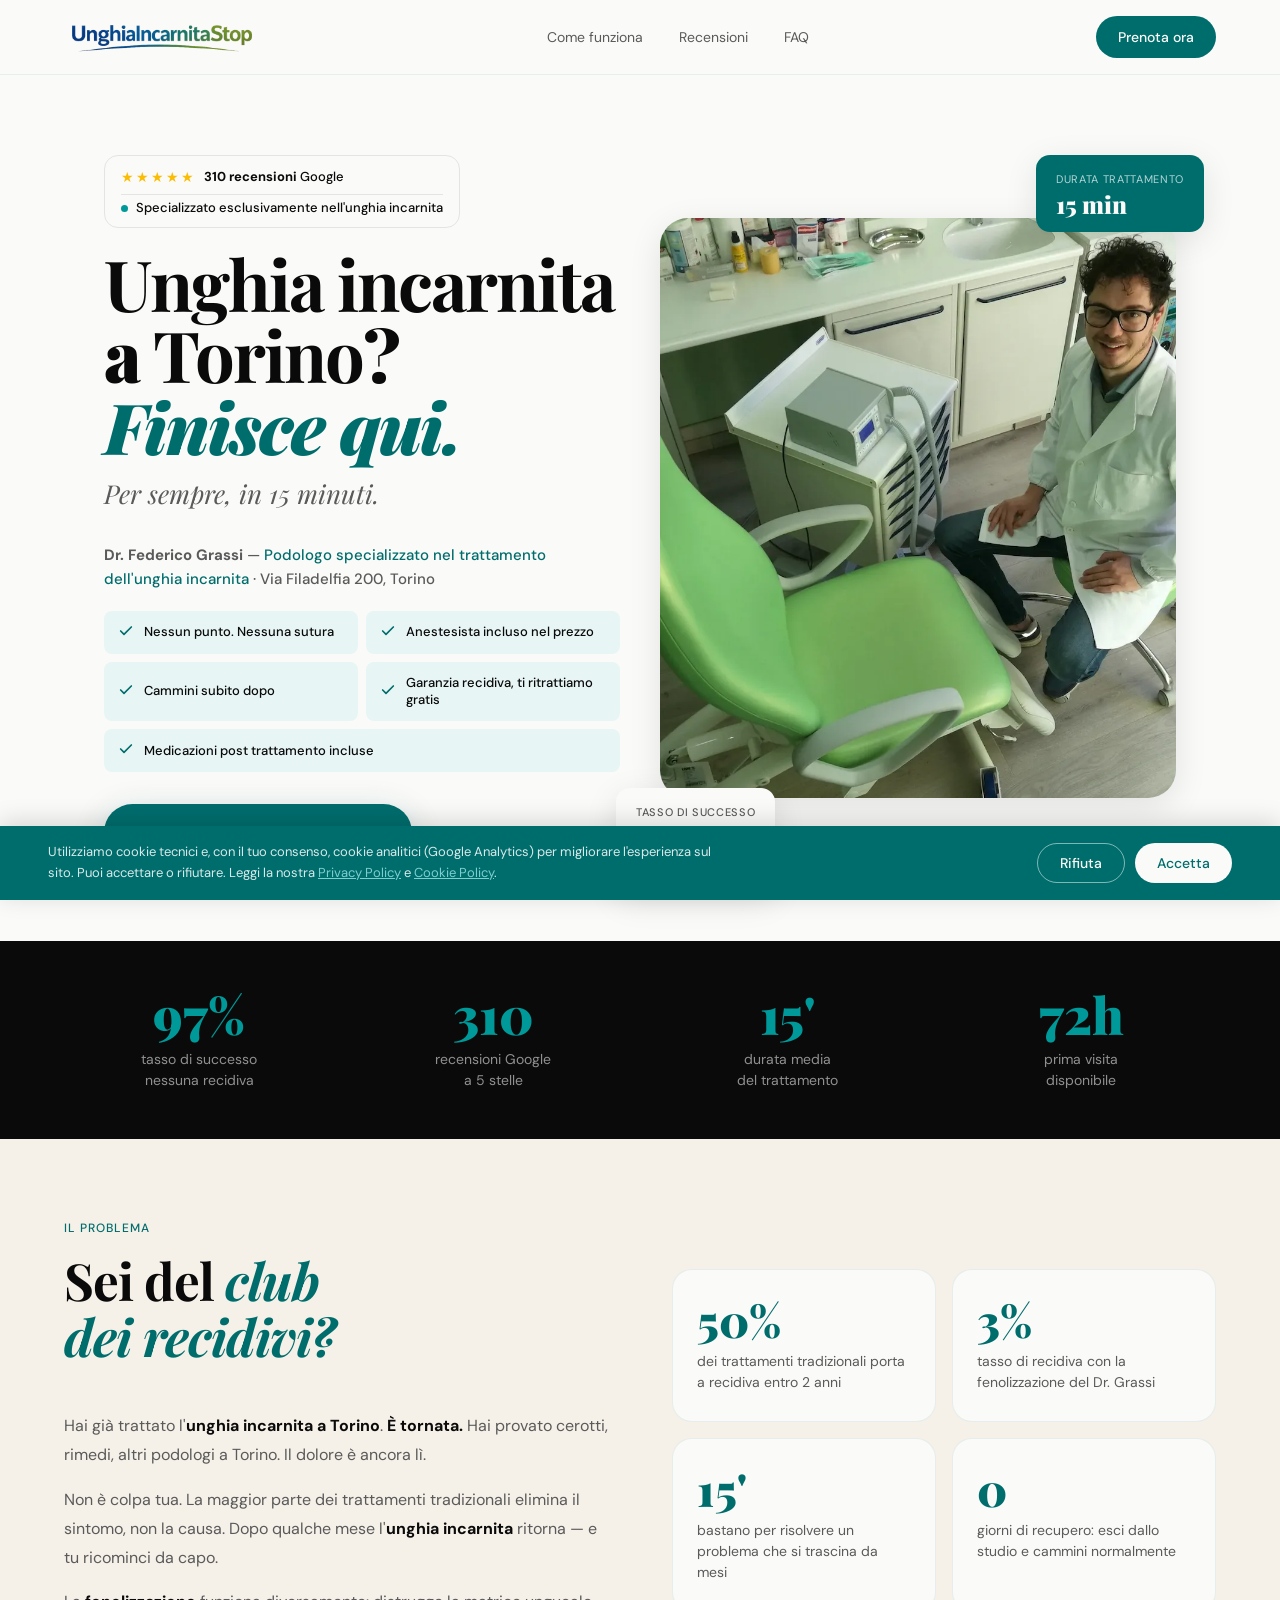
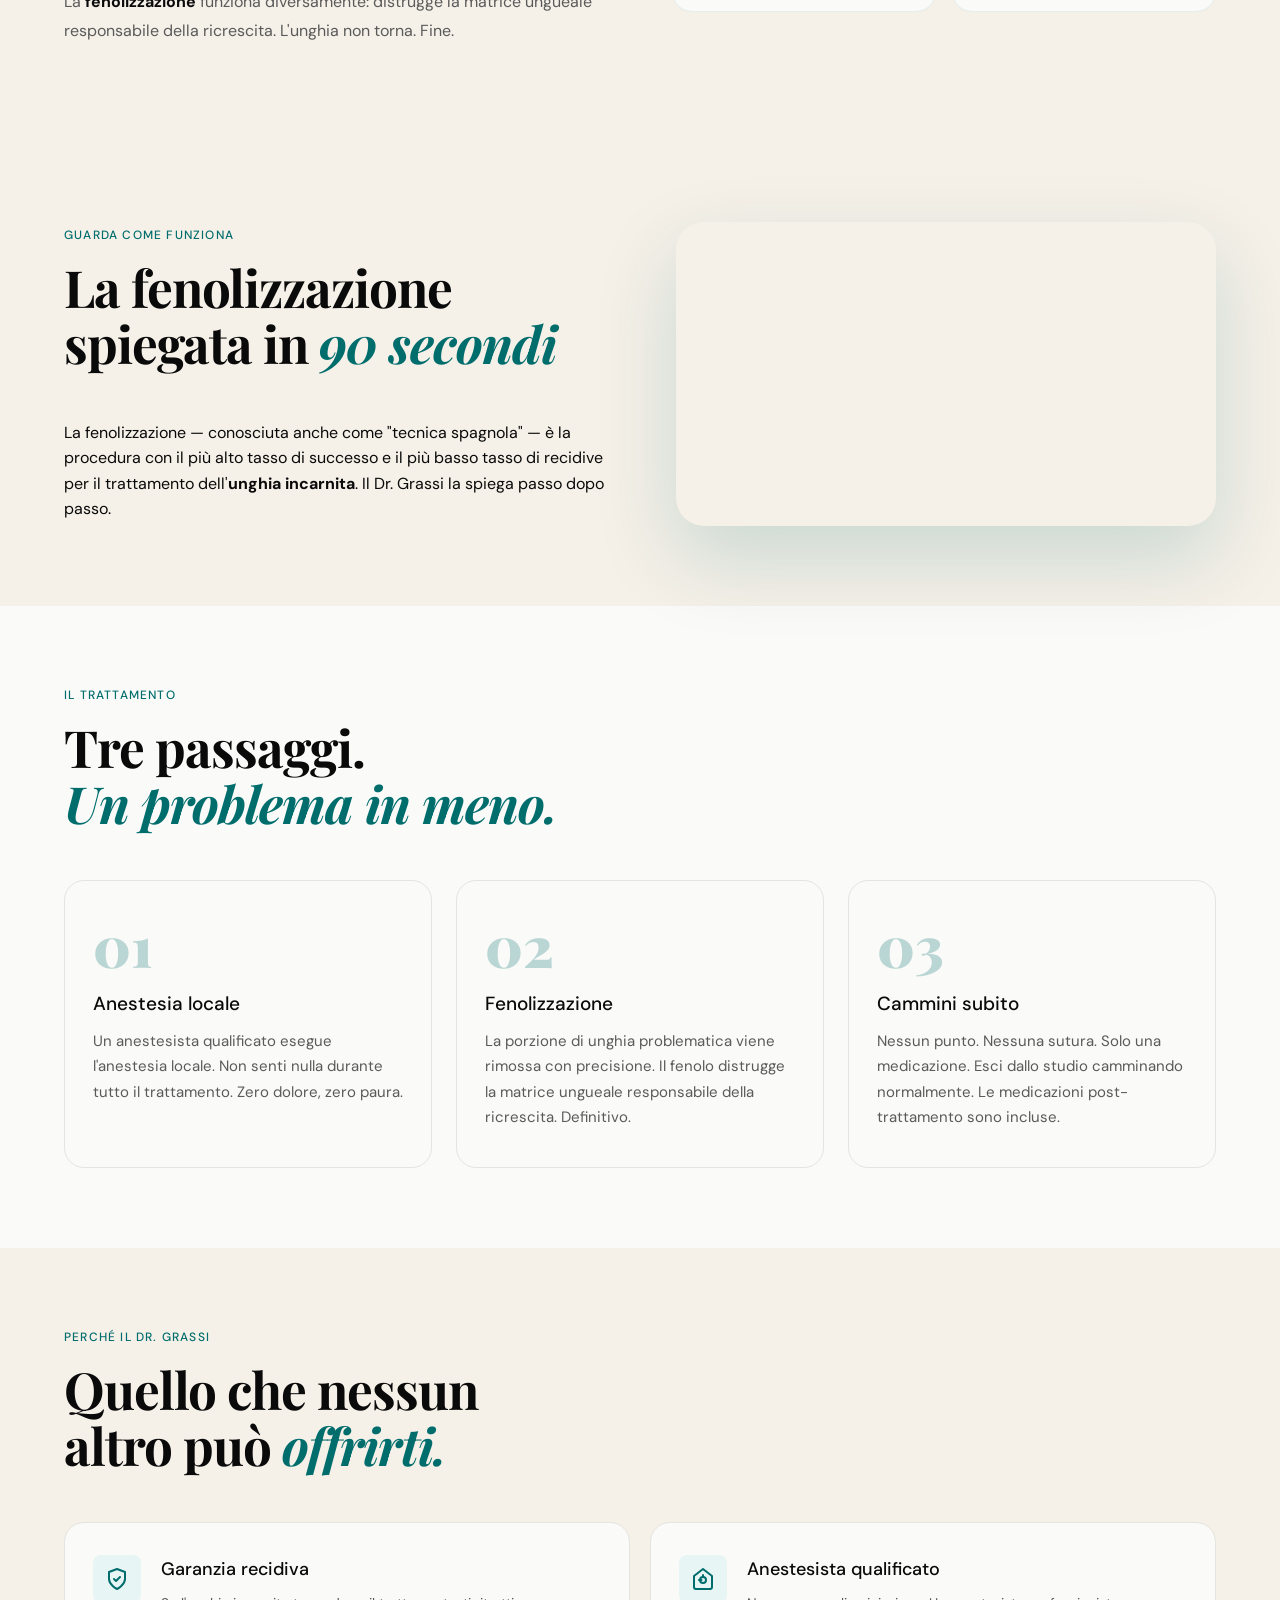
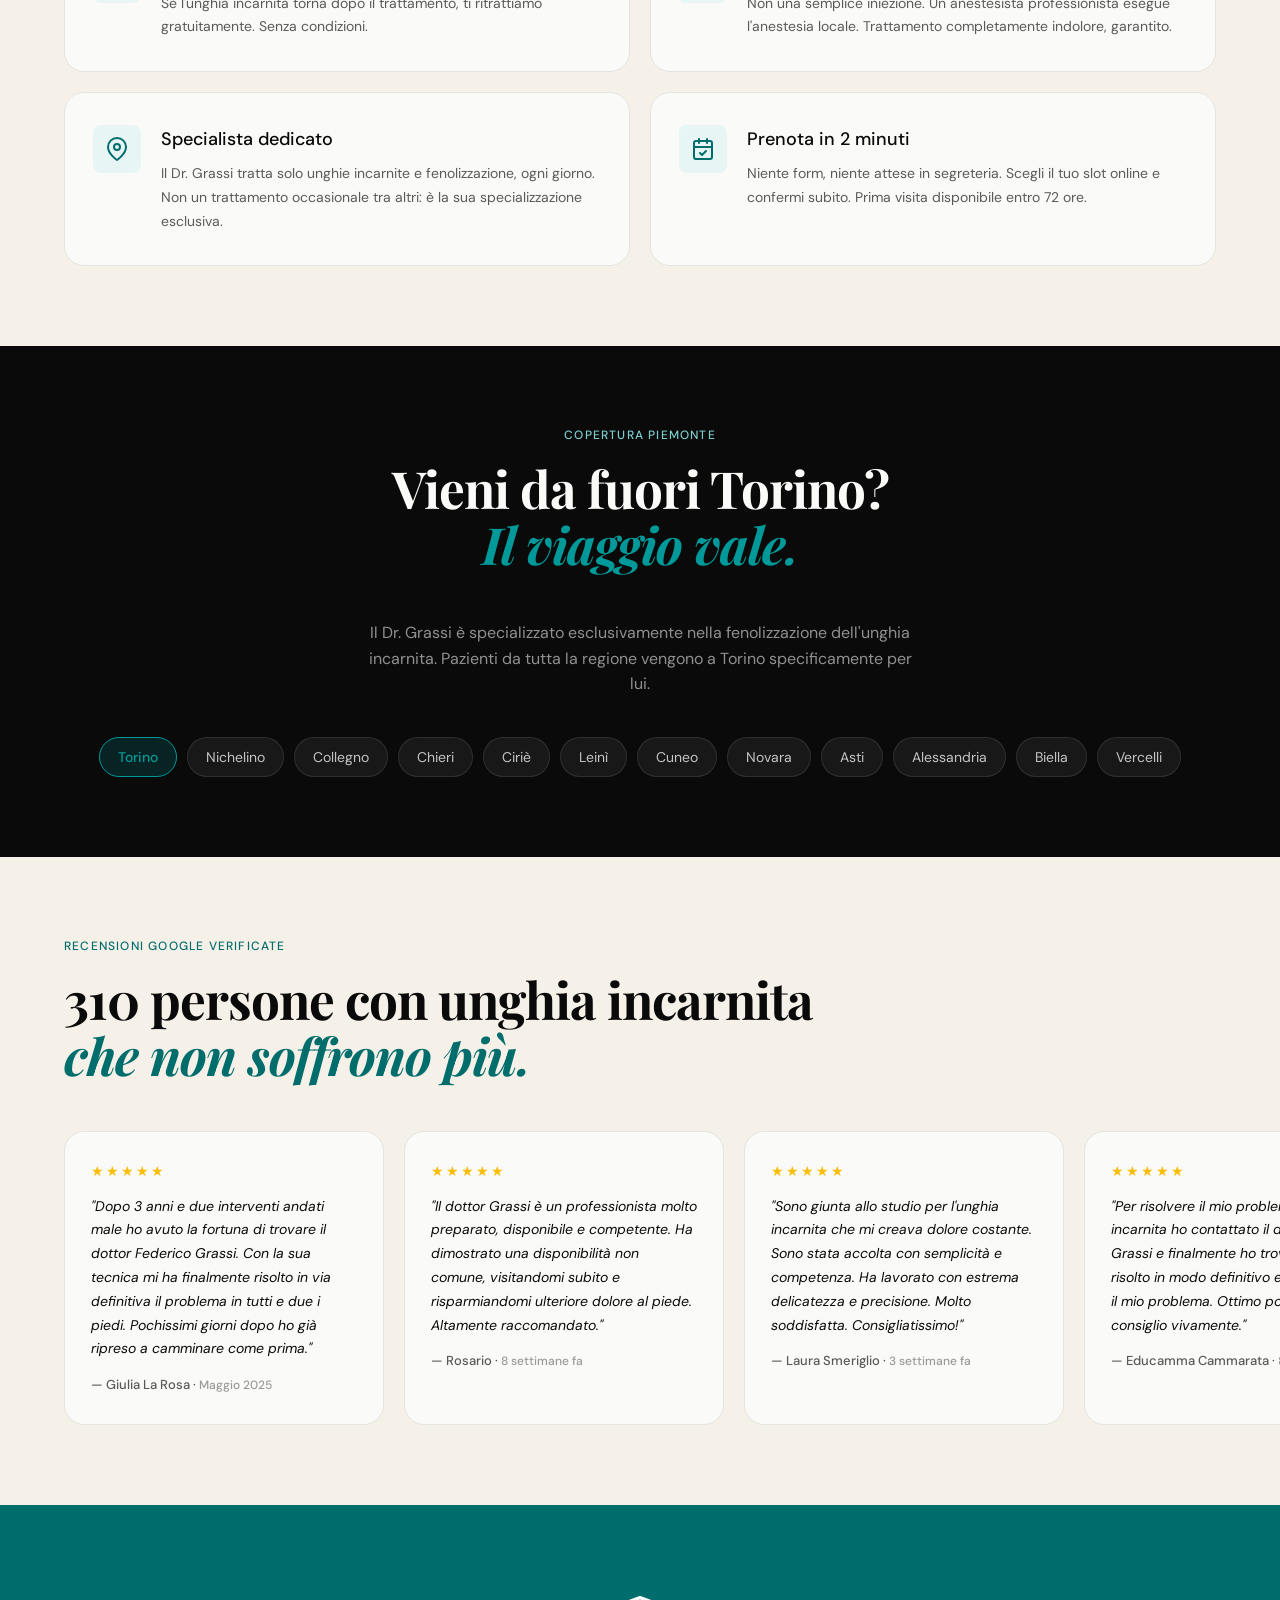
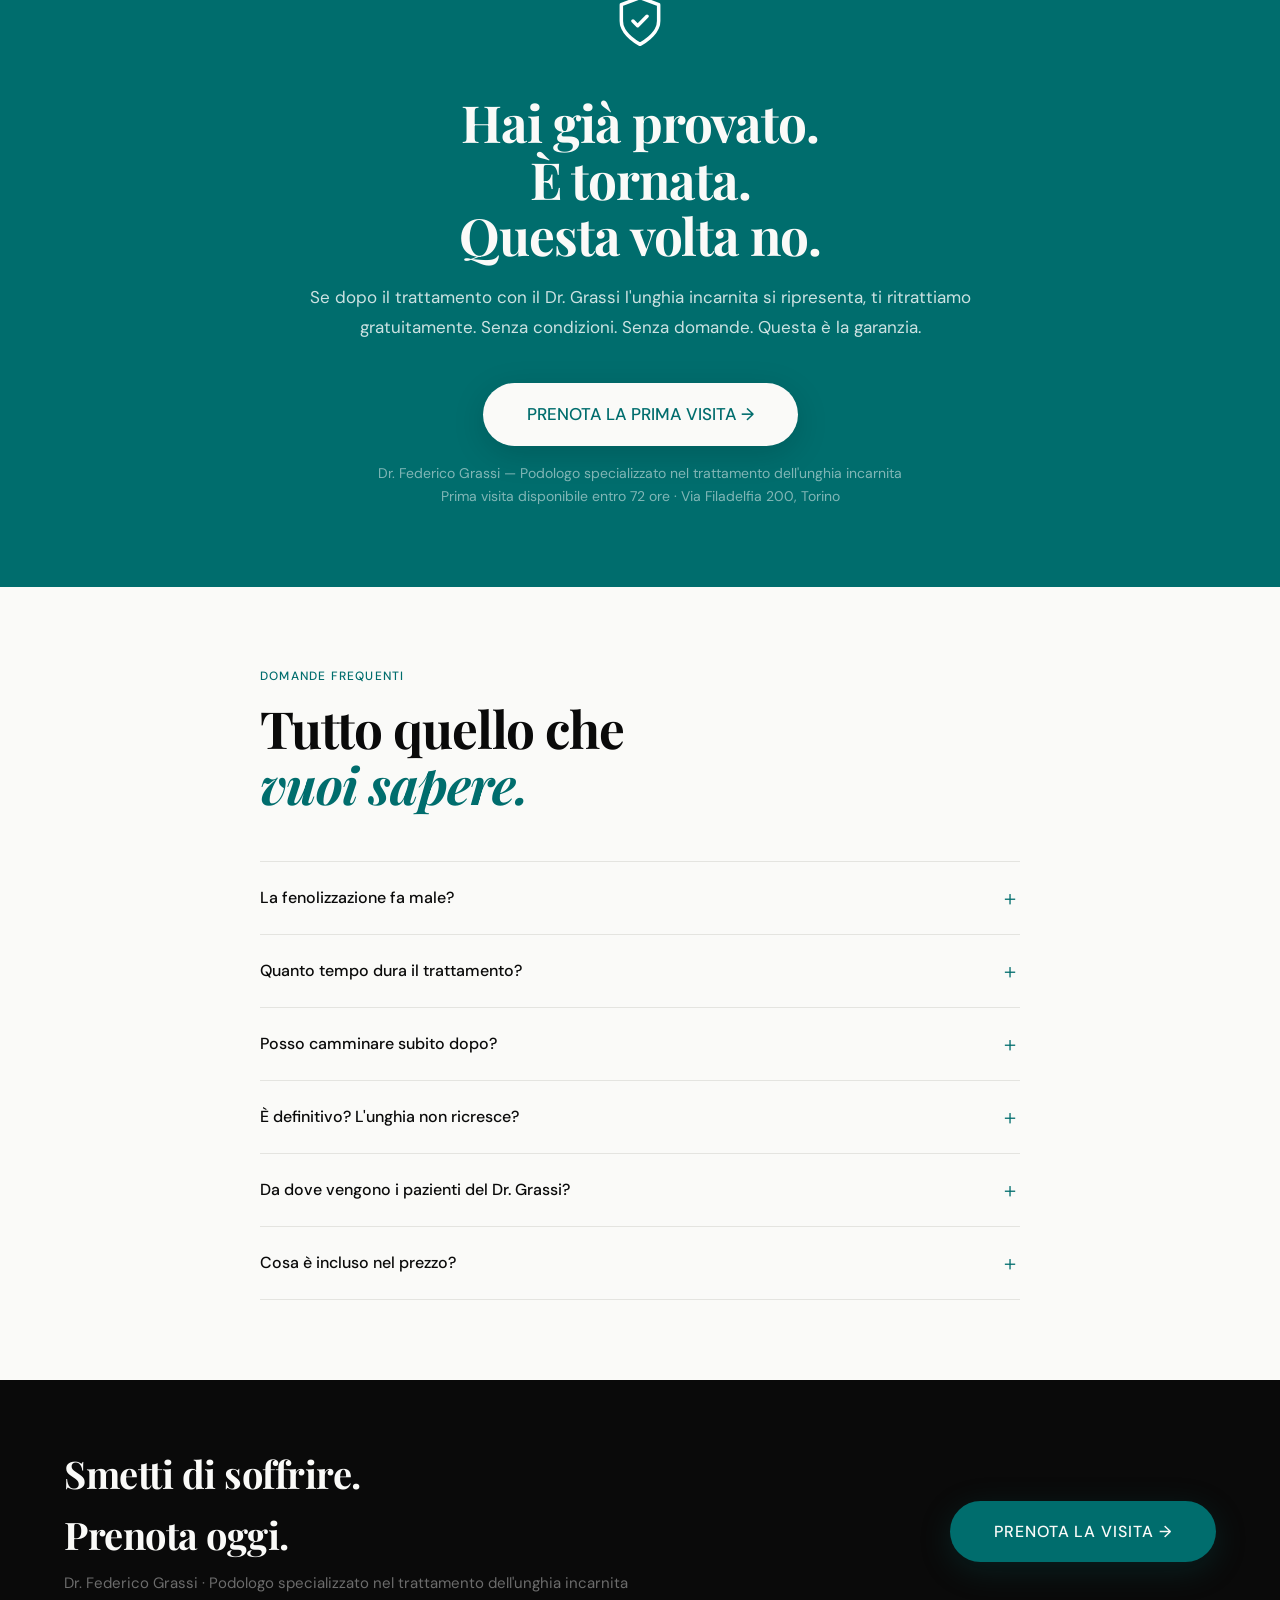
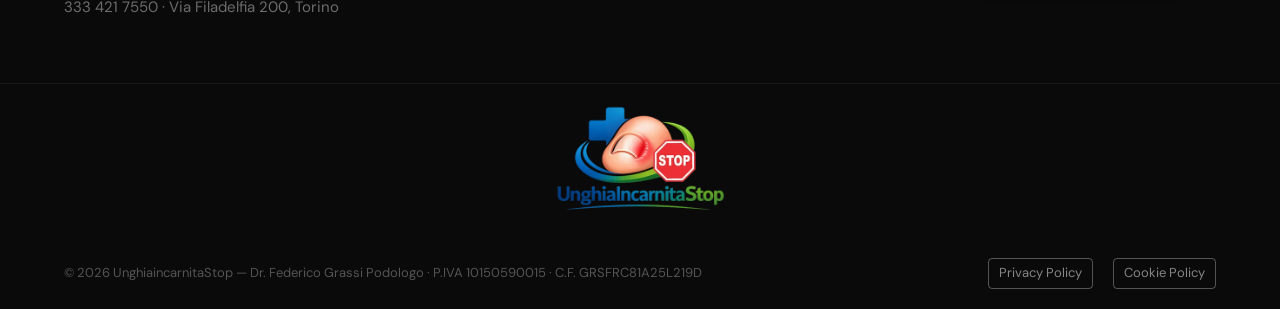
==== index.html @ 02041c5b "GCLID capture + fix refusi + rimozione link vecchio sito" ====
<!DOCTYPE html>
<html lang="it">
<head>
<!-- Google Tag Manager -->
<script>(function(w,d,s,l,i){w[l]=w[l]||[];w[l].push({'gtm.start':
new Date().getTime(),event:'gtm.js'});var f=d.getElementsByTagName(s)[0],
j=d.createElement(s),dl=l!='dataLayer'?'&l='+l:'';j.async=true;j.src=
'https://www.googletagmanager.com/gtm.js?id='+i+dl;f.parentNode.insertBefore(j,f);
})(window,document,'script','dataLayer','GTM-KR8NJGXM');</script>
<!-- End Google Tag Manager -->
<meta charset="UTF-8">
<meta name="viewport" content="width=device-width, initial-scale=1.0">
<meta name="description" content="Unghia incarnita a Torino? Il Dr. Federico Grassi la risolve definitivamente con la fenolizzazione. 310 recensioni, 97% di successo, garanzia recidiva. Prenota online.">
<meta name="keywords" content="unghia incarnita torino, podologo torino, fenolizzazione torino, podologo unghia incarnita torino, miglior podologo torino">
<meta property="og:title" content="Unghia Incarnita Torino — Dr. Federico Grassi Podologo">
<meta property="og:description" content="Fenolizzazione: trattamento definitivo per l'unghia incarnita. 310 recensioni Google, 97% successo, garanzia recidiva. Via Filadelfia 200, Torino.">
<meta property="og:type" content="website">
<meta property="og:url" content="https://www.unghiaincarnitastop.com">
<meta property="og:image" content="https://www.unghiaincarnitastop.com/uis_logo_full.webp">
<meta property="og:image:width" content="1200">
<meta property="og:image:height" content="630">
<meta property="og:locale" content="it_IT">
<meta name="twitter:card" content="summary_large_image">
<meta name="twitter:title" content="Unghia Incarnita Torino — Dr. Federico Grassi Podologo">
<meta name="twitter:description" content="Fenolizzazione: trattamento definitivo per l'unghia incarnita. 310 recensioni Google, 97% successo, garanzia recidiva.">
<meta name="twitter:image" content="https://www.unghiaincarnitastop.com/uis_logo_full.webp">
<meta name="robots" content="index, follow">
<meta name="author" content="Dr. Federico Grassi">
<link rel="sitemap" type="application/xml" href="/sitemap.xml">
<link rel="alternate" hreflang="it" href="https://www.unghiaincarnitastop.com/">
<link rel="alternate" hreflang="x-default" href="https://www.unghiaincarnitastop.com/">
<link rel="canonical" href="https://www.unghiaincarnitastop.com/">
<link rel="icon" type="image/x-icon" href="/favicon.ico">
<link rel="icon" type="image/svg+xml" href="/favicon.svg">
<link rel="icon" type="image/png" sizes="96x96" href="/favicon-96x96.png">
<link rel="apple-touch-icon" sizes="180x180" href="/apple-touch-icon.png">
<link rel="manifest" href="/site.webmanifest">
<meta name="theme-color" content="#006D6D">
<title>Unghia Incarnita Torino — Dr. Federico Grassi Podologo</title>
<link rel="preconnect" href="https://fonts.googleapis.com">
<link rel="preconnect" href="https://fonts.gstatic.com" crossorigin>
<link href="https://fonts.googleapis.com/css2?family=Playfair+Display:ital,wght@0,700;0,900;1,700&family=DM+Sans:wght@300;400;500&display=swap" rel="stylesheet">
<style>
/* ── RESET ── */
*,*::before,*::after{box-sizing:border-box;margin:0;padding:0}
html{scroll-behavior:smooth;-webkit-text-size-adjust:100%}
img{max-width:100%;display:block}
button{cursor:pointer;font-family:inherit}
a{text-decoration:none;color:inherit}

/* ── TOKENS ── */
:root{
  --teal:#006D6D;
  --teal-dark:#004F4F;
  --teal-light:#009999;
  --teal-pale:#E8F5F5;
  --teal-mid:#7DCFCF;
  --black:#0A0A0A;
  --white:#FAFAF8;
  --cream:#F5F0E8;
  --gray:#5A5A5A;
  --gray-light:#E4E4E0;
  --amber:#FBBC04;
  --r-sm:8px;
  --r-md:14px;
  --r-lg:20px;
  --r-xl:28px;
  --shadow-sm:0 2px 8px rgba(0,0,0,.06);
  --shadow-md:0 8px 32px rgba(0,0,0,.10);
  --shadow-teal:0 8px 32px rgba(0,109,109,.22);
  --max:1200px;
  --p-x:clamp(20px,5vw,80px);
}

/* ── BASE ── */
body{
  font-family:'DM Sans',sans-serif;
  background:var(--white);
  color:var(--black);
  overflow-x:hidden;
  line-height:1.6;
}

/* ── NAV ── */
.nav{
  position:sticky;top:0;z-index:100;
  display:flex;align-items:center;justify-content:space-between;
  padding:16px var(--p-x);
  background:rgba(250,250,248,.94);
  backdrop-filter:blur(14px);
  -webkit-backdrop-filter:blur(14px);
  border-bottom:1px solid rgba(0,109,109,.08);
}
.nav-logo{
  display:flex;align-items:center;
  line-height:1;
}
.nav-logo img{
  height:36px;width:auto;
  display:block;
  /* logo ha sfondo nero — lo gestiamo con mix-blend-mode su sfondo chiaro */
  /* se il logo diventa trasparente togliere le righe sotto */
  background:transparent;
}
.nav-links{display:flex;align-items:center;gap:clamp(16px,3vw,36px)}
.nav-links a{font-size:14px;color:var(--gray);transition:color .2s}
.nav-links a:hover{color:var(--teal)}
.btn-nav{
  background:var(--teal);color:var(--white);
  border:none;padding:10px 22px;border-radius:100px;
  font-size:14px;font-weight:500;
  transition:background .2s,transform .15s;
  white-space:nowrap;
}
.btn-nav:hover{background:var(--teal-dark);transform:translateY(-1px)}
@media(max-width:640px){.nav-links{display:none}}

/* ── HERO ── */
.hero{
  display:grid;
  grid-template-columns:1fr 1fr;
  min-height:92vh;
  max-width:var(--max);
  margin:0 auto;
  padding:0 var(--p-x);
  gap:40px;
  align-items:center;
}
.hero-left{padding:80px 0}
.badge{
  display:inline-flex;align-items:center;gap:8px;
  background:var(--teal-pale);
  border:1px solid rgba(0,109,109,.15);
  color:var(--teal);font-size:13px;font-weight:500;
  padding:6px 14px;border-radius:100px;
  margin-bottom:28px;
}
.badge-dot{
  width:7px;height:7px;border-radius:50%;
  background:var(--teal-light);
  animation:pulse 2.2s ease-in-out infinite;
}
@keyframes pulse{0%,100%{opacity:1;transform:scale(1)}50%{opacity:.4;transform:scale(.7)}}
.hero-h1{
  font-family:'Playfair Display',serif;
  font-size:clamp(44px,5.5vw,72px);
  font-weight:900;line-height:1.02;
  letter-spacing:-2px;color:var(--black);
  margin-bottom:10px;
}
.hero-h1 em{font-style:italic;color:var(--teal)}
.hero-sub{
  font-family:'Playfair Display',serif;
  font-size:clamp(18px,2.2vw,26px);
  font-weight:400;font-style:italic;
  color:var(--gray);margin-bottom:28px;
}
.proof{
  display:inline-flex;flex-direction:column;gap:5px;
  margin-bottom:20px;background:var(--white);
  border:1px solid var(--gray-light);border-radius:14px;
  padding:10px 16px;max-width:100%;
}
.proof-row{display:flex;align-items:center;gap:8px}
.stars{color:var(--amber);font-size:14px;letter-spacing:2px;flex-shrink:0}
.proof p{font-size:13px;color:var(--black);font-weight:500;line-height:1.3}
.proof p strong{color:var(--black)}
.proof-divider{height:1px;background:var(--gray-light);margin:0}
.proof-piemonte{color:var(--teal);font-weight:600}
.proof-dot{
  width:7px;height:7px;border-radius:50%;
  background:var(--teal-light);flex-shrink:0;
  animation:pulse 2.2s ease-in-out infinite;
}
.feat-list{
  list-style:none;margin-bottom:32px;
  display:grid;grid-template-columns:1fr 1fr;gap:8px;
}
.feat-list li{
  display:flex;align-items:center;gap:8px;
  background:var(--teal-pale);
  border-radius:var(--r-sm);
  padding:12px 14px;border-bottom:none;
  font-size:13px;font-weight:500;color:var(--black);line-height:1.35;
}
.feat-list li.full{grid-column:1 / -1}
@media(max-width:520px){
  .feat-list{grid-template-columns:1fr}
}
.feat-icon{
  color:var(--teal);font-size:16px;font-weight:700;
  flex-shrink:0;line-height:1;margin-top:0;
  min-width:18px;
}
.cta-group{display:flex;align-items:center;gap:20px;flex-wrap:wrap}
.btn-primary{letter-spacing:.06em;text-transform:uppercase;
  background:var(--teal);color:var(--white);
  border:none;padding:16px 36px;border-radius:100px;
  font-size:16px;font-weight:500;
  box-shadow:var(--shadow-teal);
  transition:background .2s,transform .15s,box-shadow .2s;
}
.btn-primary:hover{background:var(--teal-dark);transform:translateY(-2px);box-shadow:0 12px 40px rgba(0,109,109,.3)}
.cta-phone{
  font-size:14px;color:var(--gray);
  display:flex;align-items:center;gap:6px;
  transition:color .2s;
}
.cta-phone:hover{color:var(--teal)}

/* Hero right */
.hero-right{
  position:relative;
  height:100%;min-height:500px;
  display:flex;align-items:center;justify-content:center;
}
.hero-img-wrap{
  width:100%;height:580px;
  border-radius:var(--r-xl);
  overflow:hidden;position:relative;
  box-shadow:var(--shadow-md);
  background:var(--teal-pale);
}
/* Float cards */
.float-card{
  position:absolute;
  background:var(--white);border-radius:var(--r-md);
  padding:16px 20px;
  box-shadow:var(--shadow-md);
  animation:float 4s ease-in-out infinite;
}
.float-card-1{bottom:48px;left:-44px}
.float-card-2{top:80px;right:-28px;animation-delay:1.2s}
@keyframes float{0%,100%{transform:translateY(0)}50%{transform:translateY(-10px)}}
.fc-label{font-size:11px;color:var(--gray);margin-bottom:3px;font-weight:500;text-transform:uppercase;letter-spacing:.06em}
.fc-value{font-family:'Playfair Display',serif;font-size:32px;font-weight:900;color:var(--teal);line-height:1}
.fc-sub{font-size:12px;color:var(--gray);margin-top:2px}
.fc2-label{font-size:11px;color:rgba(255,255,255,.7);margin-bottom:3px;text-transform:uppercase;letter-spacing:.06em}
.fc2-value{font-family:'Playfair Display',serif;font-size:24px;font-weight:900;color:var(--white);line-height:1}
.float-card-2{background:var(--teal)}

@media(max-width:860px){
  .hero{grid-template-columns:1fr;min-height:auto;padding-top:40px;padding-bottom:0;padding-left:0;padding-right:0}
  .hero-left{padding:40px var(--p-x) 24px}
  .hero-right{display:block;height:auto;min-height:0;margin:0;width:100%}
  .hero-img-wrap{height:280px;border-radius:0;box-shadow:none;width:100%;overflow:hidden;margin:0;padding:0;line-height:0}
  .hero-img-wrap img{height:280px;width:100%;object-fit:cover;object-position:center 15%;display:block;margin:0;padding:0}
  .float-card-1,.float-card-2{display:none}
}

/* ── STATS STRIP ── */
.stats-strip{
  background:var(--black);padding:48px var(--p-x);
}
.stats-inner{
  max-width:var(--max);margin:0 auto;
  display:grid;grid-template-columns:repeat(4,1fr);gap:24px;
}
.stat-item{text-align:center}
.stat-n{
  font-family:'Playfair Display',serif;
  font-size:clamp(36px,4vw,52px);
  font-weight:900;color:var(--teal-light);
  line-height:1;margin-bottom:8px;
}
.stat-l{font-size:14px;color:rgba(255,255,255,.55);line-height:1.5}
@media(max-width:640px){
  .stats-inner{grid-template-columns:repeat(2,1fr);gap:16px}
  .stat-item{padding:16px 0}
}

/* ── SECTIONS SHARED ── */
.section{padding:80px var(--p-x)}
.section-inner{max-width:var(--max);margin:0 auto}
.eyebrow{
  font-size:12px;font-weight:500;
  letter-spacing:.1em;text-transform:uppercase;
  color:var(--teal);margin-bottom:14px;
}
.section-h2{
  font-family:'Playfair Display',serif;
  font-size:clamp(28px,4vw,52px);
  font-weight:700;line-height:1.1;
  letter-spacing:-1px;color:var(--black);
  margin-bottom:48px;
}
.section-h2 em{font-style:italic;color:var(--teal)}
.section-h2.white{color:var(--white)}
.section-h2.white em{color:var(--teal-light)}

/* ── PROBLEMA ── */
.problema-bg{background:var(--cream)}
.problema-grid{
  display:grid;grid-template-columns:1fr 1fr;gap:64px;align-items:center;
}
.problema-text p{font-size:16px;color:var(--gray);line-height:1.8;margin-bottom:16px}
.problema-text p strong{color:var(--black)}
.problema-stats{
  display:grid;grid-template-columns:1fr 1fr;gap:16px;
}
.p-stat{
  background:var(--white);border-radius:var(--r-lg);
  padding:28px 24px;
  border:1px solid rgba(0,109,109,.08);
  transition:border-color .2s,transform .2s;
}
.p-stat:hover{border-color:var(--teal);transform:translateY(-3px)}
.p-stat-n{
  font-family:'Playfair Display',serif;
  font-size:clamp(36px,3.5vw,48px);
  font-weight:900;color:var(--teal);
  line-height:1;margin-bottom:8px;
}
.p-stat-l{font-size:14px;color:var(--gray);line-height:1.5}
@media(max-width:860px){
  .problema-grid{grid-template-columns:1fr;gap:40px}
}

/* ── COME FUNZIONA ── */
.steps-grid{
  display:grid;grid-template-columns:repeat(3,1fr);gap:24px;
}
.step-card{
  background:var(--white);
  border:1px solid var(--gray-light);
  border-radius:var(--r-lg);padding:36px 28px;
  transition:border-color .2s,box-shadow .2s,transform .2s;
}
.step-card:hover{
  border-color:var(--teal);
  box-shadow:0 16px 40px rgba(0,109,109,.1);
  transform:translateY(-4px);
}
.step-num{
  font-family:'Playfair Display',serif;
  font-size:56px;font-weight:900;
  color:var(--teal);opacity:.25;line-height:1;
  margin-bottom:16px;
}
.step-title{font-size:19px;font-weight:500;margin-bottom:10px;color:var(--black)}
.step-desc{font-size:15px;color:var(--gray);line-height:1.7}
.step-tag{
  display:inline-block;margin-top:18px;
  background:var(--teal-pale);color:var(--teal);
  font-size:12px;font-weight:500;
  padding:5px 14px;border-radius:100px;
}
@media(max-width:860px){.steps-grid{grid-template-columns:1fr;gap:16px}}

/* ── VIDEO ── */
.video-bg{background:var(--cream)}
.video-grid{
  display:grid;grid-template-columns:1fr 1fr;gap:72px;align-items:center;
}
.video-text p{font-size:16px;color:var(--gray);line-height:1.8;margin-bottom:0}
.video-wrap{
  position:relative;
  border-radius:var(--r-xl);overflow:hidden;
  box-shadow:0 32px 80px rgba(0,109,109,.18);
}
.video-iframe{
  width:100%;aspect-ratio:16/9;
  border:none;display:block;
  border-radius:var(--r-xl);
}
@media(max-width:860px){
  .video-grid{grid-template-columns:1fr;gap:32px}
}

/* ── DIFFERENZIATORI ── */
.diff-grid{
  display:grid;grid-template-columns:repeat(2,1fr);gap:20px;
}
.diff-card{
  background:var(--white);
  border:1px solid var(--gray-light);
  border-radius:var(--r-lg);
  padding:32px 28px;
  display:flex;gap:20px;align-items:flex-start;
  transition:border-color .2s,box-shadow .2s,transform .2s;
}
.diff-card:hover{
  border-color:var(--teal);
  box-shadow:0 12px 36px rgba(0,109,109,.08);
  transform:translateY(-3px);
}
.diff-icon-wrap{
  width:48px;height:48px;flex-shrink:0;
  border-radius:var(--r-sm);
  background:var(--teal-pale);
  display:flex;align-items:center;justify-content:center;
  font-size:24px;
}
.diff-title{font-size:18px;font-weight:500;margin-bottom:8px;color:var(--black)}
.diff-desc{font-size:14px;color:var(--gray);line-height:1.7}
@media(max-width:640px){.diff-grid{grid-template-columns:1fr}}

/* ── CITY COVERAGE ── */
.city-bg{background:var(--black)}
.city-inner{max-width:var(--max);margin:0 auto;text-align:center}
.city-pills{
  display:flex;flex-wrap:wrap;justify-content:center;
  gap:10px;margin-top:40px;
}
.city-pill{
  background:rgba(255,255,255,.06);
  border:1px solid rgba(255,255,255,.1);
  color:rgba(255,255,255,.75);
  font-size:14px;padding:8px 18px;border-radius:100px;
  transition:background .2s,border-color .2s,color .2s;
}
.city-pill:hover{background:rgba(0,153,153,.15);border-color:var(--teal-light);color:var(--teal-light)}
.city-pill.main{background:rgba(0,109,109,.25);border-color:var(--teal-light);color:var(--teal-light);font-weight:500}

/* ── RECENSIONI ── */
.reviews-bg{background:var(--cream)}
.reviews-overflow{overflow:hidden;margin:0 calc(var(--p-x) * -1)}
.reviews-track{
  display:flex;gap:20px;padding:0 var(--p-x);
  width:max-content;
  animation:marquee 32s linear infinite;
}
.reviews-track:hover{animation-play-state:paused}
@keyframes marquee{0%{transform:translateX(0)}100%{transform:translateX(-50%)}}
.review-card{
  background:var(--white);
  border:1px solid var(--gray-light);
  border-radius:var(--r-lg);
  padding:28px 26px;
  min-width:320px;max-width:320px;
  flex-shrink:0;
}
.r-stars{color:var(--amber);font-size:14px;letter-spacing:2px;margin-bottom:12px}
.r-text{font-size:14px;color:var(--black);line-height:1.7;margin-bottom:14px;font-style:italic}
.r-author{font-size:13px;color:var(--gray);font-weight:500}

/* ── GARANZIA ── */
.garanzia-bg{background:var(--teal);padding:80px var(--p-x)}
.garanzia-inner{
  max-width:720px;margin:0 auto;
  text-align:center;
}
.garanzia-icon{font-size:56px;margin-bottom:20px}
.garanzia-h2{
  font-family:'Playfair Display',serif;
  font-size:clamp(30px,4vw,52px);
  font-weight:700;line-height:1.1;
  letter-spacing:-1px;color:var(--white);
  margin-bottom:20px;
}
.garanzia-text{font-size:17px;color:rgba(255,255,255,.8);line-height:1.75;margin-bottom:40px}
.btn-white{
  display:inline-block;
  background:var(--white);color:var(--teal);
  border:none;padding:18px 44px;border-radius:100px;
  font-size:17px;font-weight:500;
  box-shadow:0 8px 32px rgba(0,0,0,.15);
  transition:transform .15s,box-shadow .2s;
}
.btn-white:hover{transform:translateY(-2px);box-shadow:0 14px 44px rgba(0,0,0,.22)}
.garanzia-note{font-size:14px;color:rgba(255,255,255,.5);margin-top:16px}

/* ── FAQ ── */
details{
  border-bottom:1px solid var(--gray-light);
  padding:20px 0;
}
details:first-of-type{border-top:1px solid var(--gray-light)}
summary{
  font-size:16px;font-weight:500;color:var(--black);
  cursor:pointer;list-style:none;
  display:flex;justify-content:space-between;align-items:center;
  gap:16px;
}
summary::-webkit-details-marker{display:none}
summary::after{
  content:'＋';font-size:20px;color:var(--teal);
  flex-shrink:0;transition:transform .2s;
}
details[open] summary::after{transform:rotate(45deg)}
details p{font-size:15px;color:var(--gray);line-height:1.75;margin-top:14px}

/* ── FOOTER CTA ── */
.footer-cta{
  display:flex;align-items:center;justify-content:space-between;
  gap:32px;flex-wrap:wrap;
  padding:64px var(--p-x);
  background:var(--black);
}
.footer-cta-text h2{
  font-family:'Playfair Display',serif;
  font-size:clamp(22px,3vw,38px);
  font-weight:700;color:var(--white);
  letter-spacing:-.5px;margin-bottom:6px;
}
.footer-cta-text p{font-size:15px;color:rgba(255,255,255,.4)}
.footer-bottom{
  background:var(--black);
  border-top:1px solid rgba(255,255,255,.06);
  padding:20px var(--p-x);
  display:flex;align-items:center;justify-content:space-between;flex-wrap:wrap;gap:16px;
}
.footer-bottom p{font-size:13px;color:rgba(255,255,255,.3)}
.footer-links{display:flex;gap:20px}
.footer-links a{font-size:13px;color:rgba(255,255,255,.3);transition:color .2s}
.footer-links a:hover{color:rgba(255,255,255,.6)}

/* ── STICKY MOBILE ── */
.sticky-bar{
  display:none;
  position:fixed;bottom:0;left:0;right:0;z-index:200;
  background:var(--white);
  border-top:1px solid var(--gray-light);
  padding:12px 20px;
  gap:12px;
}
.sticky-bar .btn-primary{letter-spacing:.06em;text-transform:uppercase;flex:1;padding:14px;font-size:15px;text-align:center}
.sticky-tel{
  width:50px;height:50px;border-radius:50%;flex-shrink:0;
  border:1.5px solid var(--teal);color:var(--teal);
  background:transparent;
  display:flex;align-items:center;justify-content:center;
  font-size:20px;transition:background .2s,color .2s;
}
.sticky-tel:hover{background:var(--teal);color:var(--white)}
.sticky-wa{
  width:50px;height:50px;border-radius:50%;flex-shrink:0;
  border:1.5px solid #25D366;color:#25D366;
  background:transparent;
  display:flex;align-items:center;justify-content:center;
  transition:background .2s,color .2s;
}
.sticky-wa:hover{background:#25D366;color:var(--white)}
.sticky-wa svg{width:24px;height:24px;fill:currentColor}
@media(max-width:860px){
  .sticky-bar{display:flex}
  body{padding-bottom:76px}
  .section{padding:56px var(--p-x)}
}

/* ── ANIMATIONS ── */
.fade-up{opacity:0;transform:translateY(28px);transition:opacity .65s ease,transform .65s ease}
.fade-up.vis{opacity:1;transform:translateY(0)}
@media(prefers-reduced-motion:reduce){
  .fade-up{opacity:1;transform:none}
  .reviews-track,.badge-dot{animation:none}
}

/* ── COOKIE BANNER ── */
#cookie-banner{
  position:fixed;bottom:0;left:0;right:0;z-index:9999;
  background:#006D6D;color:#FAFAF8;
  padding:16px clamp(16px,4vw,48px);
  display:flex;align-items:center;justify-content:space-between;
  gap:16px;flex-wrap:wrap;
  box-shadow:0 -4px 24px rgba(0,0,0,.15);
  transform:translateY(100%);
  transition:transform .4s ease;
}
#cookie-banner.visible{transform:translateY(0)}
#cookie-banner p{
  font-size:13px;line-height:1.6;
  color:rgba(255,255,255,.85);
  max-width:680px;margin:0;flex:1;
}
#cookie-banner p a{
  color:#7DCFCF;text-decoration:underline;
}
.cookie-btns{display:flex;gap:10px;flex-shrink:0;flex-wrap:wrap}
.btn-cookie-accept{
  background:#FAFAF8;color:#006D6D;
  border:none;padding:10px 22px;border-radius:100px;
  font-size:14px;font-weight:500;cursor:pointer;
  transition:opacity .2s;white-space:nowrap;
}
.btn-cookie-accept:hover{opacity:.9}
.btn-cookie-reject{
  background:transparent;color:#FAFAF8;
  border:1.5px solid rgba(255,255,255,.5);
  padding:10px 22px;border-radius:100px;
  font-size:14px;font-weight:500;cursor:pointer;
  transition:border-color .2s;white-space:nowrap;
}
.btn-cookie-reject:hover{border-color:#FAFAF8}
@media(max-width:640px){
  #cookie-banner{padding-bottom:90px}
  .cookie-btns{width:100%}
  .btn-cookie-accept,.btn-cookie-reject{flex:1;text-align:center}
}


/* Override stile iubenda footer links */
/* Fix iubenda badge nel footer */
a.iubenda-embed{
  background:#0A0A0A !important;
  border:1px solid rgba(255,255,255,.2) !important;
  color:rgba(255,255,255,.5) !important;
  padding:5px 12px !important;
  border-radius:4px !important;
  font-size:12px !important;
  display:inline-block !important;
  text-decoration:none !important;
  white-space:nowrap !important;
}
a.iubenda-embed:hover{
  border-color:rgba(255,255,255,.5) !important;
  color:rgba(255,255,255,.8) !important;
}
/* Nascondi logo iubenda dentro il badge */
a.iubenda-embed img,
a.iubenda-embed .iubenda-cs-preferences-icon{
  display:none !important;
}
.footer-links .iubenda-embed{
  background:transparent !important;
  border:1px solid rgba(255,255,255,.3) !important;
  color:rgba(255,255,255,.5) !important;
  padding:4px 10px !important;
  border-radius:4px !important;
  font-size:13px !important;
  display:inline-block !important;
  text-decoration:none !important;
  transition:border-color .2s,color .2s !important;
}
.footer-links .iubenda-embed:hover{
  border-color:rgba(255,255,255,.6) !important;
  color:rgba(255,255,255,.8) !important;
}
</style>
</head>
<body>

<!-- NAV -->
<!-- Google Tag Manager (noscript) -->
<noscript><iframe src="https://www.googletagmanager.com/ns.html?id=GTM-KR8NJGXM"
height="0" width="0" style="display:none;visibility:hidden"></iframe></noscript>
<!-- End Google Tag Manager (noscript) -->
<header>

<!-- COOKIE BANNER CUSTOM GDPR -->
<div id="cookie-banner" role="dialog" aria-live="polite" aria-label="Consenso cookie">
  <p>
    Utilizziamo cookie tecnici e, con il tuo consenso, cookie analitici (Google Analytics) per migliorare l'esperienza sul sito.
    Puoi accettare o rifiutare. Leggi la nostra
    <a href="https://www.iubenda.com/privacy-policy/85990568" target="_blank" rel="noopener">Privacy Policy</a> e
    <a href="https://www.iubenda.com/privacy-policy/85990568/cookie-policy" target="_blank" rel="noopener">Cookie Policy</a>.
  </p>
  <div class="cookie-btns">
    <button class="btn-cookie-reject" id="cookie-reject">Rifiuta</button>
    <button class="btn-cookie-accept" id="cookie-accept">Accetta</button>
  </div>
</div>

<nav class="nav" aria-label="Navigazione principale">
  <a href="/" class="nav-logo">
    <img src="/uis_logo_scritto.webp" alt="UnghiaincarnitaStop — Dr. Federico Grassi Podologo Torino" height="36" width="auto" loading="eager">
  </a>
  <div class="nav-links">
    <a href="#come-funziona">Come funziona</a>
    <a href="#recensioni">Recensioni</a>
    <a href="#faq">FAQ</a>
  </div>
  <a href="https://calendly.com/federico-grassi-unghiaincarnitastop/30min" class="btn-nav" target="_blank" rel="noopener">Prenota ora</a>
</nav>
</header>

<!-- HERO -->
<main>
<section class="hero" aria-labelledby="hero-title">
  <div class="hero-left">
    <div class="proof">
      <div class="proof-row">
        <span class="stars" aria-label="5 stelle su 5">★★★★★</span>
        <p><strong>310 recensioni</strong> Google</p>
      </div>
      <div class="proof-divider"></div>
      <div class="proof-row">
        <span class="proof-dot" aria-hidden="true"></span>
        <p class="proof-piemonte">Specializzato esclusivamente nell'unghia incarnita</p>
      </div>
    </div>
    <h1 class="hero-h1" id="hero-title">
      <strong>Unghia incarnita</strong><br>a <strong>Torino</strong>?<br><em>Finisce qui.</em>
    </h1>
    <p class="hero-sub">Per sempre, in 15 minuti.</p>
    <p style="font-size:15px;color:var(--gray);margin-bottom:20px;font-weight:500">
      <strong>Dr. Federico Grassi</strong> — <span style="color:var(--teal)">Podologo specializzato nel trattamento dell'unghia incarnita</span> · Via Filadelfia 200, Torino
    </p>
    <ul class="feat-list" aria-label="Vantaggi del trattamento">
      <li><span class="feat-icon" aria-hidden="true"><svg width="16" height="16" viewBox="0 0 24 24" fill="none" stroke="#006D6D" stroke-width="2.5" stroke-linecap="round" stroke-linejoin="round"><polyline points="20 6 9 17 4 12"/></svg></span>Nessun punto. Nessuna sutura</li>
      <li><span class="feat-icon" aria-hidden="true"><svg width="16" height="16" viewBox="0 0 24 24" fill="none" stroke="#006D6D" stroke-width="2.5" stroke-linecap="round" stroke-linejoin="round"><polyline points="20 6 9 17 4 12"/></svg></span>Anestesista incluso nel prezzo</li>
      <li><span class="feat-icon" aria-hidden="true"><svg width="16" height="16" viewBox="0 0 24 24" fill="none" stroke="#006D6D" stroke-width="2.5" stroke-linecap="round" stroke-linejoin="round"><polyline points="20 6 9 17 4 12"/></svg></span>Cammini subito dopo</li>
      <li><span class="feat-icon" aria-hidden="true"><svg width="16" height="16" viewBox="0 0 24 24" fill="none" stroke="#006D6D" stroke-width="2.5" stroke-linecap="round" stroke-linejoin="round"><polyline points="20 6 9 17 4 12"/></svg></span>Garanzia recidiva, ti ritrattiamo gratis</li>
      <li class="full"><span class="feat-icon" aria-hidden="true"><svg width="16" height="16" viewBox="0 0 24 24" fill="none" stroke="#006D6D" stroke-width="2.5" stroke-linecap="round" stroke-linejoin="round"><polyline points="20 6 9 17 4 12"/></svg></span>Medicazioni post trattamento incluse</li>
    </ul>
    <div class="cta-group">
      <a href="https://calendly.com/federico-grassi-unghiaincarnitastop/30min" class="btn-primary" target="_blank" rel="noopener">
        PRENOTA LA PRIMA VISITA →
      </a></div>
  </div>

  <div class="hero-right" aria-hidden="true">
    <div class="hero-img-wrap">
      <img
        src="/fedeico_grassi.webp"
        alt="Dr. Federico Grassi, podologo specializzato nel trattamento dell'unghia incarnita, nel suo studio a Torino Via Filadelfia 200"
        loading="eager"
        fetchpriority="high"
        width="600"
        height="580"
        style="width:100%;height:100%;object-fit:cover;object-position:center top;"
      >
    </div>
    <div class="float-card float-card-1">
      <p class="fc-label">Tasso di successo</p>
      <p class="fc-value">97%</p>
      <p class="fc-sub">nessuna recidiva</p>
    </div>
    <div class="float-card float-card-2">
      <p class="fc2-label">Durata trattamento</p>
      <p class="fc2-value">15 min</p>
    </div>
  </div>
</section>

<!-- STATS STRIP -->
<div class="stats-strip" aria-label="Statistiche chiave">
  <div class="stats-inner">
    <div class="stat-item fade-up">
      <p class="stat-n">97%</p>
      <p class="stat-l">tasso di successo<br>nessuna recidiva</p>
    </div>
    <div class="stat-item fade-up">
      <p class="stat-n">310</p>
      <p class="stat-l">recensioni Google<br>a 5 stelle</p>
    </div>
    <div class="stat-item fade-up">
      <p class="stat-n">15'</p>
      <p class="stat-l">durata media<br>del trattamento</p>
    </div>
    <div class="stat-item fade-up">
      <p class="stat-n">72h</p>
      <p class="stat-l">prima visita<br>disponibile</p>
    </div>
  </div>
</div>

<!-- PROBLEMA -->
<section class="section problema-bg" aria-labelledby="problema-title">
  <div class="section-inner">
    <div class="problema-grid">
      <div class="fade-up">
        <p class="eyebrow">Il problema</p>
        <h2 class="section-h2" id="problema-title">
          Sei del <em>club<br>dei recidivi?</em>
        </h2>
        <div class="problema-text">
          <p>Hai già trattato l'<strong>unghia incarnita a Torino</strong>. <strong>È tornata.</strong> Hai provato cerotti, rimedi, altri podologi a Torino. Il dolore è ancora lì.</p>
          <p>Non è colpa tua. La maggior parte dei trattamenti tradizionali elimina il sintomo, non la causa. Dopo qualche mese l'<strong>unghia incarnita</strong> ritorna — e tu ricominci da capo.</p>
          <p>La <strong>fenolizzazione</strong> funziona diversamente: distrugge la matrice ungueale responsabile della ricrescita. L'unghia non torna. Fine.</p>
        </div>
      </div>
      <div class="problema-stats fade-up">
        <div class="p-stat">
          <p class="p-stat-n">50%</p>
          <p class="p-stat-l">dei trattamenti tradizionali porta a recidiva entro 2 anni</p>
        </div>
        <div class="p-stat">
          <p class="p-stat-n">3%</p>
          <p class="p-stat-l">tasso di recidiva con la fenolizzazione del Dr. Grassi</p>
        </div>
        <div class="p-stat">
          <p class="p-stat-n">15'</p>
          <p class="p-stat-l">bastano per risolvere un problema che si trascina da mesi</p>
        </div>
        <div class="p-stat">
          <p class="p-stat-n">0</p>
          <p class="p-stat-l">giorni di recupero: esci dallo studio e cammini normalmente</p>
        </div>
      </div>
    </div>
  </div>
</section>

<!-- VIDEO -->
<section class="section video-bg" id="come-funziona" aria-labelledby="video-title">
  <div class="section-inner">
    <div class="video-grid">
      <div class="fade-up">
        <p class="eyebrow">Guarda come funziona</p>
        <h2 class="section-h2" id="video-title">
          La fenolizzazione<br>spiegata in <em>90 secondi</em>
        </h2>
        <p class="video-text">La fenolizzazione — conosciuta anche come "tecnica spagnola" — è la procedura con il più alto tasso di successo e il più basso tasso di recidive per il trattamento dell'<strong>unghia incarnita</strong>. Il Dr. Grassi la spiega passo dopo passo.</p>
      </div>
      <div class="video-wrap fade-up">
        <iframe
          class="video-iframe"
          src="https://www.youtube.com/embed/4PqgrKu3uI0"
          title="Fenolizzazione per l'unghia incarnita — Dr. Federico Grassi Torino"
          allow="accelerometer; autoplay; clipboard-write; encrypted-media; gyroscope; picture-in-picture"
          allowfullscreen
          loading="lazy">
        </iframe>
      </div>
    </div>
  </div>
</section>

<!-- COME FUNZIONA STEPS -->
<section class="section" aria-labelledby="steps-title">
  <div class="section-inner">
    <p class="eyebrow fade-up">Il trattamento</p>
    <h2 class="section-h2 fade-up" id="steps-title">
      Tre passaggi.<br><em>Un problema in meno.</em>
    </h2>
    <div class="steps-grid">
      <div class="step-card fade-up">
        <p class="step-num">01</p>
        <h3 class="step-title">Anestesia locale</h3>
        <p class="step-desc">Un anestesista qualificato esegue l'anestesia locale. Non senti nulla durante tutto il trattamento. Zero dolore, zero paura.</p>
      </div>
      <div class="step-card fade-up">
        <p class="step-num">02</p>
        <h3 class="step-title">Fenolizzazione</h3>
        <p class="step-desc">La porzione di unghia problematica viene rimossa con precisione. Il fenolo distrugge la matrice ungueale responsabile della ricrescita. Definitivo.</p>
      </div>
      <div class="step-card fade-up">
        <p class="step-num">03</p>
        <h3 class="step-title">Cammini subito</h3>
        <p class="step-desc">Nessun punto. Nessuna sutura. Solo una medicazione. Esci dallo studio camminando normalmente. Le medicazioni post-trattamento sono incluse.</p>
      </div>
    </div>
  </div>
</section>

<!-- DIFFERENZIATORI -->
<section class="section" style="background:var(--cream)" aria-labelledby="diff-title">
  <div class="section-inner">
    <p class="eyebrow fade-up">Perché il Dr. Grassi</p>
    <h2 class="section-h2 fade-up" id="diff-title">
      Quello che nessun<br>altro può <em>offrirti.</em>
    </h2>
    <div class="diff-grid">
      <div class="diff-card fade-up">
        <div class="diff-icon-wrap" aria-hidden="true"><svg width="24" height="24" viewBox="0 0 24 24" fill="none" stroke="#006D6D" stroke-width="2" stroke-linecap="round" stroke-linejoin="round"><path d="M12 22s8-4 8-10V5l-8-3-8 3v7c0 6 8 10 8 10z"/><polyline points="9 12 11 14 15 10"/></svg></div>
        <div>
          <h3 class="diff-title">Garanzia recidiva</h3>
          <p class="diff-desc">Se l'unghia incarnita torna dopo il trattamento, ti ritrattiamo gratuitamente. Senza condizioni.</p>
        </div>
      </div>
      <div class="diff-card fade-up">
        <div class="diff-icon-wrap" aria-hidden="true"><svg width="24" height="24" viewBox="0 0 24 24" fill="none" stroke="#006D6D" stroke-width="2" stroke-linecap="round" stroke-linejoin="round"><path d="M3 9l9-7 9 7v11a2 2 0 0 1-2 2H5a2 2 0 0 1-2-2z"/><circle cx="12" cy="13" r="3"/><line x1="12" y1="10" x2="12" y2="8"/><line x1="10.5" y1="13" x2="8" y2="13"/></svg></div>
        <div>
          <h3 class="diff-title">Anestesista qualificato</h3>
          <p class="diff-desc">Non una semplice iniezione. Un anestesista professionista esegue l'anestesia locale. Trattamento completamente indolore, garantito.</p>
        </div>
      </div>
      <div class="diff-card fade-up">
        <div class="diff-icon-wrap" aria-hidden="true"><svg width="24" height="24" viewBox="0 0 24 24" fill="none" stroke="#006D6D" stroke-width="2" stroke-linecap="round" stroke-linejoin="round"><path d="M21 10c0 7-9 13-9 13s-9-6-9-13a9 9 0 0 1 18 0z"/><circle cx="12" cy="10" r="3"/></svg></div>
        <div>
          <h3 class="diff-title">Specialista dedicato</h3>
          <p class="diff-desc">Il Dr. Grassi tratta solo unghie incarnite e fenolizzazione, ogni giorno. Non un trattamento occasionale tra altri: è la sua specializzazione esclusiva.</p>
        </div>
      </div>
      <div class="diff-card fade-up">
        <div class="diff-icon-wrap" aria-hidden="true"><svg width="24" height="24" viewBox="0 0 24 24" fill="none" stroke="#006D6D" stroke-width="2" stroke-linecap="round" stroke-linejoin="round"><rect x="3" y="4" width="18" height="18" rx="2" ry="2"/><line x1="16" y1="2" x2="16" y2="6"/><line x1="8" y1="2" x2="8" y2="6"/><line x1="3" y1="10" x2="21" y2="10"/><polyline points="9 16 11 18 15 14"/></svg></div>
        <div>
          <h3 class="diff-title">Prenota in 2 minuti</h3>
          <p class="diff-desc">Niente form, niente attese in segreteria. Scegli il tuo slot online e confermi subito. Prima visita disponibile entro 72 ore.</p>
        </div>
      </div>
    </div>
  </div>
</section>

<!-- COPERTURA PIEMONTE -->
<section class="section city-bg" aria-labelledby="city-title">
  <div class="city-inner fade-up">
    <p class="eyebrow" style="color:var(--teal-mid)">Copertura Piemonte</p>
    <h2 class="section-h2 white" id="city-title">
      Vieni da fuori Torino?<br><em>Il viaggio vale.</em>
    </h2>
    <p style="font-size:16px;color:rgba(255,255,255,.55);max-width:560px;margin:0 auto">
      Il Dr. Grassi è specializzato esclusivamente nella fenolizzazione dell'unghia incarnita. Pazienti da tutta la regione vengono a Torino specificamente per lui.
    </p>
    <div class="city-pills" role="list" aria-label="Città di provenienza dei pazienti">
      <span class="city-pill main" role="listitem">Torino</span>
      <span class="city-pill" role="listitem">Nichelino</span>
      <span class="city-pill" role="listitem">Collegno</span>
      <span class="city-pill" role="listitem">Chieri</span>
      <span class="city-pill" role="listitem">Ciriè</span>
      <span class="city-pill" role="listitem">Leinì</span>
      <span class="city-pill" role="listitem">Cuneo</span>
      <span class="city-pill" role="listitem">Novara</span>
      <span class="city-pill" role="listitem">Asti</span>
      <span class="city-pill" role="listitem">Alessandria</span>
      <span class="city-pill" role="listitem">Biella</span>
      <span class="city-pill" role="listitem">Vercelli</span>
    </div>
  </div>
</section>

<!-- RECENSIONI -->
<section class="section reviews-bg" id="recensioni" aria-labelledby="reviews-title">
  <div class="section-inner" style="margin-bottom:40px">
    <p class="eyebrow fade-up">Recensioni Google verificate</p>
    <h2 class="section-h2 fade-up" id="reviews-title">
      310 persone con <strong>unghia incarnita</strong><br><em>che non soffrono più.</em>
    </h2>
  </div>
  <div class="reviews-overflow" aria-label="Carosello recensioni pazienti">
    <div class="reviews-track" id="reviews-track" role="list">
        </div>
  </div>
</section>

<!-- GARANZIA CTA -->
<section class="garanzia-bg" id="garanzia" aria-labelledby="garanzia-title">
  <div class="garanzia-inner fade-up">
    <div class="garanzia-icon" aria-hidden="true"><svg width="56" height="56" viewBox="0 0 24 24" fill="none" stroke="white" stroke-width="1.5" stroke-linecap="round" stroke-linejoin="round"><path d="M12 22s8-4 8-10V5l-8-3-8 3v7c0 6 8 10 8 10z"/><polyline points="9 12 11 14 15 10"/></svg></div>
    <h2 class="garanzia-h2" id="garanzia-title">
      Hai già provato.<br>
      È tornata.<br>
      Questa volta no.
    </h2>
    <p class="garanzia-text">
      Se dopo il trattamento con il Dr. Grassi l'unghia incarnita si ripresenta, ti ritrattiamo gratuitamente. Senza condizioni. Senza domande. Questa è la garanzia.
    </p>
    <a href="https://calendly.com/federico-grassi-unghiaincarnitastop/30min" class="btn-white" target="_blank" rel="noopener">
      PRENOTA LA PRIMA VISITA →
    </a>
    <p class="garanzia-note">Dr. Federico Grassi — Podologo specializzato nel trattamento dell'unghia incarnita<br>Prima visita disponibile entro 72 ore · Via Filadelfia 200, Torino</p>
  </div>
</section>

<!-- FAQ -->
<section class="section" id="faq" aria-labelledby="faq-title">
  <div class="section-inner" style="max-width:760px">
    <p class="eyebrow fade-up">Domande frequenti</p>
    <h2 class="section-h2 fade-up" id="faq-title">
      Tutto quello che<br><em>vuoi sapere.</em>
    </h2>
    <details>
      <summary>La fenolizzazione fa male?</summary>
      <p>No. Il trattamento è completamente indolore grazie all'anestesia locale eseguita da un anestesista qualificato. Prima dell'anestesia potresti sentire una leggera puntura, poi non senti nulla per tutta la durata del trattamento.</p>
    </details>
    <details>
      <summary>Quanto tempo dura il trattamento?</summary>
      <p>Il trattamento dura circa 15 minuti. Compreso il tempo di attesa dell'anestesia, l'intera visita si conclude in meno di un'ora.</p>
    </details>
    <details>
      <summary>Posso camminare subito dopo?</summary>
      <p>Sì. Non ci sono punti né suture. Solo una medicazione. La maggior parte dei pazienti torna alle normali attività quotidiane il giorno stesso. Nei giorni successivi va solo mantenuta la medicazione asciutta; il Dr. Grassi ti spiegherà come cambiarla a casa.</p>
    </details>
    <details>
      <summary>È definitivo? L'unghia non ricresce?</summary>
      <p>La fenolizzazione distrugge la matrice ungueale responsabile della porzione problematica. Il tasso di recidiva è del 3%, contro il 50% dei trattamenti tradizionali. E se dovesse tornare, la garanzia copre un nuovo trattamento gratuito.</p>
    </details>
    <details>
      <summary>Da dove vengono i pazienti del Dr. Grassi?</summary>
      <p>Da tutta la provincia di Torino e da tutto il Piemonte: Nichelino, Collegno, Chieri, Ciriè, Leinì, Cuneo, Novara, Asti. Grazie alla sua specializzazione esclusiva nella fenolizzazione, molti pazienti fanno anche più di un'ora di viaggio.</p>
    </details>
    <details>
      <summary>Cosa è incluso nel prezzo?</summary>
      <p>Tutto: visita, anestesia, trattamento, medicazioni e garanzia recidiva. Nessun costo aggiuntivo o sorpresa in studio.</p>
    </details>
  </div>
</section>

<!-- FOOTER CTA -->
<div class="footer-cta">
  <div class="footer-cta-text">
    <h2>Smetti di soffrire.<br>Prenota oggi.</h2>
    <p>Dr. Federico Grassi · Podologo specializzato nel trattamento dell'unghia incarnita<br>333 421 7550 · Via Filadelfia 200, Torino</p>
  </div>
  <a href="https://calendly.com/federico-grassi-unghiaincarnitastop/30min" class="btn-primary" target="_blank" rel="noopener" style="font-size:16px;padding:18px 44px">
    Prenota la visita →
  </a>
</div>

<footer class="footer-bottom">
  <div style="width:100%;text-align:center;margin-bottom:20px">
    <img src="/uis_logo_full.webp" alt="UnghiaincarnitaStop logo" height="110" width="auto" loading="lazy" style="display:inline-block;max-width:280px">
  </div>
  <div style="width:100%;display:flex;align-items:center;justify-content:space-between;flex-wrap:wrap;gap:12px">
    <p>© 2026 UnghiaincarnitaStop — Dr. Federico Grassi Podologo · P.IVA 10150590015 · C.F. GRSFRC81A25L219D</p>
    <nav class="footer-links" aria-label="Link footer">
      <a href="https://www.iubenda.com/privacy-policy/85990568" class="iubenda-white iubenda-noiframe iubenda-embed" title="Privacy Policy">Privacy Policy</a>
      <a href="https://www.iubenda.com/privacy-policy/85990568/cookie-policy" class="iubenda-white iubenda-noiframe iubenda-embed" title="Cookie Policy">Cookie Policy</a>
      <script type="text/javascript">(function (w,d) {var loader = function () {var s = d.createElement("script"), tag = d.getElementsByTagName("script")[0]; s.src="https://cdn.iubenda.com/iubenda.js"; tag.parentNode.insertBefore(s,tag);}; if(w.addEventListener){w.addEventListener("load", loader, false);}else if(w.attachEvent){w.attachEvent("onload", loader);}else{w.onload = loader;}})(window, document);</script>
    </nav>
  </div>
</footer>
</main>

<!-- STICKY MOBILE BAR -->
<div class="sticky-bar" aria-label="Azioni rapide mobile">
  <a href="https://calendly.com/federico-grassi-unghiaincarnitastop/30min" class="btn-primary" target="_blank" rel="noopener">Prenota ora</a>
  <a href="https://wa.me/393334217550?text=Ciao%2C%20vorrei%20informazioni%20sul%20trattamento%20per%20l%27unghia%20incarnita" class="sticky-wa" target="_blank" rel="noopener" aria-label="Scrivi su WhatsApp al Dr. Grassi">
    <svg viewBox="0 0 24 24" aria-hidden="true"><path d="M17.472 14.382c-.297-.149-1.758-.867-2.03-.967-.273-.099-.471-.148-.67.15-.197.297-.767.966-.94 1.164-.173.199-.347.223-.644.075-1.746-.873-2.888-1.559-4.036-3.535-.305-.524.305-.488.873-1.624.097-.198.05-.371-.05-.52-.099-.149-.669-1.612-.916-2.207-.247-.595-.494-.495-.67-.5-.173-.005-.371-.005-.57-.005-.198 0-.52.075-.792.372-.272.297-1.04 1.016-1.04 2.479 0 1.462 1.065 2.875 1.213 3.074.149.198 2.05 3.133 4.999 4.27 2.95 1.139 2.95.759 3.487.71.537-.05 1.758-.718 2.005-1.413.247-.694.247-1.288.173-1.413-.074-.124-.272-.198-.57-.347z"/><path d="M12 0C5.373 0 0 5.373 0 12c0 2.123.557 4.116 1.524 5.844L0 24l6.34-1.493A11.94 11.94 0 0 0 12 24c6.627 0 12-5.373 12-12S18.627 0 12 0zm0 21.6c-1.91 0-3.7-.521-5.236-1.428l-.375-.222-3.886.915.937-3.81-.245-.392A9.566 9.566 0 0 1 2.4 12C2.4 6.696 6.696 2.4 12 2.4S21.6 6.696 21.6 12 17.304 21.6 12 21.6z"/></svg>
  </a>
  <a href="tel:+393334217550" class="sticky-tel" aria-label="Chiama il Dr. Grassi">📞</a>
</div>

<script>
// ── RECENSIONI DA JSON ──
async function loadReviews() {
  try {
    const res = await fetch('/recensioni.json');
    const reviews = await res.json();
    const track = document.getElementById('reviews-track');
    if (!track || !reviews.length) return;

    // Duplica per loop infinito
    const all = [...reviews, ...reviews];
    track.innerHTML = all.map((r, i) => `
      <article class="review-card" role="listitem" ${i >= reviews.length ? 'aria-hidden="true"' : ''}>
        <p class="r-stars" ${i < reviews.length ? 'aria-label="5 stelle su 5"' : ''}>★★★★★</p>
        <p class="r-text">"${r.testo}"</p>
        <p class="r-author">— ${r.nome} · <span style="opacity:.6;font-size:12px">${r.data}</span></p>
      </article>
    `).join('');

    // Adatta velocità animazione al numero di card
    const speed = reviews.length * 4;
    track.style.animationDuration = speed + 's';
  } catch(e) {
    console.warn('Recensioni non caricate:', e);
  }
}
loadReviews();


// ── GA4 EVENTS ──
window.dataLayer = window.dataLayer || [];

function pushEvent(name, params) {
  window.dataLayer.push({ event: name, ...params });
}

// 1. CTA click — tutti i bottoni prenota
document.querySelectorAll('a[href*="calendly"], .btn-primary, .btn-nav, .sticky-bar a').forEach(el => {
  el.addEventListener('click', function() {
    pushEvent('cta_click', {
      cta_text: this.textContent.trim().substring(0, 50),
      cta_location: this.closest('section')?.id || this.closest('header') ? 'navbar' : 'footer'
    });
  });
});

// 2. Phone click
document.querySelectorAll('a[href^="tel"]').forEach(el => {
  el.addEventListener('click', function() {
    pushEvent('phone_click', { phone_number: '+393334217550' });
  });
});

// 2b. WhatsApp click
document.querySelectorAll('a[href*="wa.me"]').forEach(el => {
  el.addEventListener('click', function() {
    pushEvent('whatsapp_click', { phone_number: '+393334217550' });
  });
});

// 3. FAQ open
document.querySelectorAll('details').forEach(el => {
  el.addEventListener('toggle', function() {
    if (this.open) {
      pushEvent('faq_open', {
        faq_question: this.querySelector('summary')?.textContent.trim().substring(0, 80)
      });
    }
  });
});

// 4. YouTube video play
window.addEventListener('message', function(e) {
  if (e.data && typeof e.data === 'string') {
    try {
      const data = JSON.parse(e.data);
      if (data.event === 'infoDelivery' && data.info && data.info.playerState === 1) {
        pushEvent('video_play', { video_title: 'Fenolizzazione Dr. Grassi' });
      }
    } catch(err) {}
  }
});

// 5. Scroll depth 25/50/75/90
const scrollMilestones = { 25: false, 50: false, 75: false, 90: false };
window.addEventListener('scroll', function() {
  const pct = Math.round((window.scrollY / (document.body.scrollHeight - window.innerHeight)) * 100);
  [25, 50, 75, 90].forEach(m => {
    if (pct >= m && !scrollMilestones[m]) {
      scrollMilestones[m] = true;
      pushEvent('scroll_depth', { scroll_percentage: m });
    }
  });
}, { passive: true });

// 6. Recensioni visible
const reviewsSection = document.getElementById('recensioni');
if (reviewsSection) {
  const reviewObs = new IntersectionObserver((entries) => {
    entries.forEach(e => {
      if (e.isIntersecting) {
        pushEvent('recensioni_view', { section: 'reviews_carousel' });
        reviewObs.disconnect();
      }
    });
  }, { threshold: 0.3 });
  reviewObs.observe(reviewsSection);
}

// 7. Sezione garanzia visible
const garanziaSection = document.getElementById('garanzia');
if (garanziaSection) {
  const garObs = new IntersectionObserver((entries) => {
    entries.forEach(e => {
      if (e.isIntersecting) {
        pushEvent('garanzia_view', { section: 'garanzia_cta' });
        garObs.disconnect();
      }
    });
  }, { threshold: 0.5 });
  garObs.observe(garanziaSection);
}

// ── FADE-UP ON SCROLL ──
const io = new IntersectionObserver((entries) => {
  entries.forEach(e => { if(e.isIntersecting) e.target.classList.add('vis'); });
}, { threshold: 0.12 });
document.querySelectorAll('.fade-up').forEach(el => io.observe(el));

// Structured data JSON-LD
const sd = {
  "@context":"https://schema.org",
  "@type":"MedicalBusiness",
  "name":"UnghiaincarnitaStop — Dr. Federico Grassi",
  "description":"Trattamento definitivo per l'unghia incarnita con fenolizzazione. 310 recensioni Google, 97% di successo, garanzia recidiva.",
  "url":"https://www.unghiaincarnitastop.com",
  "telephone":"+393334217550",
  "address":{
    "@type":"PostalAddress",
    "streetAddress":"Via Filadelfia 200",
    "addressLocality":"Torino",
    "addressRegion":"TO",
    "postalCode":"10137",
    "addressCountry":"IT"
  },
  "aggregateRating":{
    "@type":"AggregateRating",
    "ratingValue":"5",
    "reviewCount":"310"
  },
  "openingHoursSpecification":{
    "@type":"OpeningHoursSpecification",
    "dayOfWeek":["Monday","Tuesday","Wednesday","Thursday","Friday"],
    "opens":"14:00",
    "closes":"18:30"
  }
};
const s = document.createElement('script');
s.type = 'application/ld+json';
s.textContent = JSON.stringify(sd);
document.head.appendChild(s);

// ── COOKIE BANNER GDPR ──
(function() {
  const CONSENT_KEY = 'uis_cookie_consent';
  const banner = document.getElementById('cookie-banner');
  const consent = localStorage.getItem(CONSENT_KEY);

  // Mostra banner solo se non ha ancora scelto
  if (!consent) {
    setTimeout(() => banner.classList.add('visible'), 600);
  }

  // Se aveva già accettato, carica GTM
  if (consent === 'accepted') {
    loadGTM();
  }

  document.getElementById('cookie-accept').addEventListener('click', function() {
    localStorage.setItem(CONSENT_KEY, 'accepted');
    banner.classList.remove('visible');
    loadGTM();
    // Notifica dataLayer
    window.dataLayer = window.dataLayer || [];
    window.dataLayer.push({ event: 'cookie_consent_accepted' });
  });

  document.getElementById('cookie-reject').addEventListener('click', function() {
    localStorage.setItem(CONSENT_KEY, 'rejected');
    banner.classList.remove('visible');
    window.dataLayer = window.dataLayer || [];
    window.dataLayer.push({ event: 'cookie_consent_rejected' });
  });

  function loadGTM() {
    // GTM già caricato nel head — sblocca solo il consenso
    window.dataLayer = window.dataLayer || [];
    window.dataLayer.push({
      'event': 'consent_update',
      'analytics_storage': 'granted',
      'ad_storage': 'denied'
    });
  }
})();

</script>

<script>
// ── GCLID CAPTURE ──
// 1. Salva gclid in sessionStorage appena l'utente arriva sul sito
(function() {
  var params = new URLSearchParams(window.location.search);
  var gclid = params.get('gclid');
  if (gclid) {
    sessionStorage.setItem('gclid', gclid);
    sessionStorage.setItem('gclid_ts', Date.now());
  }
})();

// 2. Su ogni click Calendly: appende gclid come utm_content all'URL
document.querySelectorAll('a[href*="calendly.com"]').forEach(function(el) {
  el.addEventListener('click', function(e) {
    var gclid = sessionStorage.getItem('gclid');
    if (!gclid) return;
    var url = new URL(this.href);
    url.searchParams.set('utm_source', 'google');
    url.searchParams.set('utm_medium', 'cpc');
    url.searchParams.set('utm_content', 'gclid_' + gclid);
    this.href = url.toString();
  });
});
</script>
</body>
</html>
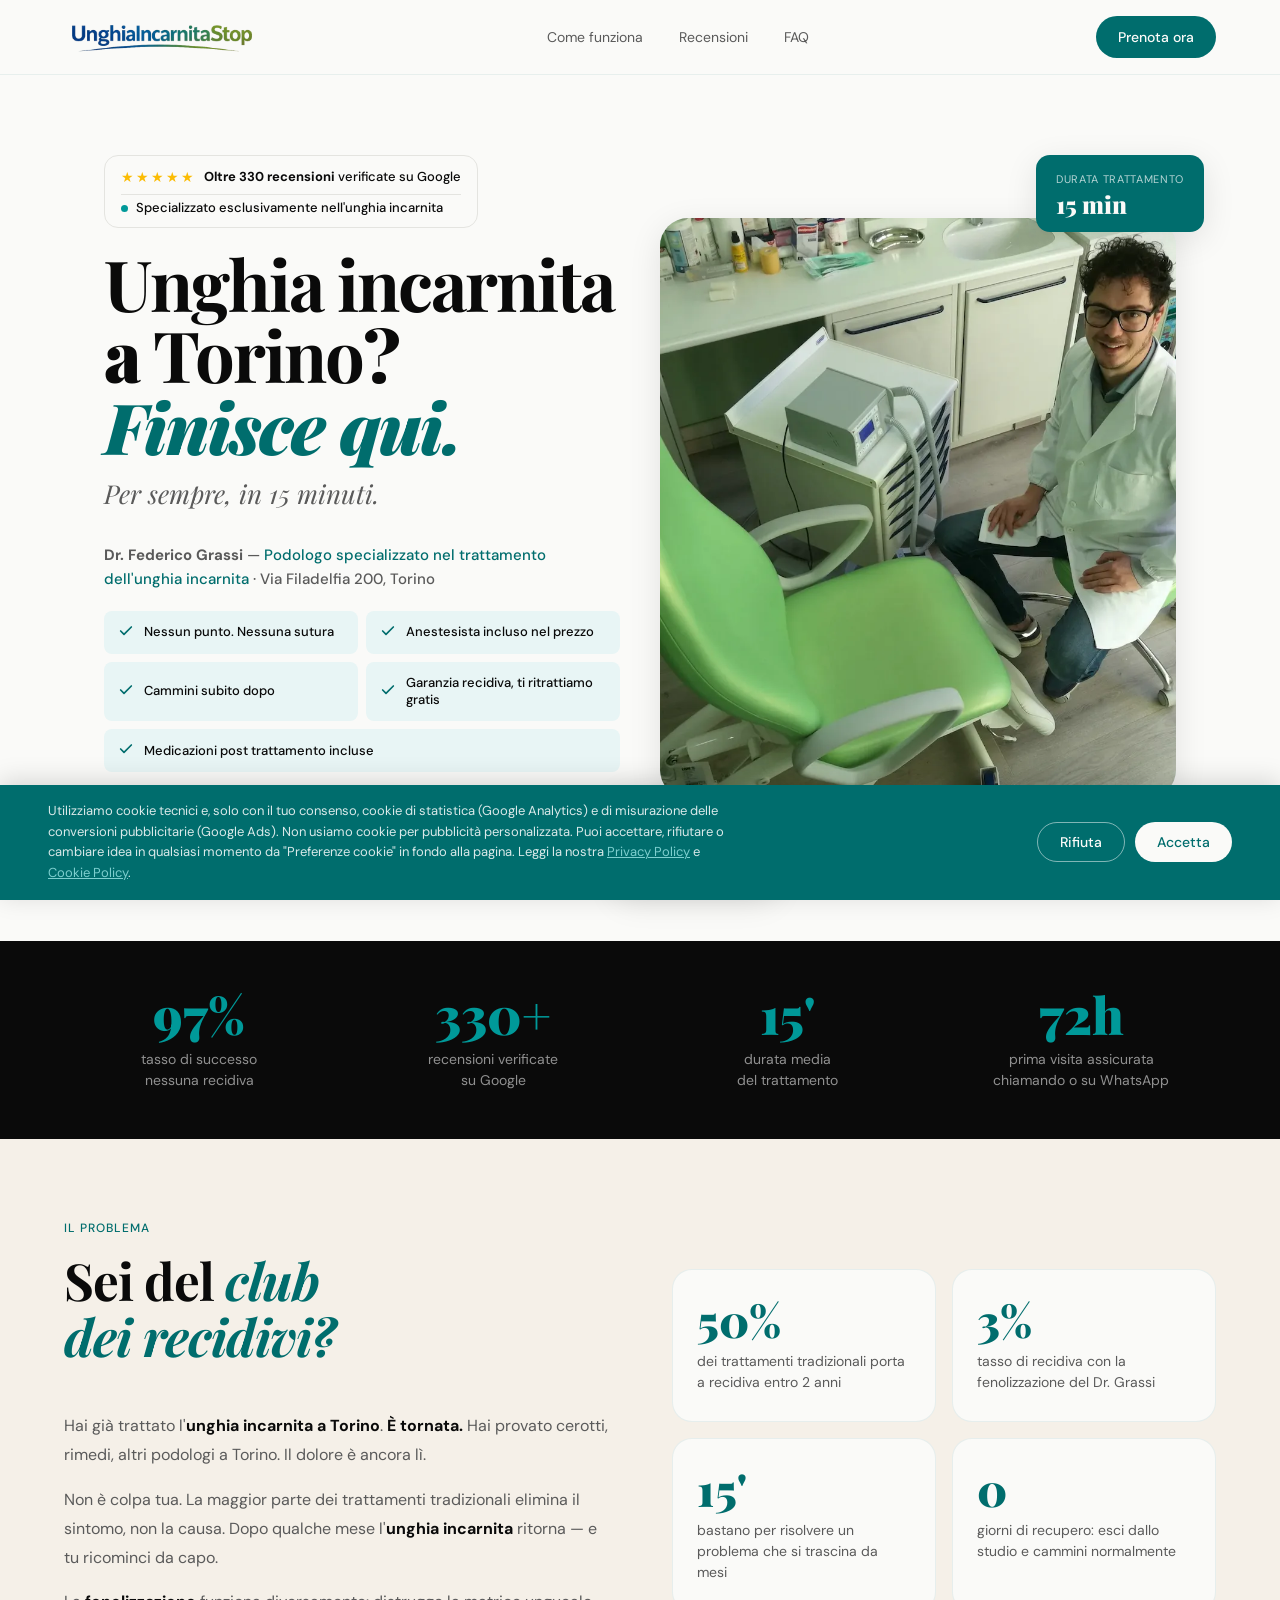
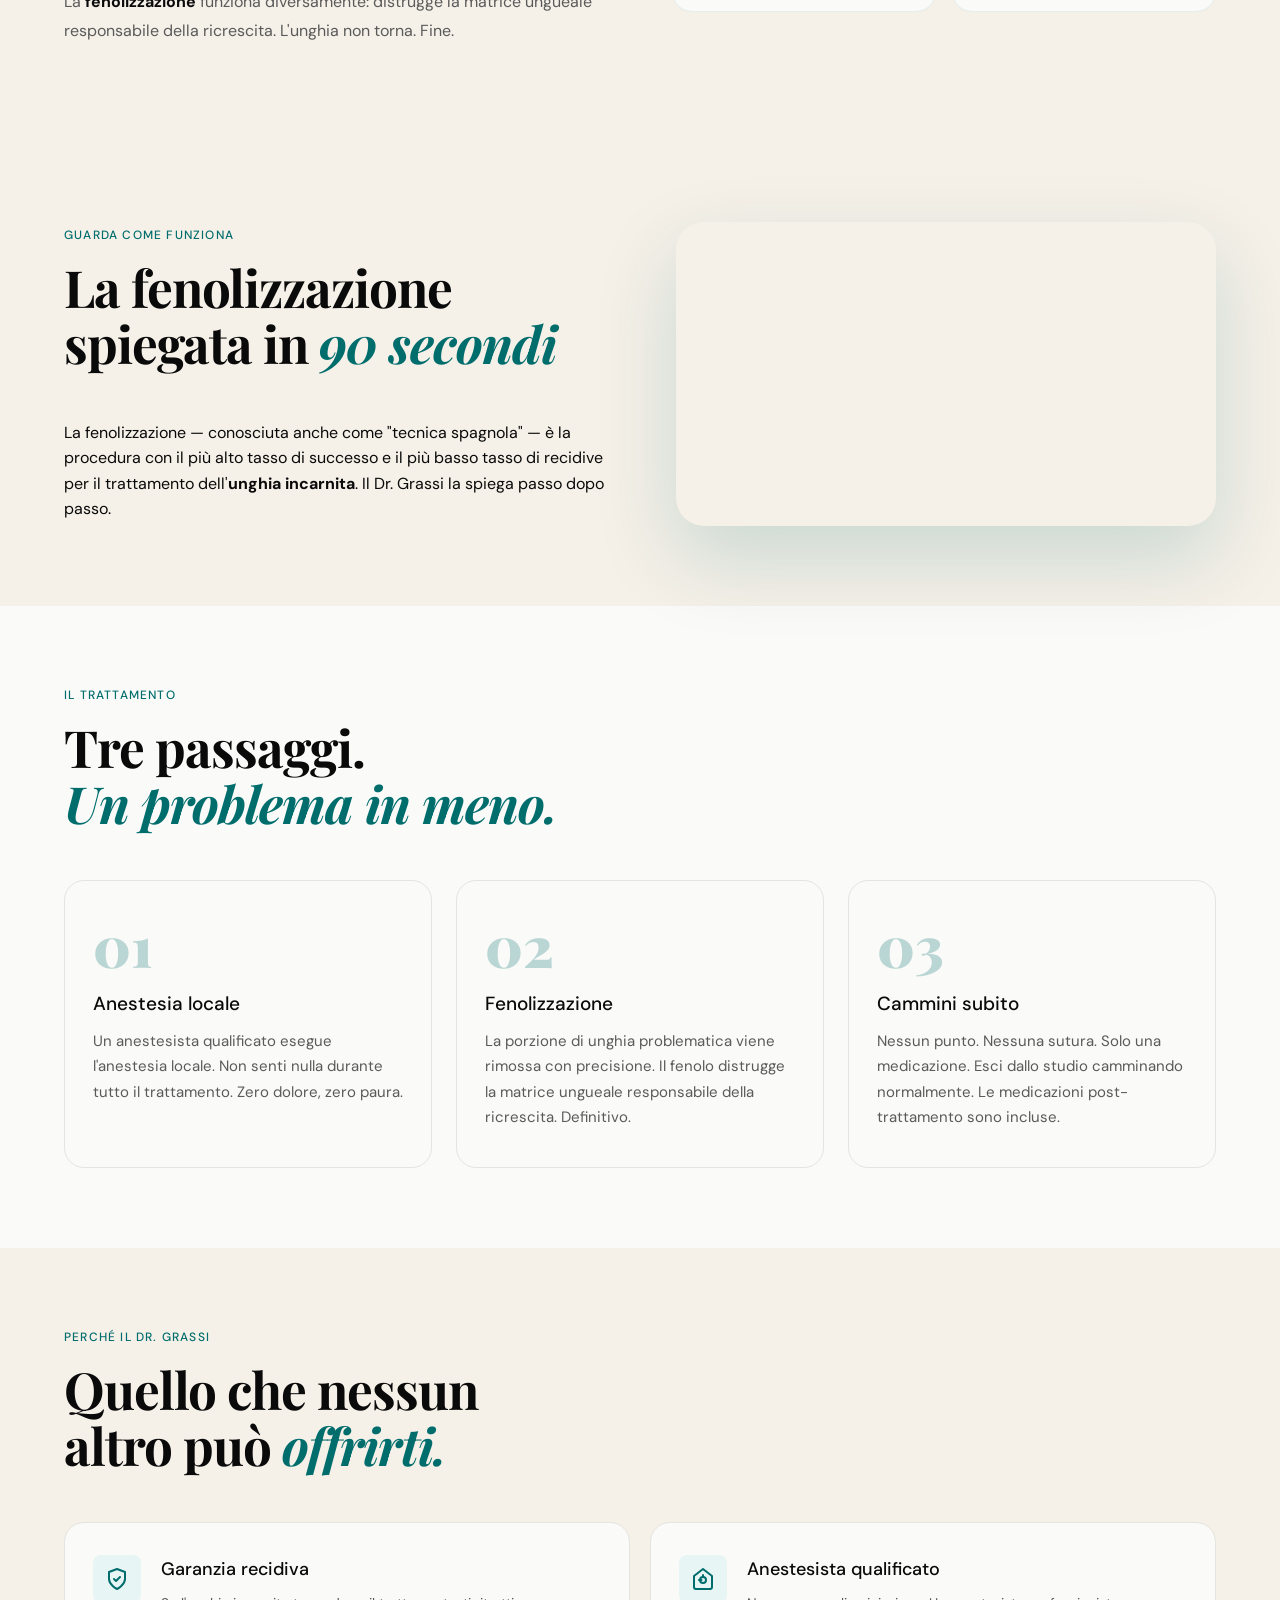
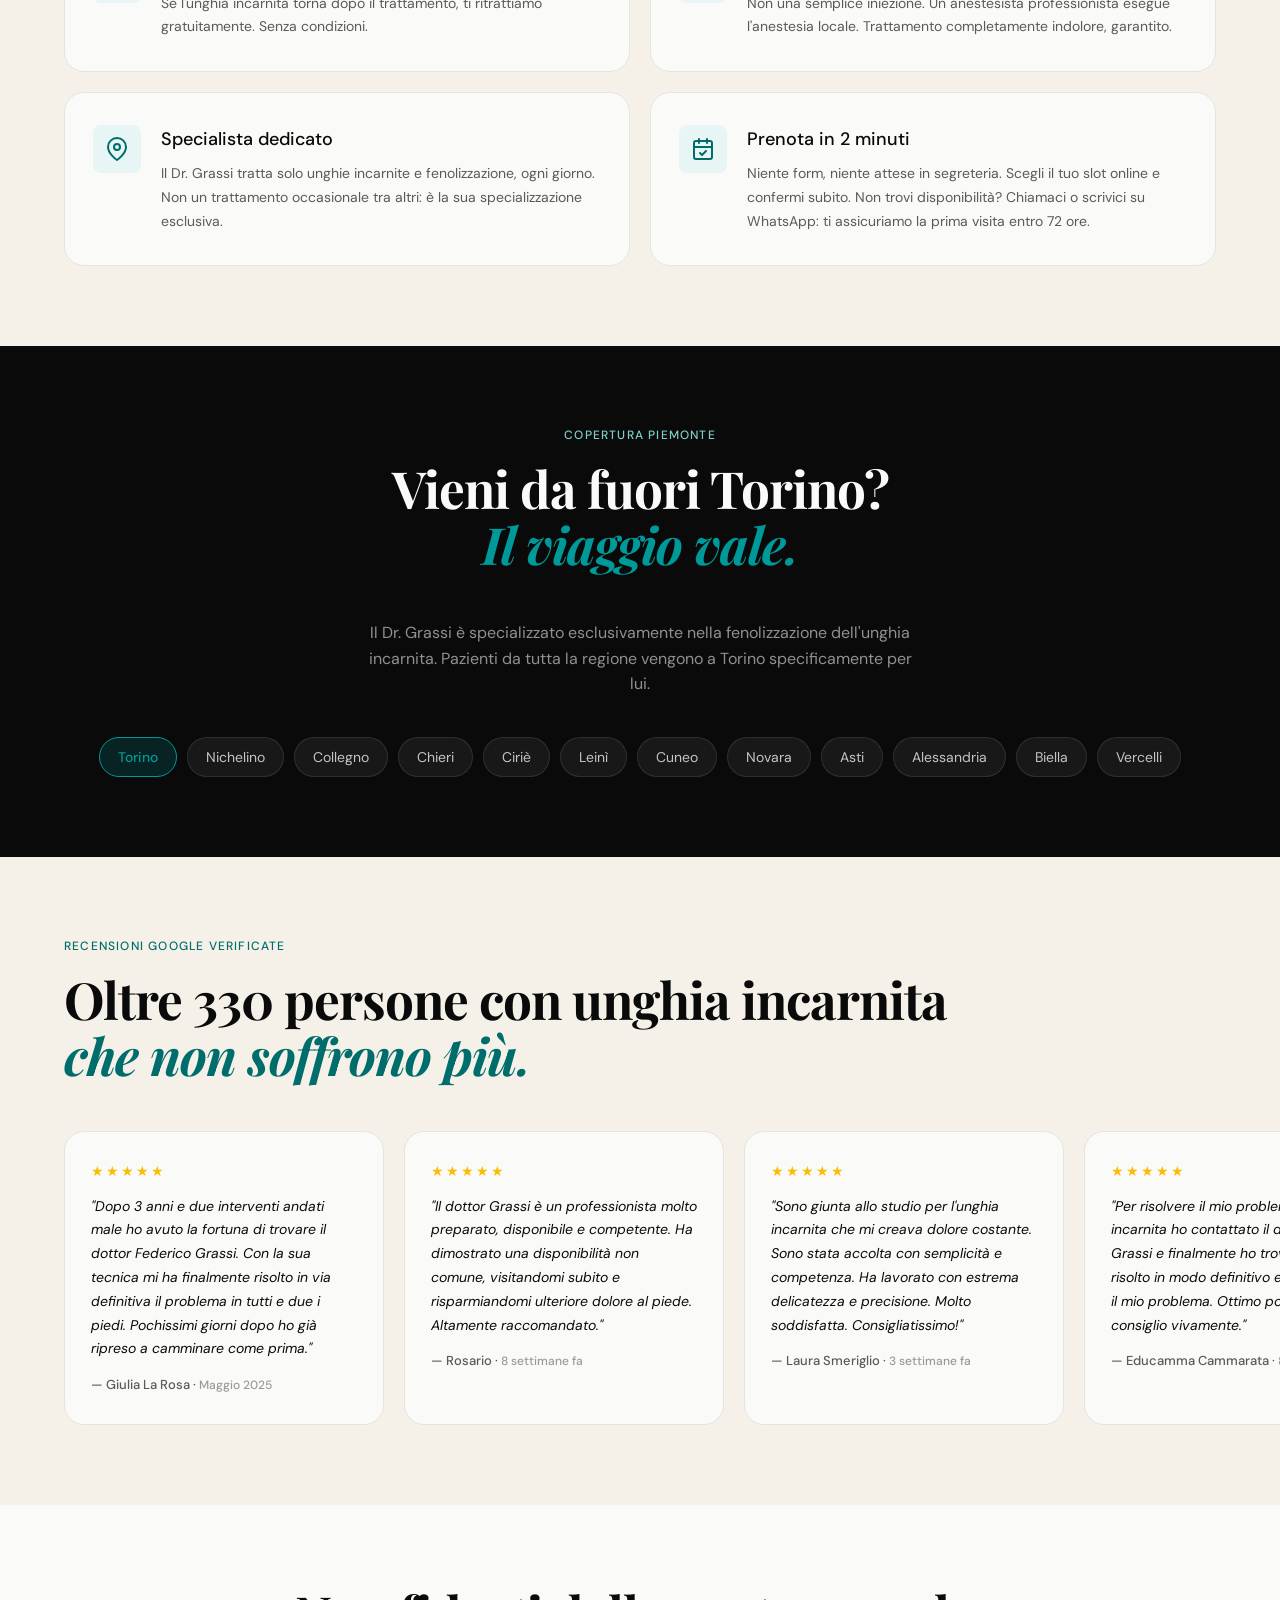
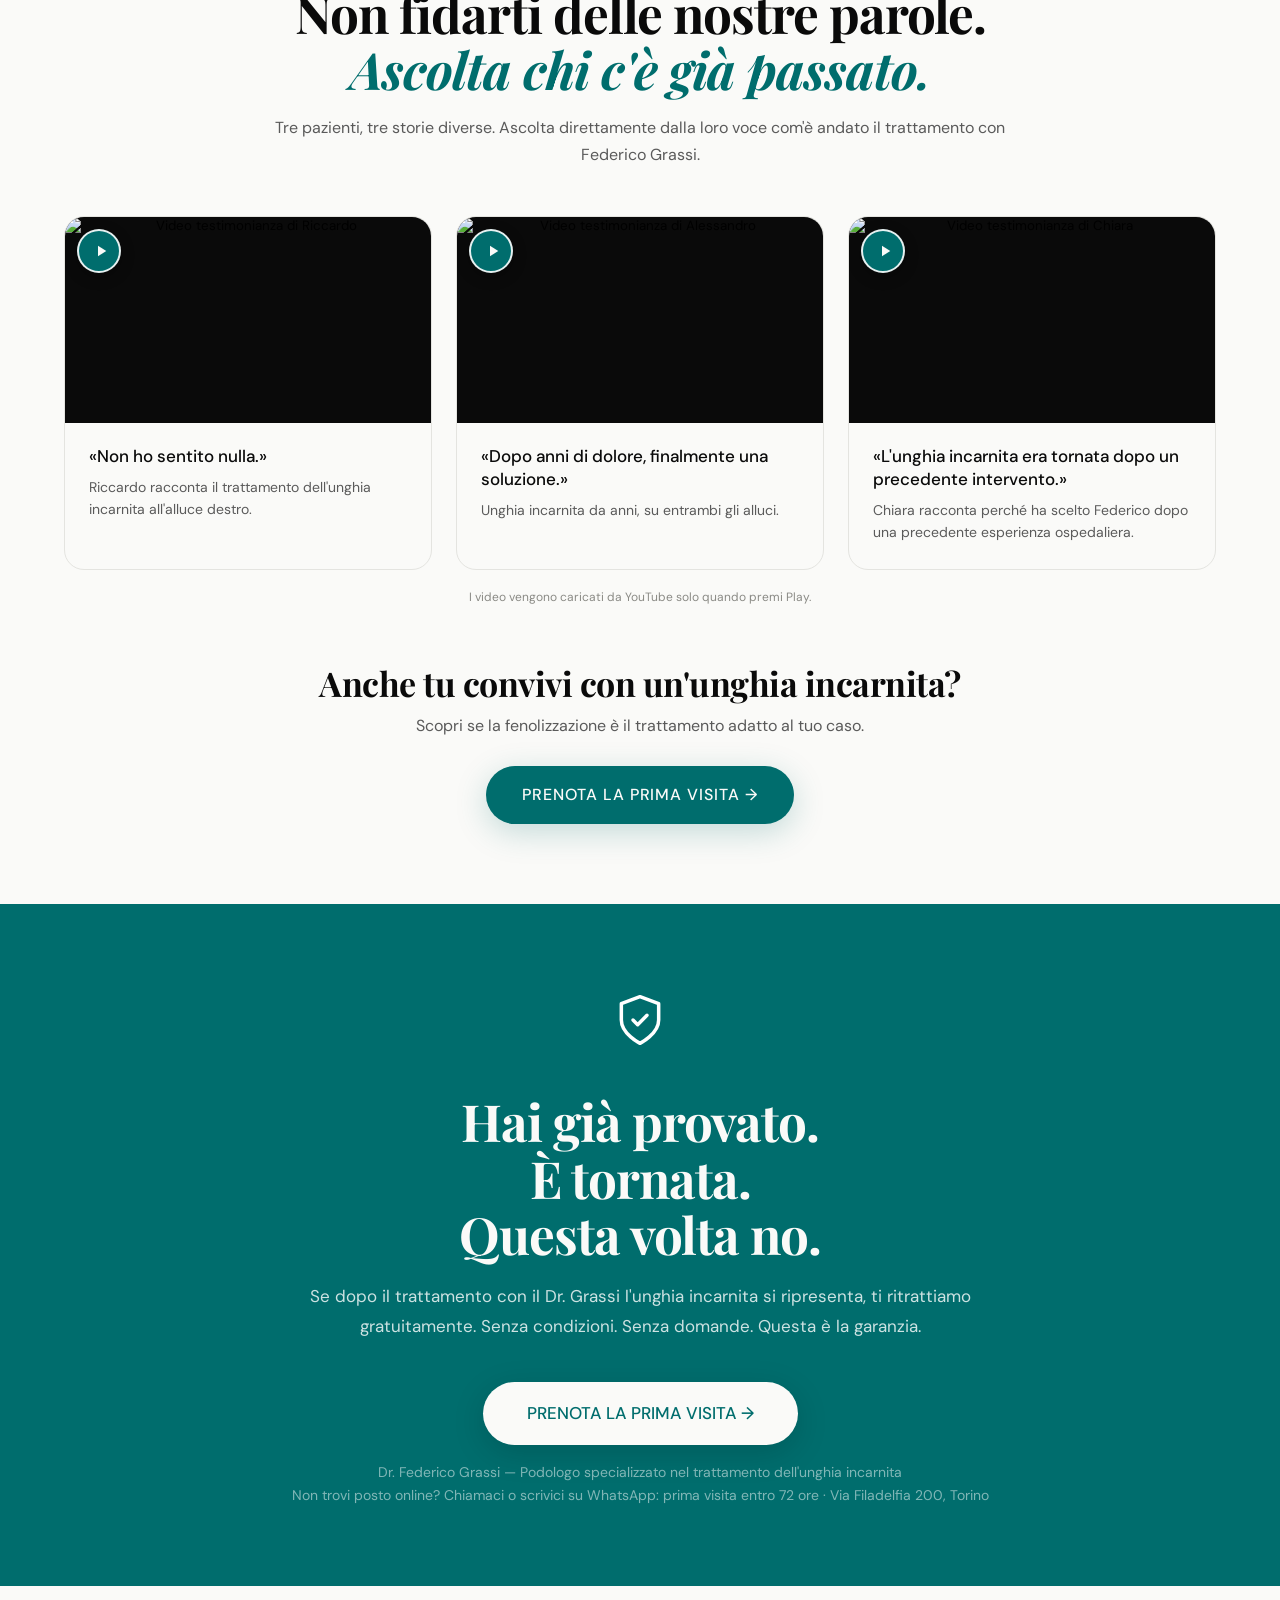
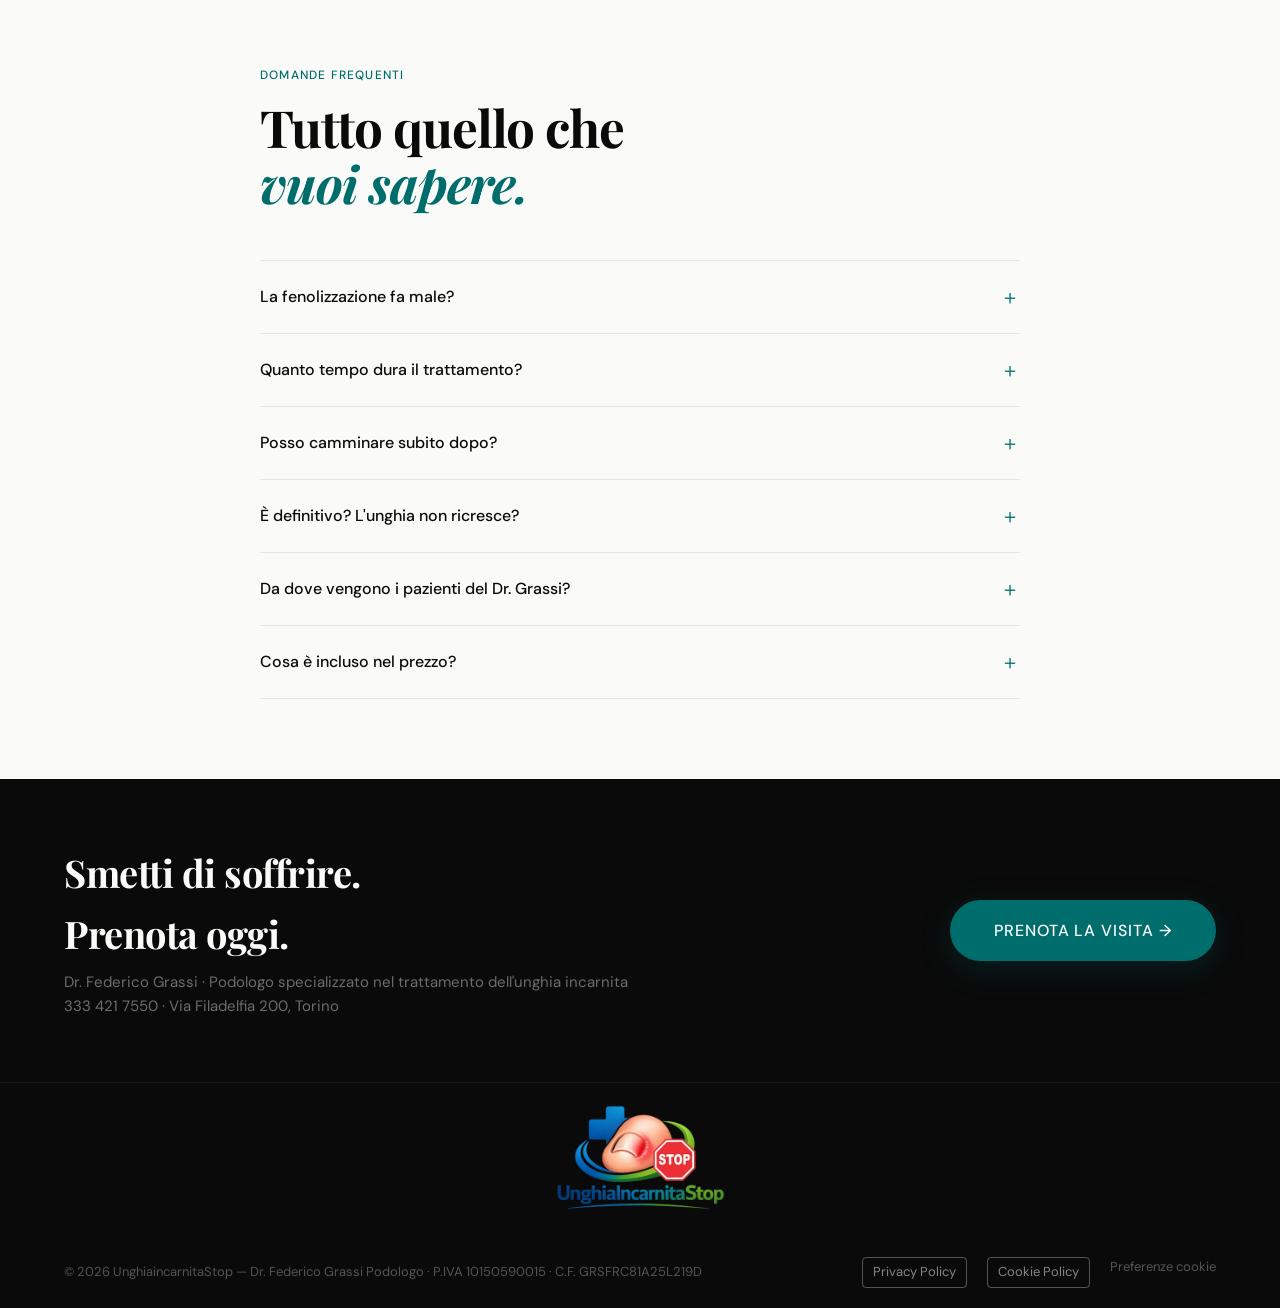
==== commit dae19a18: "Landing: video testimonianze, Consent Mode v2, 330+ recensioni, testo 72 ore" ====
--- a/index.html
+++ b/index.html
@@ -1,6 +1,34 @@
 <!DOCTYPE html>
 <html lang="it">
 <head>
+<!-- CONSENT MODE v2 — deve restare PRIMA di Google Tag Manager.
+     Di default tutto negato; si sblocca solo se il visitatore ha accettato dal banner.
+     ad_personalization resta sempre negato: niente pubblicità personalizzata su un sito sanitario. -->
+<script>
+window.dataLayer = window.dataLayer || [];
+function gtag(){dataLayer.push(arguments);}
+gtag('consent', 'default', {
+  ad_storage: 'denied',
+  ad_user_data: 'denied',
+  ad_personalization: 'denied',
+  analytics_storage: 'denied',
+  functionality_storage: 'granted',
+  security_storage: 'granted',
+  wait_for_update: 500
+});
+gtag('set', 'ads_data_redaction', true);
+(function(){
+  var c = null;
+  try { c = localStorage.getItem('uis_cookie_consent'); } catch (e) {}
+  if (c === 'accepted') {
+    gtag('consent', 'update', {
+      ad_storage: 'granted',
+      ad_user_data: 'granted',
+      analytics_storage: 'granted'
+    });
+  }
+})();
+</script>
 <!-- Google Tag Manager -->
 <script>(function(w,d,s,l,i){w[l]=w[l]||[];w[l].push({'gtm.start':
 new Date().getTime(),event:'gtm.js'});var f=d.getElementsByTagName(s)[0],
@@ -10,10 +38,10 @@
 <!-- End Google Tag Manager -->
 <meta charset="UTF-8">
 <meta name="viewport" content="width=device-width, initial-scale=1.0">
-<meta name="description" content="Unghia incarnita a Torino? Il Dr. Federico Grassi la risolve definitivamente con la fenolizzazione. 310 recensioni, 97% di successo, garanzia recidiva. Prenota online.">
+<meta name="description" content="Unghia incarnita a Torino? Il Dr. Federico Grassi la risolve definitivamente con la fenolizzazione. Oltre 330 recensioni verificate, 97% di successo, garanzia recidiva. Prenota online.">
 <meta name="keywords" content="unghia incarnita torino, podologo torino, fenolizzazione torino, podologo unghia incarnita torino, miglior podologo torino">
 <meta property="og:title" content="Unghia Incarnita Torino — Dr. Federico Grassi Podologo">
-<meta property="og:description" content="Fenolizzazione: trattamento definitivo per l'unghia incarnita. 310 recensioni Google, 97% successo, garanzia recidiva. Via Filadelfia 200, Torino.">
+<meta property="og:description" content="Fenolizzazione: trattamento definitivo per l'unghia incarnita. Oltre 330 recensioni verificate su Google, 97% successo, garanzia recidiva. Via Filadelfia 200, Torino.">
 <meta property="og:type" content="website">
 <meta property="og:url" content="https://www.unghiaincarnitastop.com">
 <meta property="og:image" content="https://www.unghiaincarnitastop.com/uis_logo_full.webp">
@@ -22,7 +50,7 @@
 <meta property="og:locale" content="it_IT">
 <meta name="twitter:card" content="summary_large_image">
 <meta name="twitter:title" content="Unghia Incarnita Torino — Dr. Federico Grassi Podologo">
-<meta name="twitter:description" content="Fenolizzazione: trattamento definitivo per l'unghia incarnita. 310 recensioni Google, 97% successo, garanzia recidiva.">
+<meta name="twitter:description" content="Fenolizzazione: trattamento definitivo per l'unghia incarnita. Oltre 330 recensioni verificate su Google, 97% successo, garanzia recidiva.">
 <meta name="twitter:image" content="https://www.unghiaincarnitastop.com/uis_logo_full.webp">
 <meta name="robots" content="index, follow">
 <meta name="author" content="Dr. Federico Grassi">
@@ -546,6 +574,61 @@
   .reviews-track,.badge-dot{animation:none}
 }
 
+/* ── VIDEO TESTIMONIANZE ── */
+.vt-bg{background:var(--white)}
+.vt-head{text-align:center;max-width:760px;margin:0 auto 48px}
+.vt-head .section-h2{margin-bottom:16px}
+.vt-sub{font-size:16px;color:var(--gray);line-height:1.7}
+.vt-grid{display:grid;grid-template-columns:repeat(3,1fr);gap:24px}
+.vt-card{
+  background:var(--white);
+  border:1px solid var(--gray-light);
+  border-radius:var(--r-lg);
+  overflow:hidden;
+  display:flex;flex-direction:column;
+  transition:border-color .2s,box-shadow .2s;
+}
+.vt-card:hover{border-color:var(--teal);box-shadow:0 12px 36px rgba(0,109,109,.08)}
+.vt-media{position:relative;aspect-ratio:16/9;background:var(--black);overflow:hidden}
+.vt-thumb{
+  position:absolute;inset:0;width:100%;height:100%;
+  border:0;padding:0;margin:0;background:none;
+  cursor:pointer;display:block;
+}
+.vt-thumb img{width:100%;height:100%;object-fit:cover;display:block}
+/* Play in alto a sinistra: unica zona libera delle copertine (non copre le scritte) */
+.vt-play{
+  position:absolute;top:12px;left:12px;
+  width:44px;height:44px;
+  border-radius:50%;background:var(--teal);
+  border:2px solid rgba(255,255,255,.9);
+  box-shadow:0 4px 14px rgba(0,0,0,.30);
+  display:flex;align-items:center;justify-content:center;
+  transition:transform .15s,background .2s;
+}
+.vt-play svg{width:18px;height:18px;margin-left:3px;fill:var(--white)}
+.vt-thumb:hover .vt-play,.vt-thumb:focus-visible .vt-play{transform:scale(1.08);background:var(--teal-dark)}
+.vt-thumb:focus-visible{outline:3px solid var(--teal-light);outline-offset:-3px}
+.vt-media iframe{position:absolute;inset:0;width:100%;height:100%;border:0}
+.vt-body{padding:22px 24px 26px}
+.vt-title{font-size:17px;font-weight:500;color:var(--black);line-height:1.35;margin-bottom:8px}
+.vt-desc{font-size:14px;color:var(--gray);line-height:1.6}
+.vt-note{text-align:center;font-size:12px;color:#8A8A85;margin-top:18px}
+.vt-cta{text-align:center;margin-top:56px}
+.vt-cta-h{
+  font-family:'Playfair Display',serif;
+  font-size:clamp(24px,3vw,34px);
+  font-weight:700;line-height:1.15;letter-spacing:-.5px;
+  color:var(--black);margin-bottom:10px;
+}
+.vt-cta-p{font-size:16px;color:var(--gray);margin-bottom:28px}
+.vt-cta .btn-primary{display:inline-block}
+@media(max-width:860px){
+  .vt-grid{grid-template-columns:1fr;gap:20px}
+  .vt-head{margin-bottom:32px}
+  .vt-cta{margin-top:40px}
+}
+
 /* ── COOKIE BANNER ── */
 #cookie-banner{
   position:fixed;bottom:0;left:0;right:0;z-index:9999;
@@ -640,8 +723,8 @@
 <!-- COOKIE BANNER CUSTOM GDPR -->
 <div id="cookie-banner" role="dialog" aria-live="polite" aria-label="Consenso cookie">
   <p>
-    Utilizziamo cookie tecnici e, con il tuo consenso, cookie analitici (Google Analytics) per migliorare l'esperienza sul sito.
-    Puoi accettare o rifiutare. Leggi la nostra
+    Utilizziamo cookie tecnici e, solo con il tuo consenso, cookie di statistica (Google Analytics) e di misurazione delle conversioni pubblicitarie (Google Ads). Non usiamo cookie per pubblicità personalizzata.
+    Puoi accettare, rifiutare o cambiare idea in qualsiasi momento da "Preferenze cookie" in fondo alla pagina. Leggi la nostra
     <a href="https://www.iubenda.com/privacy-policy/85990568" target="_blank" rel="noopener">Privacy Policy</a> e
     <a href="https://www.iubenda.com/privacy-policy/85990568/cookie-policy" target="_blank" rel="noopener">Cookie Policy</a>.
   </p>
@@ -671,7 +754,7 @@
     <div class="proof">
       <div class="proof-row">
         <span class="stars" aria-label="5 stelle su 5">★★★★★</span>
-        <p><strong>310 recensioni</strong> Google</p>
+        <p><strong>Oltre 330 recensioni</strong> verificate su Google</p>
       </div>
       <div class="proof-divider"></div>
       <div class="proof-row">
@@ -731,8 +814,8 @@
       <p class="stat-l">tasso di successo<br>nessuna recidiva</p>
     </div>
     <div class="stat-item fade-up">
-      <p class="stat-n">310</p>
-      <p class="stat-l">recensioni Google<br>a 5 stelle</p>
+      <p class="stat-n">330+</p>
+      <p class="stat-l">recensioni verificate<br>su Google</p>
     </div>
     <div class="stat-item fade-up">
       <p class="stat-n">15'</p>
@@ -740,7 +823,7 @@
     </div>
     <div class="stat-item fade-up">
       <p class="stat-n">72h</p>
-      <p class="stat-l">prima visita<br>disponibile</p>
+      <p class="stat-l">prima visita assicurata<br>chiamando o su WhatsApp</p>
     </div>
   </div>
 </div>
@@ -867,7 +950,7 @@
         <div class="diff-icon-wrap" aria-hidden="true"><svg width="24" height="24" viewBox="0 0 24 24" fill="none" stroke="#006D6D" stroke-width="2" stroke-linecap="round" stroke-linejoin="round"><rect x="3" y="4" width="18" height="18" rx="2" ry="2"/><line x1="16" y1="2" x2="16" y2="6"/><line x1="8" y1="2" x2="8" y2="6"/><line x1="3" y1="10" x2="21" y2="10"/><polyline points="9 16 11 18 15 14"/></svg></div>
         <div>
           <h3 class="diff-title">Prenota in 2 minuti</h3>
-          <p class="diff-desc">Niente form, niente attese in segreteria. Scegli il tuo slot online e confermi subito. Prima visita disponibile entro 72 ore.</p>
+          <p class="diff-desc">Niente form, niente attese in segreteria. Scegli il tuo slot online e confermi subito. Non trovi disponibilità? Chiamaci o scrivici su WhatsApp: ti assicuriamo la prima visita entro 72 ore.</p>
         </div>
       </div>
     </div>
@@ -906,12 +989,77 @@
   <div class="section-inner" style="margin-bottom:40px">
     <p class="eyebrow fade-up">Recensioni Google verificate</p>
     <h2 class="section-h2 fade-up" id="reviews-title">
-      310 persone con <strong>unghia incarnita</strong><br><em>che non soffrono più.</em>
+      Oltre 330 persone con <strong>unghia incarnita</strong><br><em>che non soffrono più.</em>
     </h2>
   </div>
   <div class="reviews-overflow" aria-label="Carosello recensioni pazienti">
     <div class="reviews-track" id="reviews-track" role="list">
         </div>
+  </div>
+</section>
+
+<!-- VIDEO TESTIMONIANZE -->
+<section class="section vt-bg" id="video-testimonianze" aria-labelledby="vt-title">
+  <div class="section-inner">
+    <div class="vt-head fade-up">
+      <h2 class="section-h2" id="vt-title">Non fidarti delle nostre parole.<br><em>Ascolta chi c'è già passato.</em></h2>
+      <p class="vt-sub">Tre pazienti, tre storie diverse. Ascolta direttamente dalla loro voce com'è andato il trattamento con Federico Grassi.</p>
+    </div>
+    <div class="vt-grid">
+      <article class="vt-card fade-up">
+        <div class="vt-media">
+          <button type="button" class="vt-thumb" data-yt="MjJjixHBW1o" aria-label="Guarda la video testimonianza di Riccardo">
+            <picture>
+              <source srcset="https://i.ytimg.com/vi_webp/MjJjixHBW1o/maxresdefault.webp" type="image/webp">
+              <img src="https://i.ytimg.com/vi/MjJjixHBW1o/maxresdefault.jpg" alt="Video testimonianza di Riccardo" width="1280" height="720" loading="lazy" decoding="async">
+            </picture>
+            <span class="vt-play" aria-hidden="true"><svg viewBox="0 0 24 24"><path d="M8 5v14l11-7z"/></svg></span>
+          </button>
+        </div>
+        <div class="vt-body">
+          <h3 class="vt-title">«Non ho sentito nulla.»</h3>
+          <p class="vt-desc">Riccardo racconta il trattamento dell'unghia incarnita all'alluce destro.</p>
+        </div>
+      </article>
+      <article class="vt-card fade-up">
+        <div class="vt-media">
+          <button type="button" class="vt-thumb" data-yt="aIN3yImp5XQ" aria-label="Guarda la video testimonianza di Alessandro">
+            <picture>
+              <source srcset="https://i.ytimg.com/vi_webp/aIN3yImp5XQ/maxresdefault.webp" type="image/webp">
+              <img src="https://i.ytimg.com/vi/aIN3yImp5XQ/maxresdefault.jpg" alt="Video testimonianza di Alessandro" width="1280" height="720" loading="lazy" decoding="async">
+            </picture>
+            <span class="vt-play" aria-hidden="true"><svg viewBox="0 0 24 24"><path d="M8 5v14l11-7z"/></svg></span>
+          </button>
+        </div>
+        <div class="vt-body">
+          <h3 class="vt-title">«Dopo anni di dolore, finalmente una soluzione.»</h3>
+          <p class="vt-desc">Unghia incarnita da anni, su entrambi gli alluci.</p>
+        </div>
+      </article>
+      <article class="vt-card fade-up">
+        <div class="vt-media">
+          <button type="button" class="vt-thumb" data-yt="mgqSHXomPSc" aria-label="Guarda la video testimonianza di Chiara">
+            <picture>
+              <source srcset="https://i.ytimg.com/vi_webp/mgqSHXomPSc/maxresdefault.webp" type="image/webp">
+              <img src="https://i.ytimg.com/vi/mgqSHXomPSc/maxresdefault.jpg" alt="Video testimonianza di Chiara" width="1280" height="720" loading="lazy" decoding="async">
+            </picture>
+            <span class="vt-play" aria-hidden="true"><svg viewBox="0 0 24 24"><path d="M8 5v14l11-7z"/></svg></span>
+          </button>
+        </div>
+        <div class="vt-body">
+          <h3 class="vt-title">«L'unghia incarnita era tornata dopo un precedente intervento.»</h3>
+          <p class="vt-desc">Chiara racconta perché ha scelto Federico dopo una precedente esperienza ospedaliera.</p>
+        </div>
+      </article>
+    </div>
+    <p class="vt-note">I video vengono caricati da YouTube solo quando premi Play.</p>
+    <div class="vt-cta fade-up">
+      <h3 class="vt-cta-h">Anche tu convivi con un'unghia incarnita?</h3>
+      <p class="vt-cta-p">Scopri se la fenolizzazione è il trattamento adatto al tuo caso.</p>
+      <a href="https://calendly.com/federico-grassi-unghiaincarnitastop/30min" class="btn-primary" target="_blank" rel="noopener">
+        PRENOTA LA PRIMA VISITA →
+      </a>
+    </div>
   </div>
 </section>
 
@@ -930,7 +1078,7 @@
     <a href="https://calendly.com/federico-grassi-unghiaincarnitastop/30min" class="btn-white" target="_blank" rel="noopener">
       PRENOTA LA PRIMA VISITA →
     </a>
-    <p class="garanzia-note">Dr. Federico Grassi — Podologo specializzato nel trattamento dell'unghia incarnita<br>Prima visita disponibile entro 72 ore · Via Filadelfia 200, Torino</p>
+    <p class="garanzia-note">Dr. Federico Grassi — Podologo specializzato nel trattamento dell'unghia incarnita<br>Non trovi posto online? Chiamaci o scrivici su WhatsApp: prima visita entro 72 ore · Via Filadelfia 200, Torino</p>
   </div>
 </section>
 
@@ -988,6 +1136,7 @@
     <nav class="footer-links" aria-label="Link footer">
       <a href="https://www.iubenda.com/privacy-policy/85990568" class="iubenda-white iubenda-noiframe iubenda-embed" title="Privacy Policy">Privacy Policy</a>
       <a href="https://www.iubenda.com/privacy-policy/85990568/cookie-policy" class="iubenda-white iubenda-noiframe iubenda-embed" title="Cookie Policy">Cookie Policy</a>
+      <a href="#cookie-preferenze" data-cookie-prefs>Preferenze cookie</a>
       <script type="text/javascript">(function (w,d) {var loader = function () {var s = d.createElement("script"), tag = d.getElementsByTagName("script")[0]; s.src="https://cdn.iubenda.com/iubenda.js"; tag.parentNode.insertBefore(s,tag);}; if(w.addEventListener){w.addEventListener("load", loader, false);}else if(w.attachEvent){w.attachEvent("onload", loader);}else{w.onload = loader;}})(window, document);</script>
     </nav>
   </div>
@@ -1137,7 +1286,7 @@
   "@context":"https://schema.org",
   "@type":"MedicalBusiness",
   "name":"UnghiaincarnitaStop — Dr. Federico Grassi",
-  "description":"Trattamento definitivo per l'unghia incarnita con fenolizzazione. 310 recensioni Google, 97% di successo, garanzia recidiva.",
+  "description":"Trattamento definitivo per l'unghia incarnita con fenolizzazione. Oltre 330 recensioni verificate su Google, 97% di successo, garanzia recidiva.",
   "url":"https://www.unghiaincarnitastop.com",
   "telephone":"+393334217550",
   "address":{
@@ -1151,7 +1300,7 @@
   "aggregateRating":{
     "@type":"AggregateRating",
     "ratingValue":"5",
-    "reviewCount":"310"
+    "reviewCount":"330"
   },
   "openingHoursSpecification":{
     "@type":"OpeningHoursSpecification",
@@ -1165,67 +1314,84 @@
 s.textContent = JSON.stringify(sd);
 document.head.appendChild(s);
 
-// ── COOKIE BANNER GDPR ──
+// ── COOKIE BANNER GDPR + CONSENT MODE v2 ──
 (function() {
   const CONSENT_KEY = 'uis_cookie_consent';
   const banner = document.getElementById('cookie-banner');
-  const consent = localStorage.getItem(CONSENT_KEY);
-
-  // Mostra banner solo se non ha ancora scelto
-  if (!consent) {
-    setTimeout(() => banner.classList.add('visible'), 600);
-  }
-
-  // Se aveva già accettato, carica GTM
-  if (consent === 'accepted') {
-    loadGTM();
-  }
+  let consent = null;
+  try { consent = localStorage.getItem(CONSENT_KEY); } catch (e) {}
+
+  function showBanner() { banner.classList.add('visible'); }
+
+  // Mostra il banner se non ha ancora scelto, o se arriva da "Preferenze cookie"
+  if (!consent) setTimeout(showBanner, 600);
+  if (location.hash === '#cookie-preferenze') setTimeout(showBanner, 300);
+  window.addEventListener('hashchange', function() {
+    if (location.hash === '#cookie-preferenze') showBanner();
+  });
+  document.querySelectorAll('[data-cookie-prefs]').forEach(function(el) {
+    el.addEventListener('click', function(e) { e.preventDefault(); showBanner(); });
+  });
 
   document.getElementById('cookie-accept').addEventListener('click', function() {
-    localStorage.setItem(CONSENT_KEY, 'accepted');
+    try { localStorage.setItem(CONSENT_KEY, 'accepted'); } catch (e) {}
     banner.classList.remove('visible');
-    loadGTM();
-    // Notifica dataLayer
-    window.dataLayer = window.dataLayer || [];
+    gtag('consent', 'update', {
+      ad_storage: 'granted',
+      ad_user_data: 'granted',
+      analytics_storage: 'granted'
+    });
+    // Ora che c'è il consenso, salva il gclid arrivato con l'annuncio
+    if (window.__uisPendingGclid) {
+      try {
+        sessionStorage.setItem('gclid', window.__uisPendingGclid);
+        sessionStorage.setItem('gclid_ts', Date.now());
+      } catch (e) {}
+    }
     window.dataLayer.push({ event: 'cookie_consent_accepted' });
   });
 
   document.getElementById('cookie-reject').addEventListener('click', function() {
-    localStorage.setItem(CONSENT_KEY, 'rejected');
+    try { localStorage.setItem(CONSENT_KEY, 'rejected'); } catch (e) {}
     banner.classList.remove('visible');
-    window.dataLayer = window.dataLayer || [];
+    gtag('consent', 'update', {
+      ad_storage: 'denied',
+      ad_user_data: 'denied',
+      ad_personalization: 'denied',
+      analytics_storage: 'denied'
+    });
+    try { sessionStorage.removeItem('gclid'); sessionStorage.removeItem('gclid_ts'); } catch (e) {}
     window.dataLayer.push({ event: 'cookie_consent_rejected' });
   });
-
-  function loadGTM() {
-    // GTM già caricato nel head — sblocca solo il consenso
-    window.dataLayer = window.dataLayer || [];
-    window.dataLayer.push({
-      'event': 'consent_update',
-      'analytics_storage': 'granted',
-      'ad_storage': 'denied'
-    });
-  }
 })();
 
 </script>
 
 <script>
-// ── GCLID CAPTURE ──
-// 1. Salva gclid in sessionStorage appena l'utente arriva sul sito
+// ── GCLID CAPTURE (solo con consenso) ──
+function uisHasConsent() {
+  try { return localStorage.getItem('uis_cookie_consent') === 'accepted'; } catch (e) { return false; }
+}
+// 1. Legge il gclid dall'URL; lo salva solo se c'è il consenso (altrimenti al click su "Accetta")
 (function() {
   var params = new URLSearchParams(window.location.search);
   var gclid = params.get('gclid');
-  if (gclid) {
-    sessionStorage.setItem('gclid', gclid);
-    sessionStorage.setItem('gclid_ts', Date.now());
+  if (!gclid) return;
+  window.__uisPendingGclid = gclid;
+  if (uisHasConsent()) {
+    try {
+      sessionStorage.setItem('gclid', gclid);
+      sessionStorage.setItem('gclid_ts', Date.now());
+    } catch (e) {}
   }
 })();
 
-// 2. Su ogni click Calendly: appende gclid come utm_content all'URL
+// 2. Su ogni click Calendly: appende gclid come utm_content all'URL (solo con consenso)
 document.querySelectorAll('a[href*="calendly.com"]').forEach(function(el) {
   el.addEventListener('click', function(e) {
-    var gclid = sessionStorage.getItem('gclid');
+    if (!uisHasConsent()) return;
+    var gclid = null;
+    try { gclid = sessionStorage.getItem('gclid'); } catch (err) {}
     if (!gclid) return;
     var url = new URL(this.href);
     url.searchParams.set('utm_source', 'google');
@@ -1235,5 +1401,21 @@
   });
 });
 </script>
+<script>
+// ── VIDEO TESTIMONIANZE: il player YouTube si carica solo al click su Play ──
+document.querySelectorAll('.vt-thumb').forEach(function(btn) {
+  btn.addEventListener('click', function() {
+    var id = this.getAttribute('data-yt');
+    var media = this.parentNode;
+    var iframe = document.createElement('iframe');
+    iframe.src = 'https://www.youtube-nocookie.com/embed/' + id + '?autoplay=1&rel=0&playsinline=1';
+    iframe.title = this.getAttribute('aria-label');
+    iframe.allow = 'accelerometer; autoplay; clipboard-write; encrypted-media; gyroscope; picture-in-picture';
+    iframe.allowFullscreen = true;
+    media.innerHTML = '';
+    media.appendChild(iframe);
+  });
+});
+</script>
 </body>
 </html>
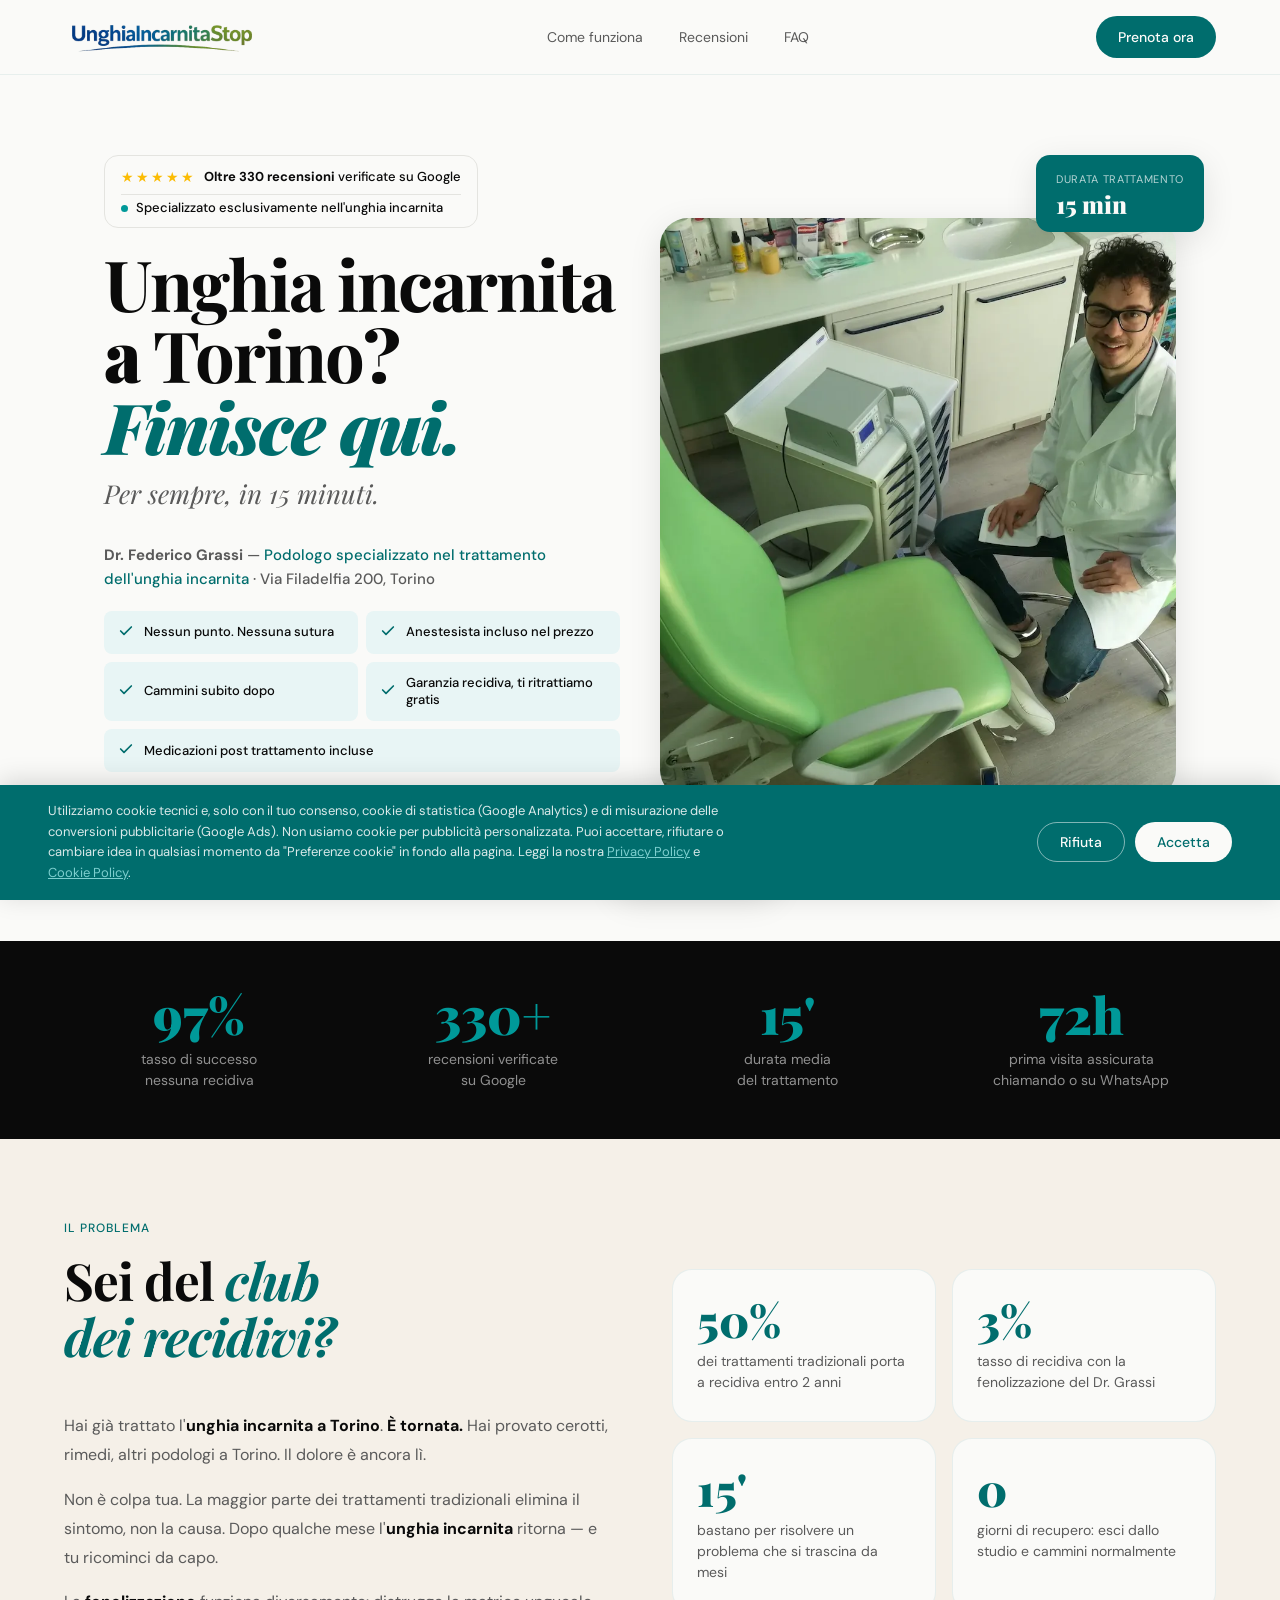
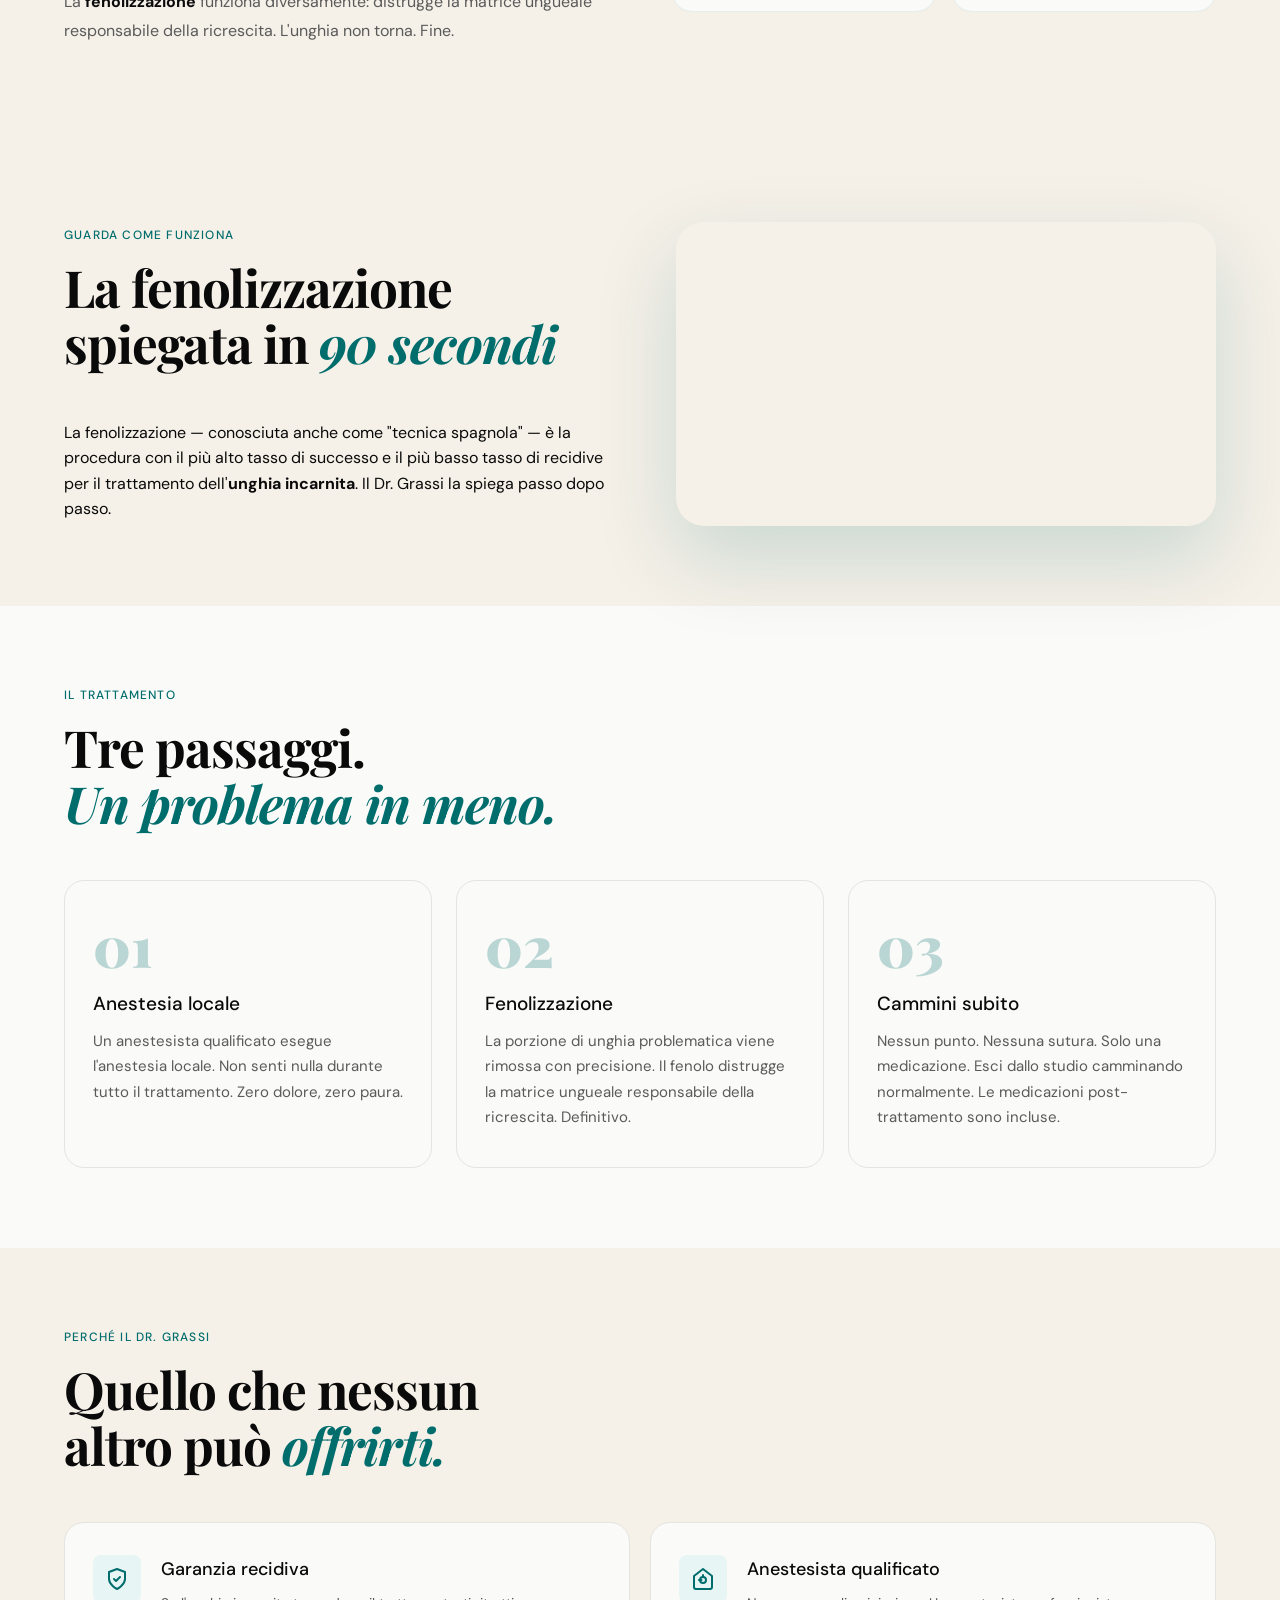
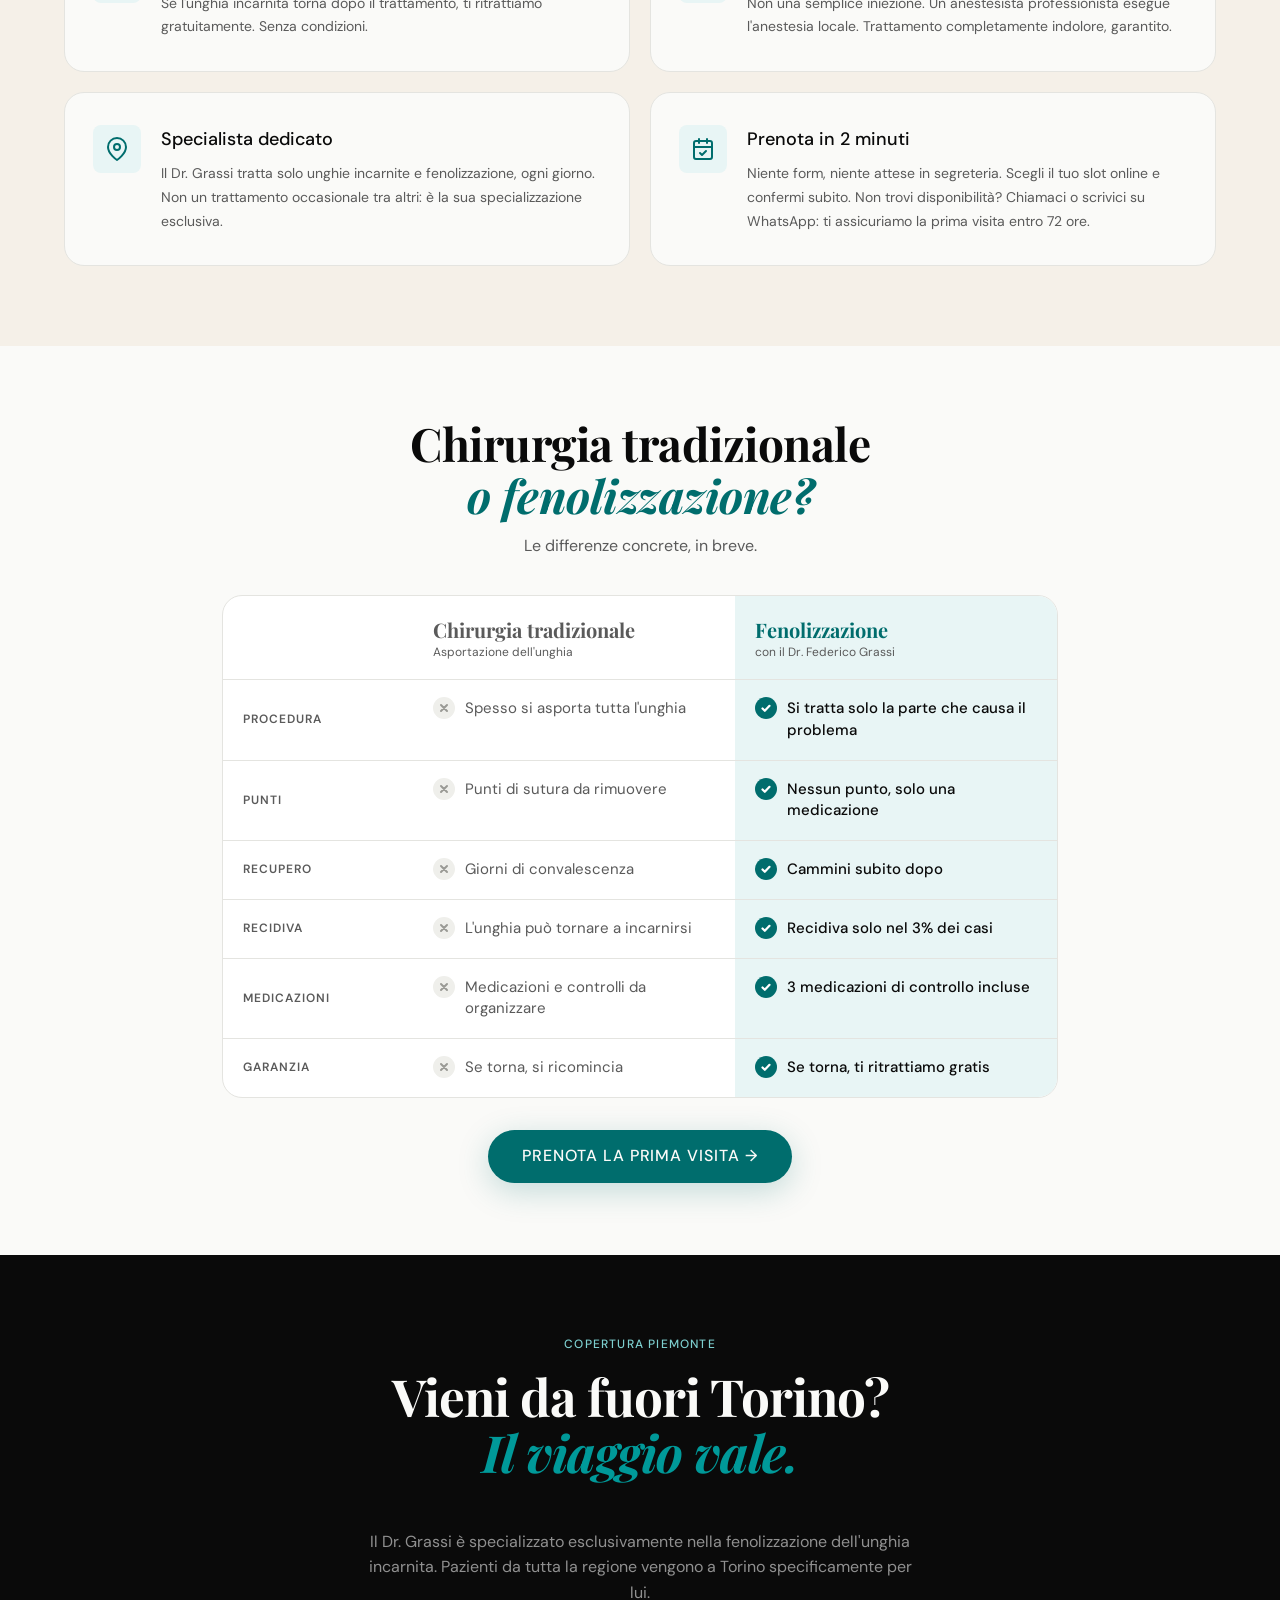
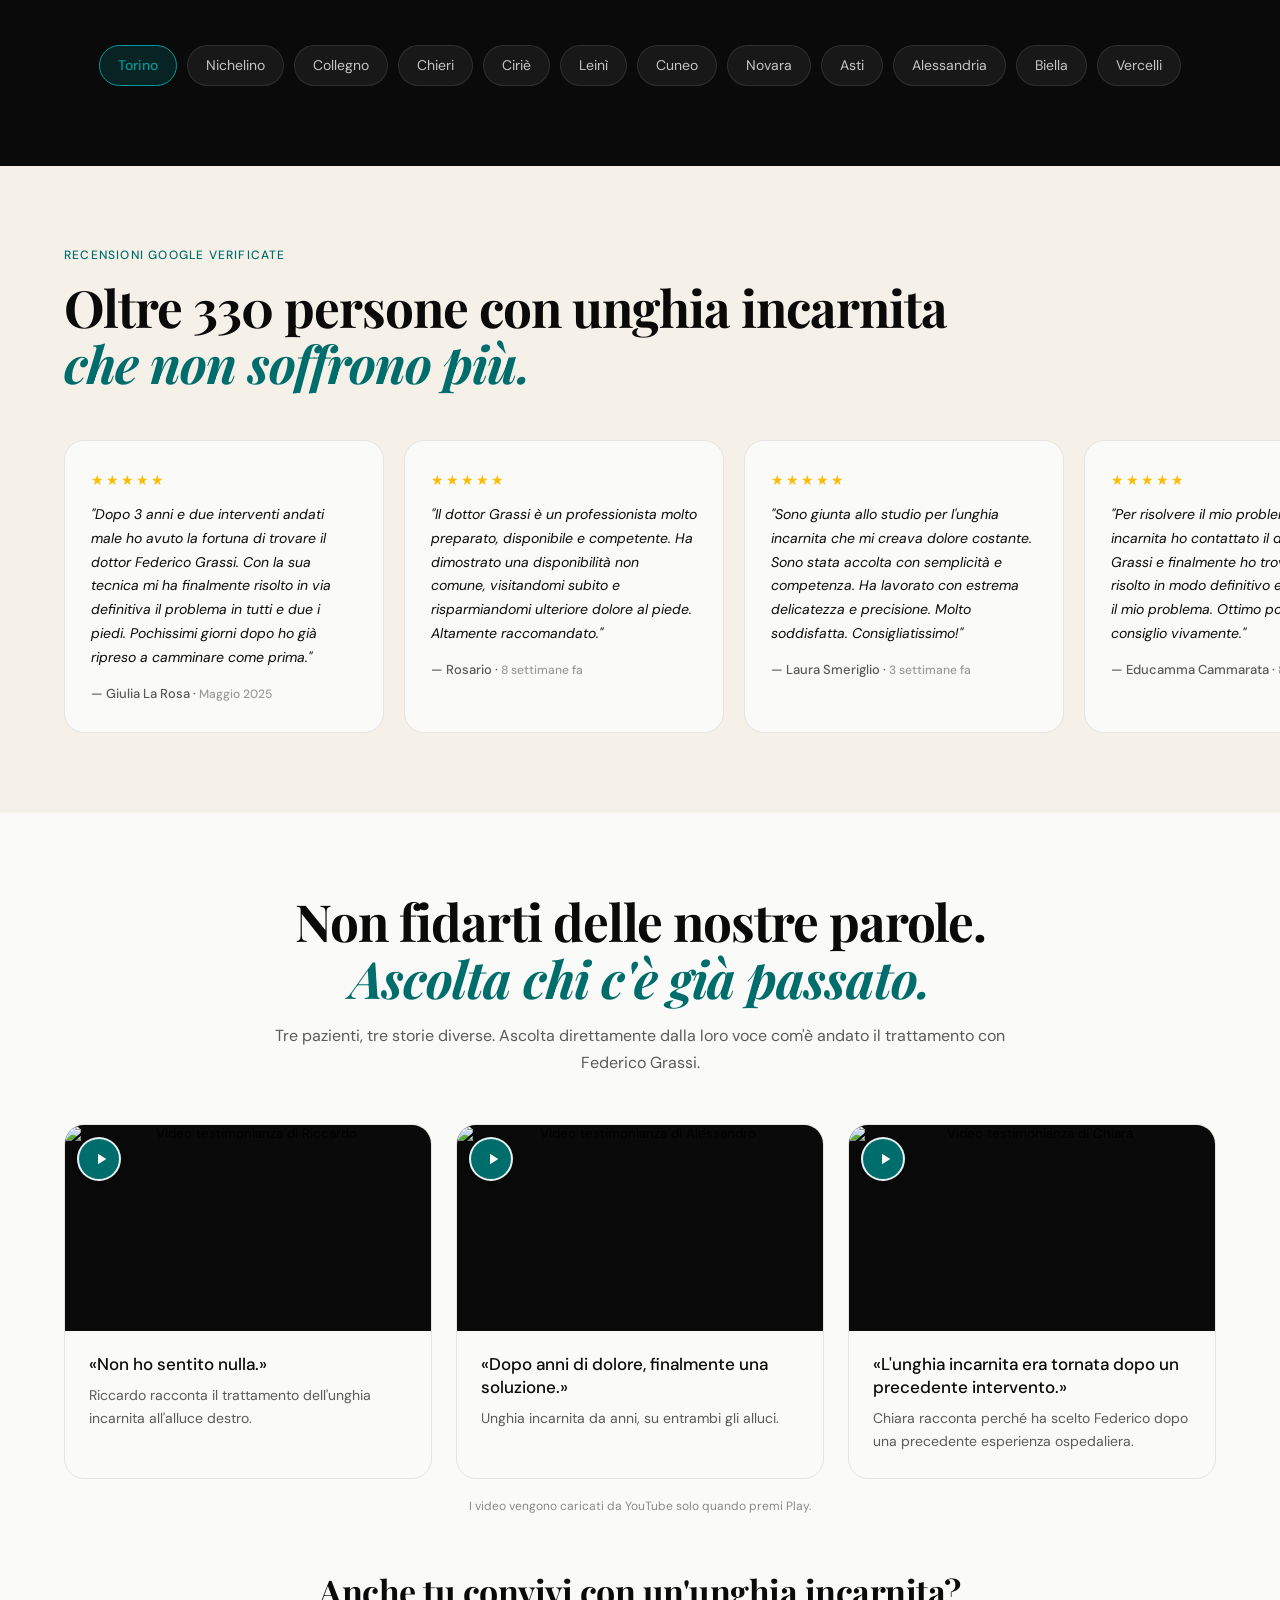
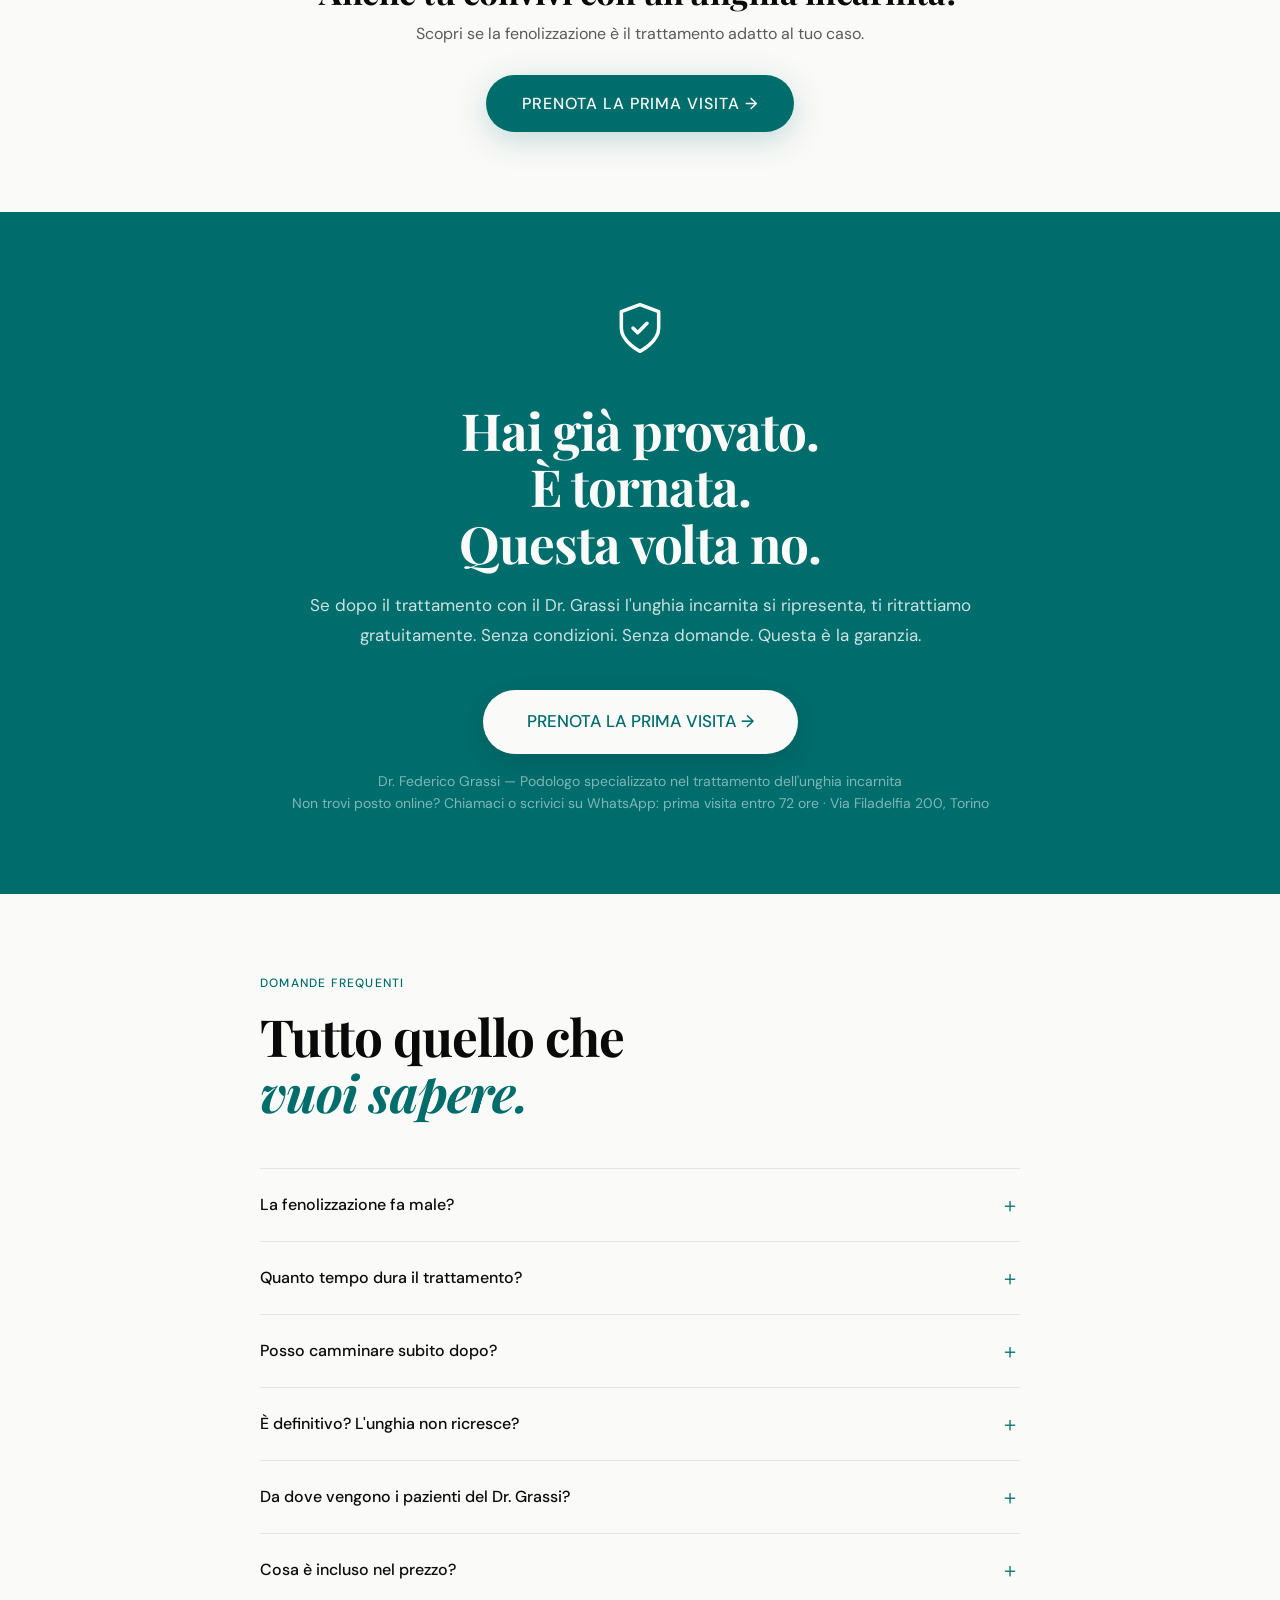
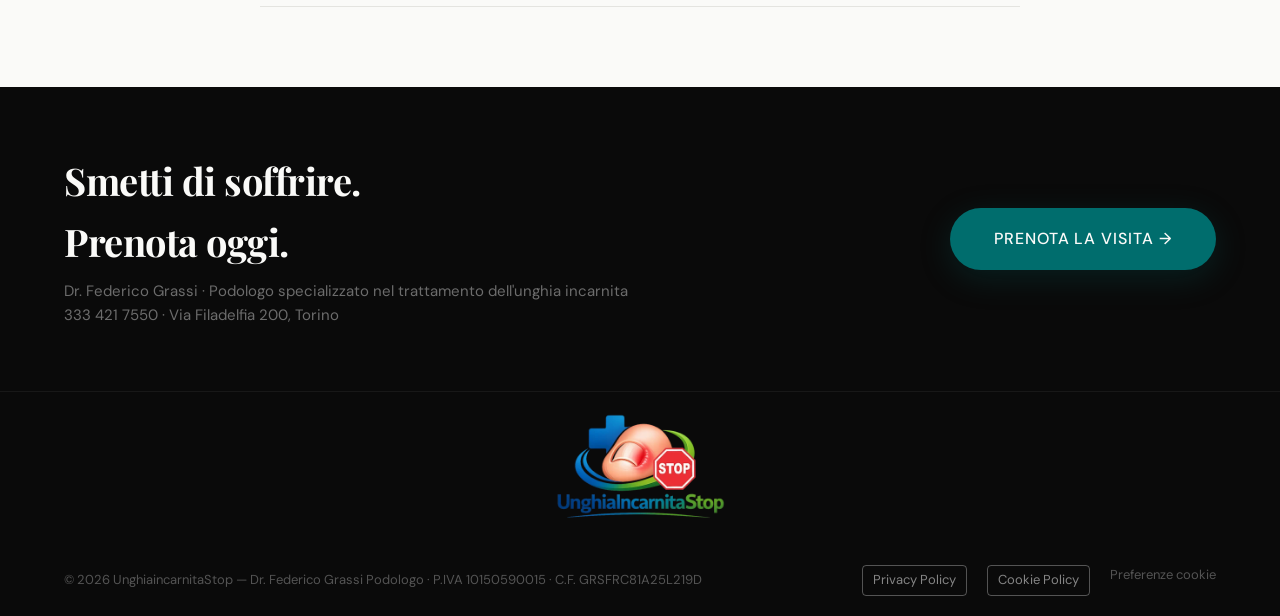
==== commit 34453de4: "Landing: tabella confronto chirurgia tradizionale vs fenolizzazione" ====
--- a/index.html
+++ b/index.html
@@ -957,6 +957,185 @@
   </div>
 </section>
 
+<!-- ═══════════════════════════════════════════════════════════════
+     TABELLA CONFRONTO — Chirurgia tradizionale vs Fenolizzazione
+     Blocco autonomo: incolla tutto (style + section) dove vuoi la tabella.
+     Usa i colori/font della landing se presenti, altrimenti i valori di riserva.
+     Si adatta allo spazio disponibile: 3 colonne (da 520px) / 2 colonne (360–519px) / schede (sotto 360px, es. GoDaddy mobile).
+     Nessun JavaScript, nessuna libreria esterna.
+═══════════════════════════════════════════════════════════════ -->
+<style>
+/* Il blocco si adatta allo SPAZIO che ha (container query), non allo schermo:
+   funziona uguale sulla landing, dentro GoDaddy o in qualsiasi riquadro. */
+.uis-cmp{
+  --c-teal:var(--teal,#006D6D);
+  --c-teal-dark:var(--teal-dark,#004F4F);
+  --c-teal-pale:var(--teal-pale,#E8F5F5);
+  --c-black:var(--black,#0A0A0A);
+  --c-white:var(--white,#FAFAF8);
+  --c-gray:var(--gray,#5A5A5A);
+  --c-line:var(--gray-light,#E4E4E0);
+  container-type:inline-size;
+  background:var(--c-white);
+  font-family:'DM Sans',system-ui,-apple-system,'Segoe UI',sans-serif;
+  color:var(--c-black);
+  width:100%;
+}
+.uis-cmp *{box-sizing:border-box;margin:0;padding:0}
+.uis-cmp-inner{max-width:900px;margin:0 auto;padding:72px 32px}
+.uis-cmp-head{text-align:center;margin-bottom:36px}
+.uis-cmp-h2{
+  font-family:'Playfair Display',Georgia,serif;
+  font-size:clamp(28px,6.5cqi,46px);font-weight:700;line-height:1.12;
+  letter-spacing:-.5px;color:var(--c-black);margin-bottom:12px;
+}
+.uis-cmp-h2 em{font-style:italic;color:var(--c-teal)}
+.uis-cmp-sub{font-size:16px;color:var(--c-gray);line-height:1.6}
+.uis-cmp-legend{display:none}
+
+/* Tabella — LARGO: 3 colonne (voce | tradizionale | fenolizzazione) */
+.uis-cmp-table{border:1px solid var(--c-line);border-radius:20px;overflow:hidden;background:#fff}
+.uis-cmp-row{display:grid;grid-template-columns:clamp(110px,21cqi,190px) 1fr 1fr;border-top:1px solid var(--c-line)}
+.uis-cmp-row:first-child{border-top:0}
+.uis-cmp-label{
+  padding:18px 20px;font-size:12px;font-weight:600;letter-spacing:.08em;
+  text-transform:uppercase;color:var(--c-gray);display:flex;align-items:center;
+}
+.uis-cmp-cell{padding:18px 20px;font-size:15px;line-height:1.45;display:flex;align-items:flex-start;gap:10px}
+.uis-cmp-cell.is-old{color:var(--c-gray)}
+.uis-cmp-cell.is-new{background:var(--c-teal-pale);color:var(--c-black);font-weight:500}
+.uis-cmp-ico{flex-shrink:0;width:22px;height:22px;border-radius:50%;display:inline-flex;align-items:center;justify-content:center;margin-top:-1px}
+.uis-cmp-ico svg{width:12px;height:12px}
+.is-old .uis-cmp-ico,.uis-cmp-legend .is-old .uis-cmp-ico{background:#EFEFEB}
+.is-old .uis-cmp-ico svg{stroke:#9A9A95}
+.is-new .uis-cmp-ico{background:var(--c-teal)}
+.is-new .uis-cmp-ico svg{stroke:#fff}
+
+.uis-cmp-row.is-head .uis-cmp-cell{flex-direction:column;gap:2px;padding-top:22px;padding-bottom:18px}
+.uis-cmp-colname{font-family:'Playfair Display',Georgia,serif;font-size:20px;font-weight:700;line-height:1.2}
+.uis-cmp-colsub{font-size:12px;font-weight:400;color:var(--c-gray)}
+.is-head .is-old .uis-cmp-colname{color:var(--c-gray)}
+.is-head .is-new .uis-cmp-colname{color:var(--c-teal)}
+
+/* CTA */
+.uis-cmp-cta{text-align:center;margin-top:32px}
+.uis-cmp-btn{
+  display:inline-block;background:var(--c-teal);color:var(--c-white);
+  padding:16px 34px;border-radius:100px;text-decoration:none;
+  font-size:16px;font-weight:500;letter-spacing:.06em;text-transform:uppercase;line-height:1.3;
+  box-shadow:0 8px 32px rgba(0,109,109,.22);
+  transition:background .2s,transform .15s;
+}
+.uis-cmp-btn:hover{background:var(--c-teal-dark);transform:translateY(-2px)}
+
+/* LARGO MA COMPATTO (es. blocco HTML su desktop, 520–700px): sempre 3 colonne, più strette */
+@container (max-width: 700px){
+  .uis-cmp-inner{padding:56px 20px}
+  .uis-cmp-label{padding:16px 14px;font-size:11px}
+  .uis-cmp-cell{padding:16px 14px;font-size:14px;gap:8px}
+  .uis-cmp-row.is-head .uis-cmp-cell{padding:18px 14px 14px}
+  .uis-cmp-colname{font-size:17px}
+}
+
+/* MEDIO (telefono a tutta larghezza): voce sopra, due colonne affiancate */
+@container (max-width: 519px){
+  .uis-cmp-inner{padding:52px 16px}
+  .uis-cmp-head{margin-bottom:26px}
+  .uis-cmp-row{grid-template-columns:1fr 1fr}
+  .uis-cmp-label{
+    grid-column:1 / -1;padding:12px 14px 0;font-size:11px;
+    background:linear-gradient(90deg,transparent 50%,var(--c-teal-pale) 50%);
+  }
+  .uis-cmp-row.is-head .uis-cmp-label{display:none}
+  .uis-cmp-cell{padding:8px 12px 14px;font-size:14px;gap:8px}
+  .uis-cmp-row.is-head .uis-cmp-cell{padding:16px 12px 12px}
+  .uis-cmp-colname{font-size:16px}
+  .uis-cmp-ico{width:20px;height:20px}
+  .uis-cmp-ico svg{width:11px;height:11px}
+}
+
+/* STRETTO (es. blocco HTML di GoDaddy): ogni voce diventa una scheda,
+   tradizionale sopra, fenolizzazione evidenziata sotto */
+@container (max-width: 359px){
+  .uis-cmp-inner{padding:40px 0}
+  .uis-cmp-h2{font-size:26px}
+  .uis-cmp-sub{font-size:15px}
+  .uis-cmp-legend{
+    display:flex;flex-wrap:wrap;justify-content:center;gap:6px 14px;
+    font-size:12px;color:var(--c-gray);margin:-10px 0 16px;
+  }
+  .uis-cmp-legend span{display:inline-flex;align-items:center;gap:6px}
+  .uis-cmp-legend .is-new{color:var(--c-teal);font-weight:600}
+  .uis-cmp-table{border-radius:16px}
+  .uis-cmp-row{grid-template-columns:1fr}
+  .uis-cmp-row.is-head{display:none}
+  .uis-cmp-row:nth-child(2){border-top:0}
+  .uis-cmp-label{background:none;padding:14px 14px 4px}
+  .uis-cmp-cell{padding:4px 14px 10px;font-size:14px}
+  .uis-cmp-cell.is-new{margin:0 10px 12px;padding:10px 12px;border-radius:10px}
+  .uis-cmp-btn{display:block;width:100%;padding:15px 16px;font-size:14px;letter-spacing:.04em}
+}
+</style>
+
+<section class="uis-cmp" id="confronto" aria-labelledby="uis-cmp-title">
+  <div class="uis-cmp-inner">
+    <div class="uis-cmp-head">
+      <h2 class="uis-cmp-h2" id="uis-cmp-title">Chirurgia tradizionale<br><em>o fenolizzazione?</em></h2>
+      <p class="uis-cmp-sub">Le differenze concrete, in breve.</p>
+    </div>
+    <p class="uis-cmp-legend" aria-hidden="true"><span class="is-old"><span class="uis-cmp-ico" aria-hidden="true"><svg viewBox="0 0 12 12" fill="none" stroke-width="2" stroke-linecap="round"><path d="M3 3l6 6M9 3l-6 6"/></svg></span>Chirurgia tradizionale</span><span class="is-new"><span class="uis-cmp-ico" aria-hidden="true"><svg viewBox="0 0 12 12" fill="none" stroke-width="2.2" stroke-linecap="round" stroke-linejoin="round"><path d="M2.5 6.5l2.3 2.3L9.5 3.8"/></svg></span>Fenolizzazione</span></p>
+
+    <div class="uis-cmp-table" role="table" aria-label="Confronto tra chirurgia tradizionale e fenolizzazione">
+      <div class="uis-cmp-row is-head" role="row">
+        <div class="uis-cmp-label" role="columnheader"><span class="sr-only" style="position:absolute;width:1px;height:1px;overflow:hidden;clip:rect(0 0 0 0)">Voce</span></div>
+        <div class="uis-cmp-cell is-old" role="columnheader"><span class="uis-cmp-colname">Chirurgia tradizionale</span><span class="uis-cmp-colsub">Asportazione dell'unghia</span></div>
+        <div class="uis-cmp-cell is-new" role="columnheader"><span class="uis-cmp-colname">Fenolizzazione</span><span class="uis-cmp-colsub">con il Dr. Federico Grassi</span></div>
+      </div>
+
+      <div class="uis-cmp-row" role="row">
+        <div class="uis-cmp-label" role="rowheader">Procedura</div>
+        <div class="uis-cmp-cell is-old" role="cell"><span class="uis-cmp-ico" aria-hidden="true"><svg viewBox="0 0 12 12" fill="none" stroke-width="2" stroke-linecap="round"><path d="M3 3l6 6M9 3l-6 6"/></svg></span>Spesso si asporta tutta l'unghia</div>
+        <div class="uis-cmp-cell is-new" role="cell"><span class="uis-cmp-ico" aria-hidden="true"><svg viewBox="0 0 12 12" fill="none" stroke-width="2.2" stroke-linecap="round" stroke-linejoin="round"><path d="M2.5 6.5l2.3 2.3L9.5 3.8"/></svg></span>Si tratta solo la parte che causa il problema</div>
+      </div>
+
+      <div class="uis-cmp-row" role="row">
+        <div class="uis-cmp-label" role="rowheader">Punti</div>
+        <div class="uis-cmp-cell is-old" role="cell"><span class="uis-cmp-ico" aria-hidden="true"><svg viewBox="0 0 12 12" fill="none" stroke-width="2" stroke-linecap="round"><path d="M3 3l6 6M9 3l-6 6"/></svg></span>Punti di sutura da rimuovere</div>
+        <div class="uis-cmp-cell is-new" role="cell"><span class="uis-cmp-ico" aria-hidden="true"><svg viewBox="0 0 12 12" fill="none" stroke-width="2.2" stroke-linecap="round" stroke-linejoin="round"><path d="M2.5 6.5l2.3 2.3L9.5 3.8"/></svg></span>Nessun punto, solo una medicazione</div>
+      </div>
+
+      <div class="uis-cmp-row" role="row">
+        <div class="uis-cmp-label" role="rowheader">Recupero</div>
+        <div class="uis-cmp-cell is-old" role="cell"><span class="uis-cmp-ico" aria-hidden="true"><svg viewBox="0 0 12 12" fill="none" stroke-width="2" stroke-linecap="round"><path d="M3 3l6 6M9 3l-6 6"/></svg></span>Giorni di convalescenza</div>
+        <div class="uis-cmp-cell is-new" role="cell"><span class="uis-cmp-ico" aria-hidden="true"><svg viewBox="0 0 12 12" fill="none" stroke-width="2.2" stroke-linecap="round" stroke-linejoin="round"><path d="M2.5 6.5l2.3 2.3L9.5 3.8"/></svg></span>Cammini subito dopo</div>
+      </div>
+
+      <div class="uis-cmp-row" role="row">
+        <div class="uis-cmp-label" role="rowheader">Recidiva</div>
+        <div class="uis-cmp-cell is-old" role="cell"><span class="uis-cmp-ico" aria-hidden="true"><svg viewBox="0 0 12 12" fill="none" stroke-width="2" stroke-linecap="round"><path d="M3 3l6 6M9 3l-6 6"/></svg></span>L'unghia può tornare a incarnirsi</div>
+        <div class="uis-cmp-cell is-new" role="cell"><span class="uis-cmp-ico" aria-hidden="true"><svg viewBox="0 0 12 12" fill="none" stroke-width="2.2" stroke-linecap="round" stroke-linejoin="round"><path d="M2.5 6.5l2.3 2.3L9.5 3.8"/></svg></span>Recidiva solo nel 3% dei casi</div>
+      </div>
+
+      <div class="uis-cmp-row" role="row">
+        <div class="uis-cmp-label" role="rowheader">Medicazioni</div>
+        <div class="uis-cmp-cell is-old" role="cell"><span class="uis-cmp-ico" aria-hidden="true"><svg viewBox="0 0 12 12" fill="none" stroke-width="2" stroke-linecap="round"><path d="M3 3l6 6M9 3l-6 6"/></svg></span>Medicazioni e controlli da organizzare</div>
+        <div class="uis-cmp-cell is-new" role="cell"><span class="uis-cmp-ico" aria-hidden="true"><svg viewBox="0 0 12 12" fill="none" stroke-width="2.2" stroke-linecap="round" stroke-linejoin="round"><path d="M2.5 6.5l2.3 2.3L9.5 3.8"/></svg></span>3 medicazioni di controllo incluse</div>
+      </div>
+
+      <div class="uis-cmp-row" role="row">
+        <div class="uis-cmp-label" role="rowheader">Garanzia</div>
+        <div class="uis-cmp-cell is-old" role="cell"><span class="uis-cmp-ico" aria-hidden="true"><svg viewBox="0 0 12 12" fill="none" stroke-width="2" stroke-linecap="round"><path d="M3 3l6 6M9 3l-6 6"/></svg></span>Se torna, si ricomincia</div>
+        <div class="uis-cmp-cell is-new" role="cell"><span class="uis-cmp-ico" aria-hidden="true"><svg viewBox="0 0 12 12" fill="none" stroke-width="2.2" stroke-linecap="round" stroke-linejoin="round"><path d="M2.5 6.5l2.3 2.3L9.5 3.8"/></svg></span>Se torna, ti ritrattiamo gratis</div>
+      </div>
+    </div>
+
+    <div class="uis-cmp-cta">
+      <a href="https://calendly.com/federico-grassi-unghiaincarnitastop/30min" class="uis-cmp-btn btn-primary" target="_blank" rel="noopener">PRENOTA LA PRIMA VISITA →</a>
+    </div>
+  </div>
+</section>
+<!-- /TABELLA CONFRONTO -->
+
 <!-- COPERTURA PIEMONTE -->
 <section class="section city-bg" aria-labelledby="city-title">
   <div class="city-inner fade-up">
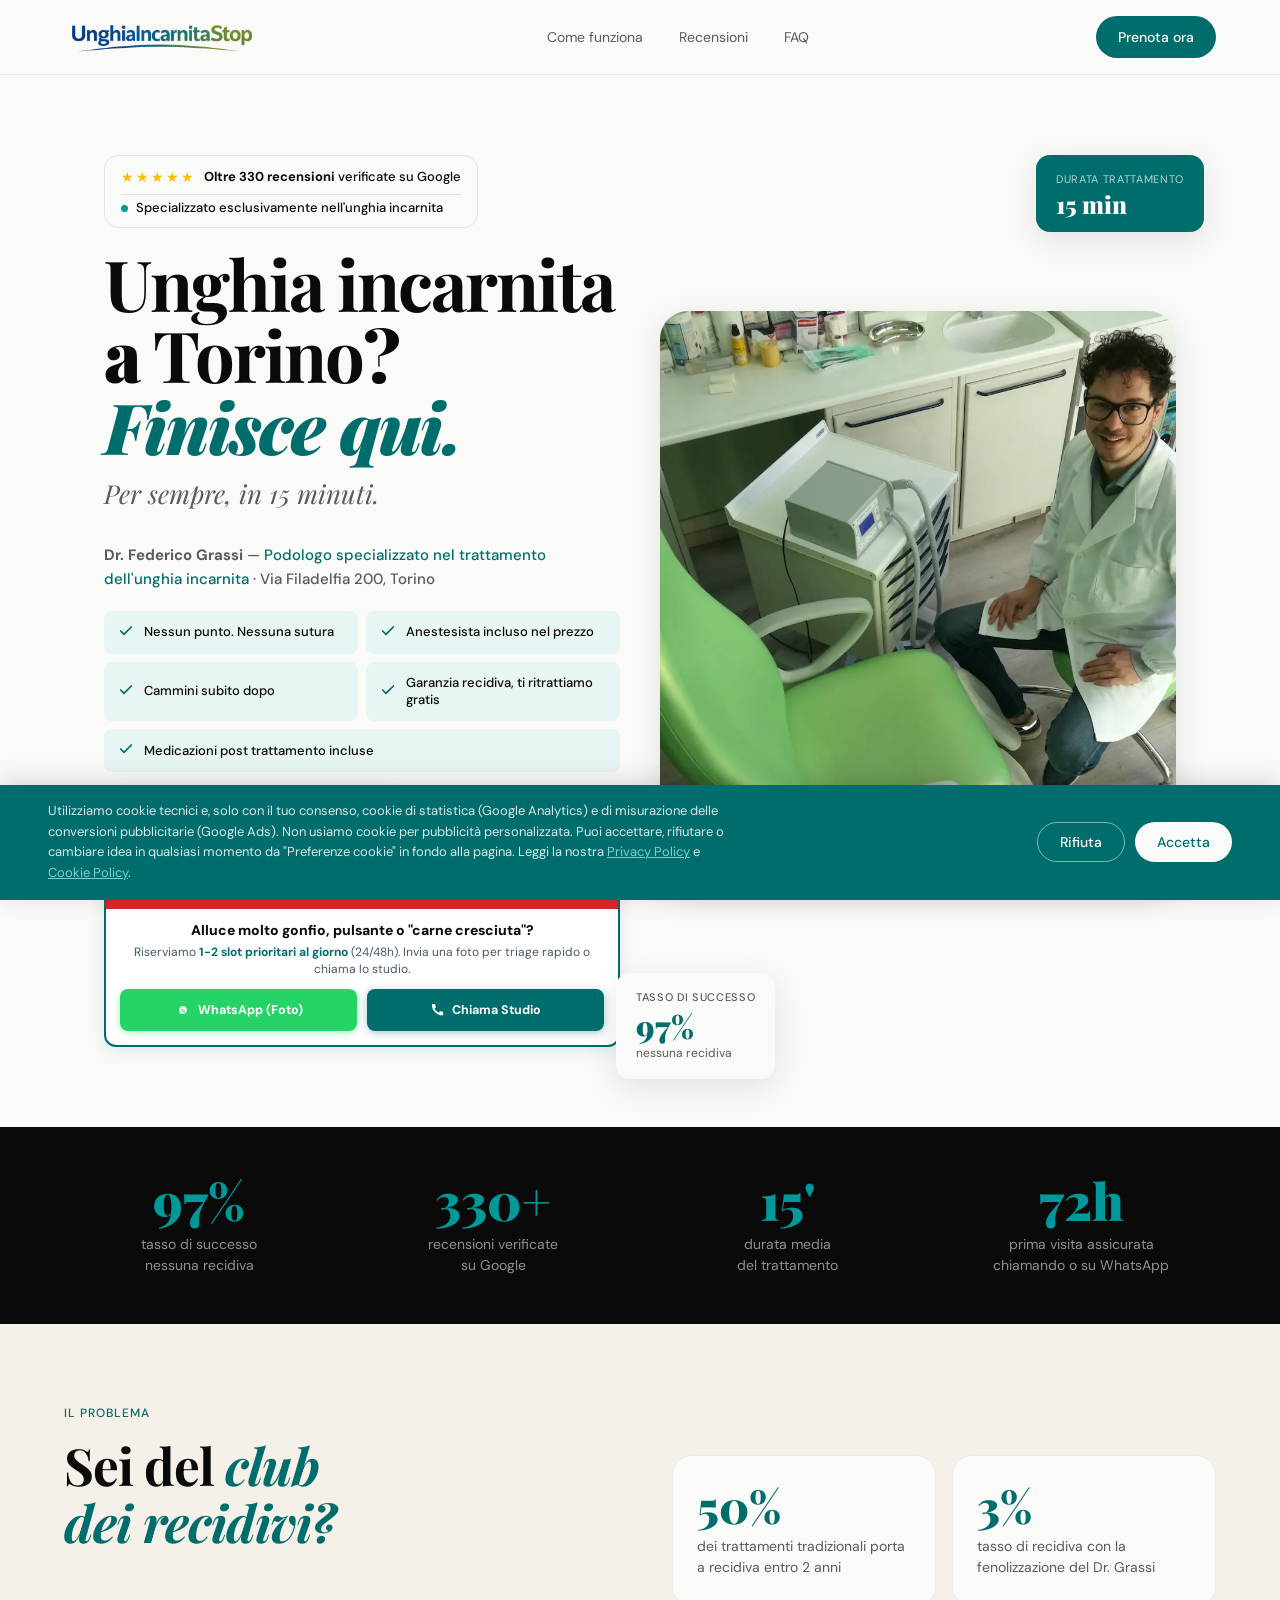
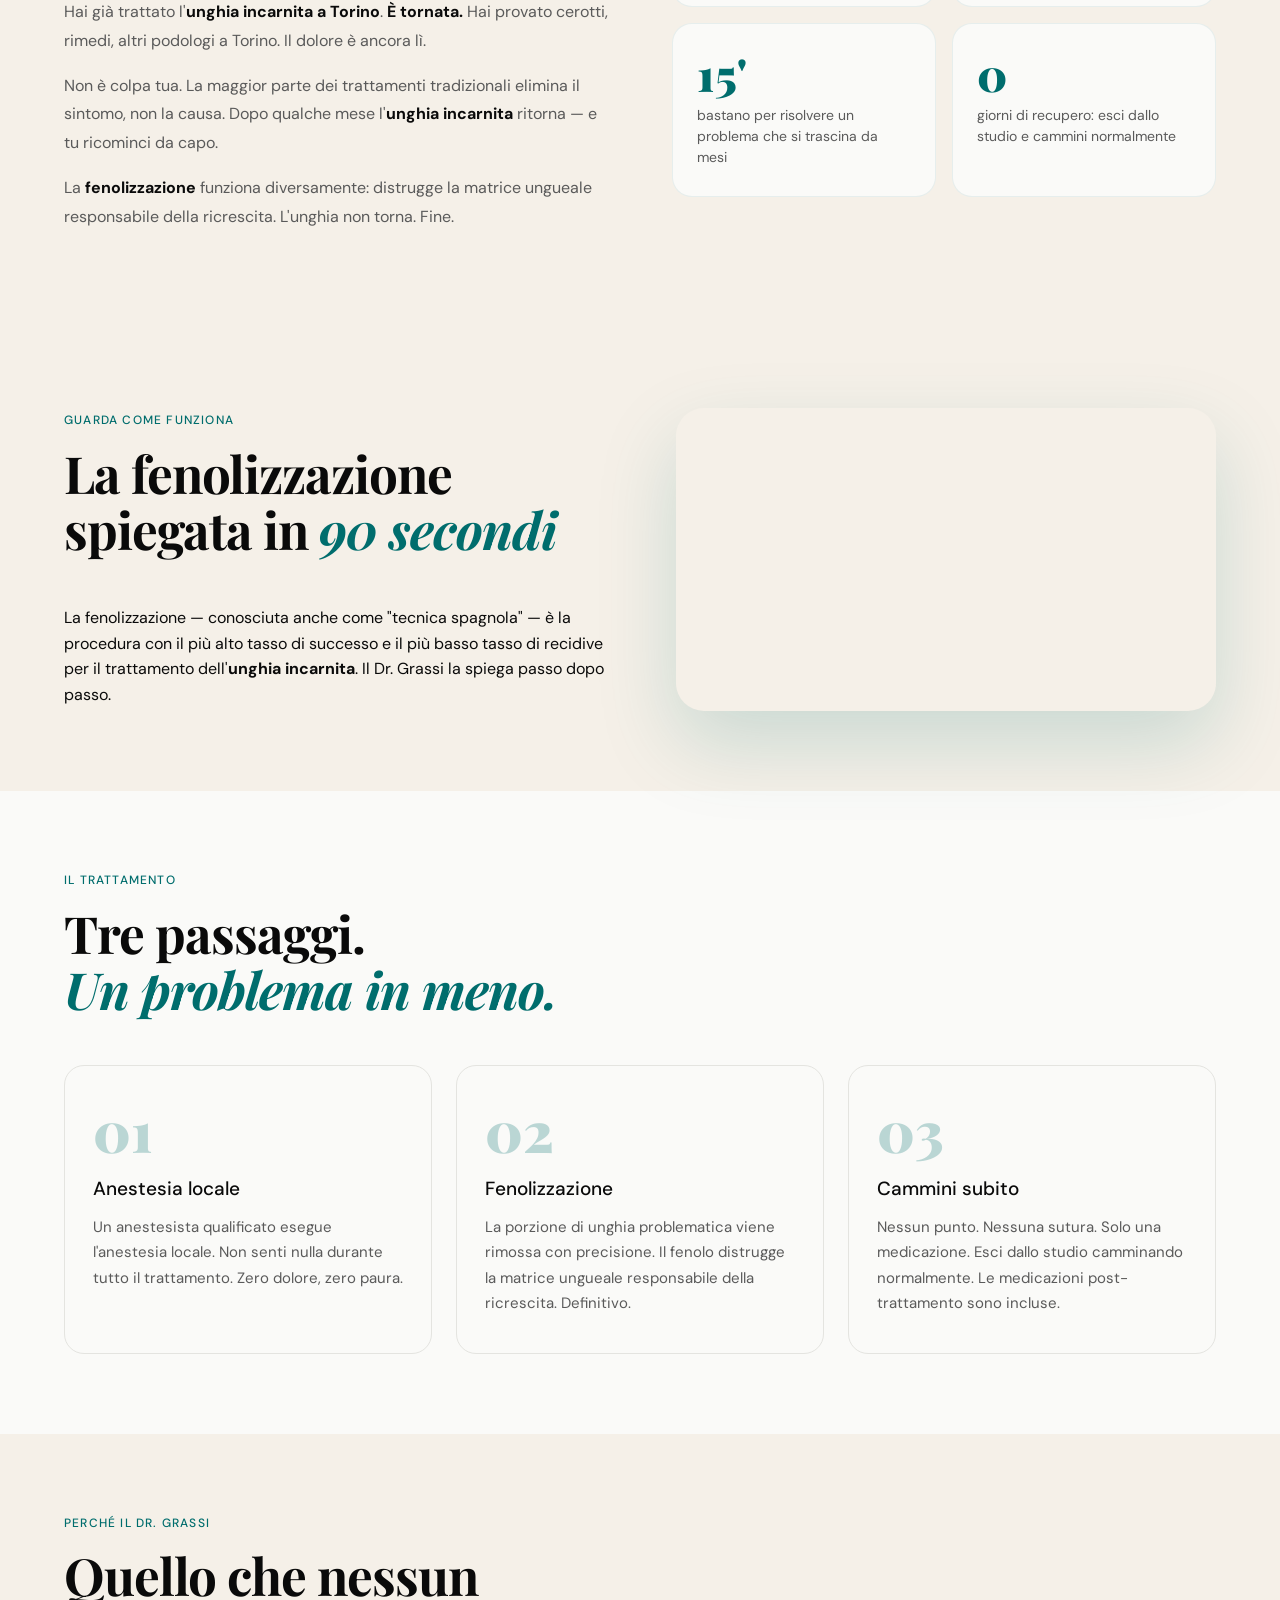
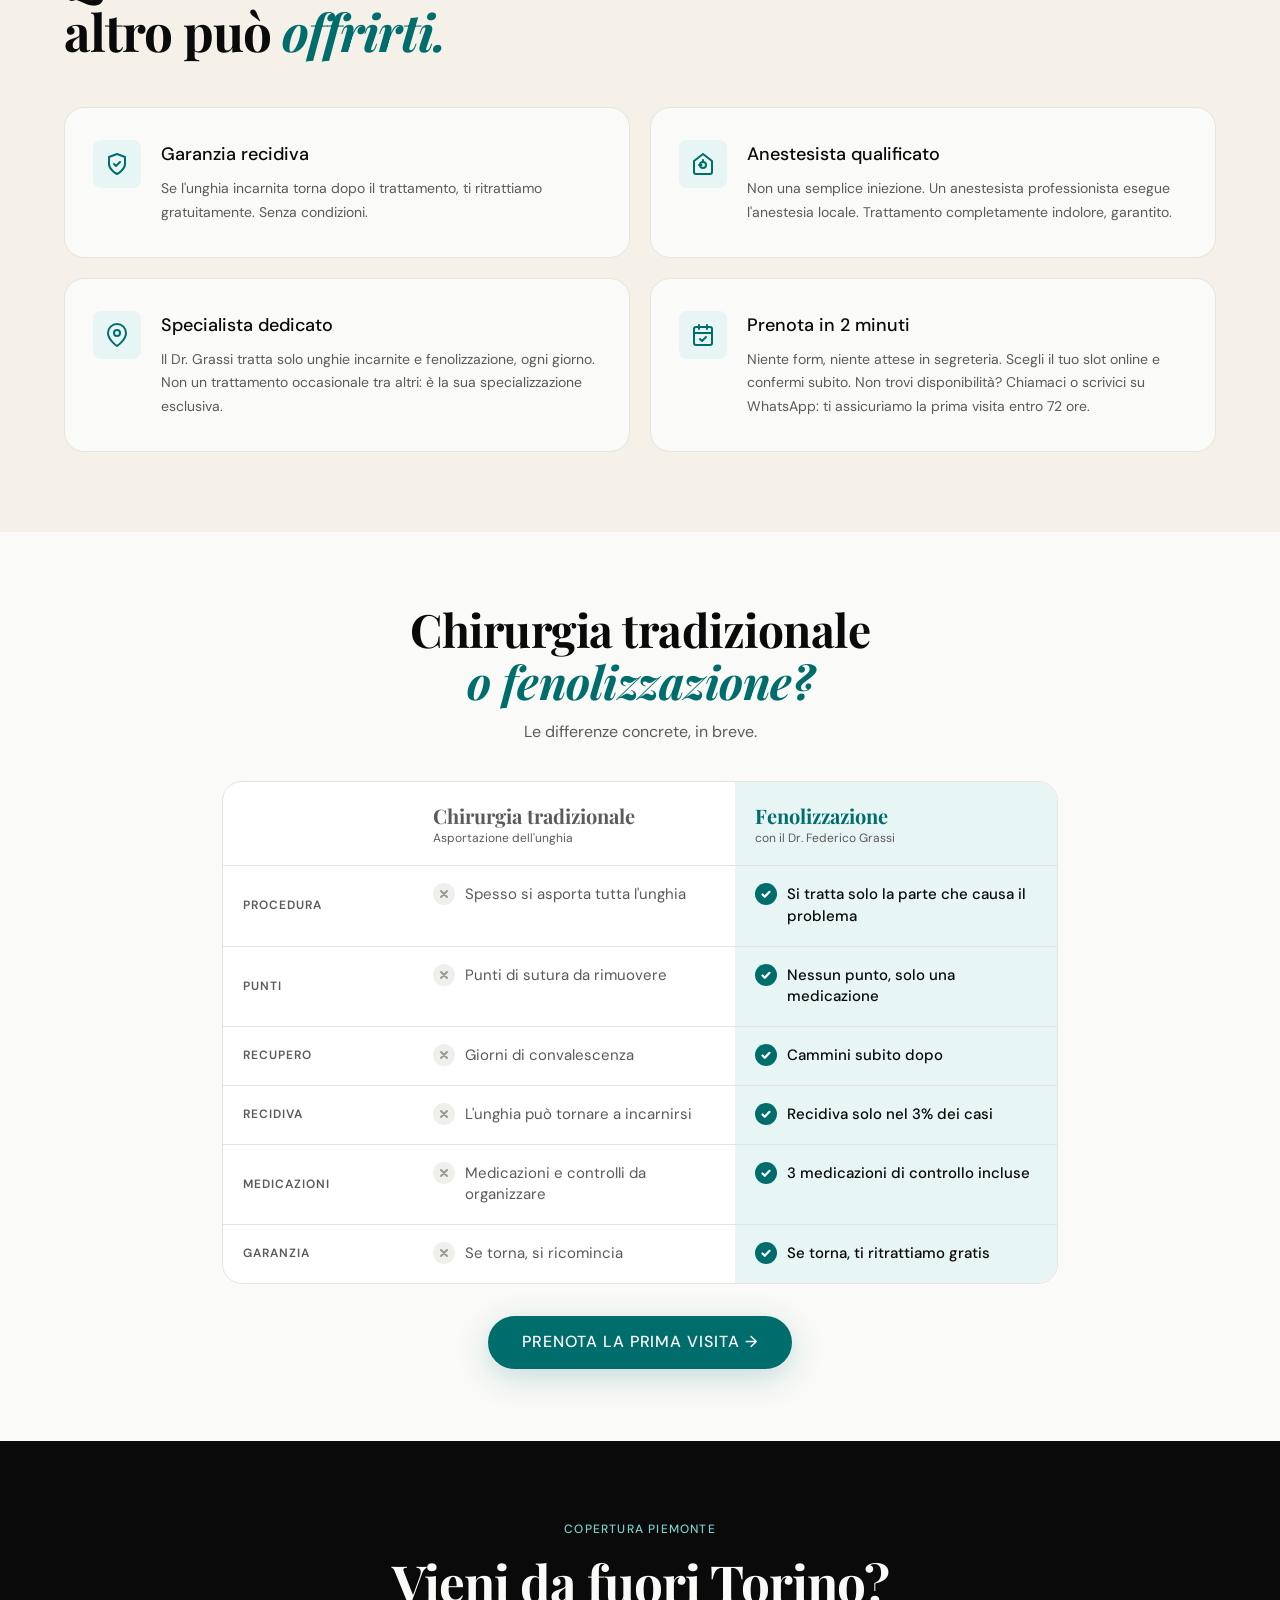
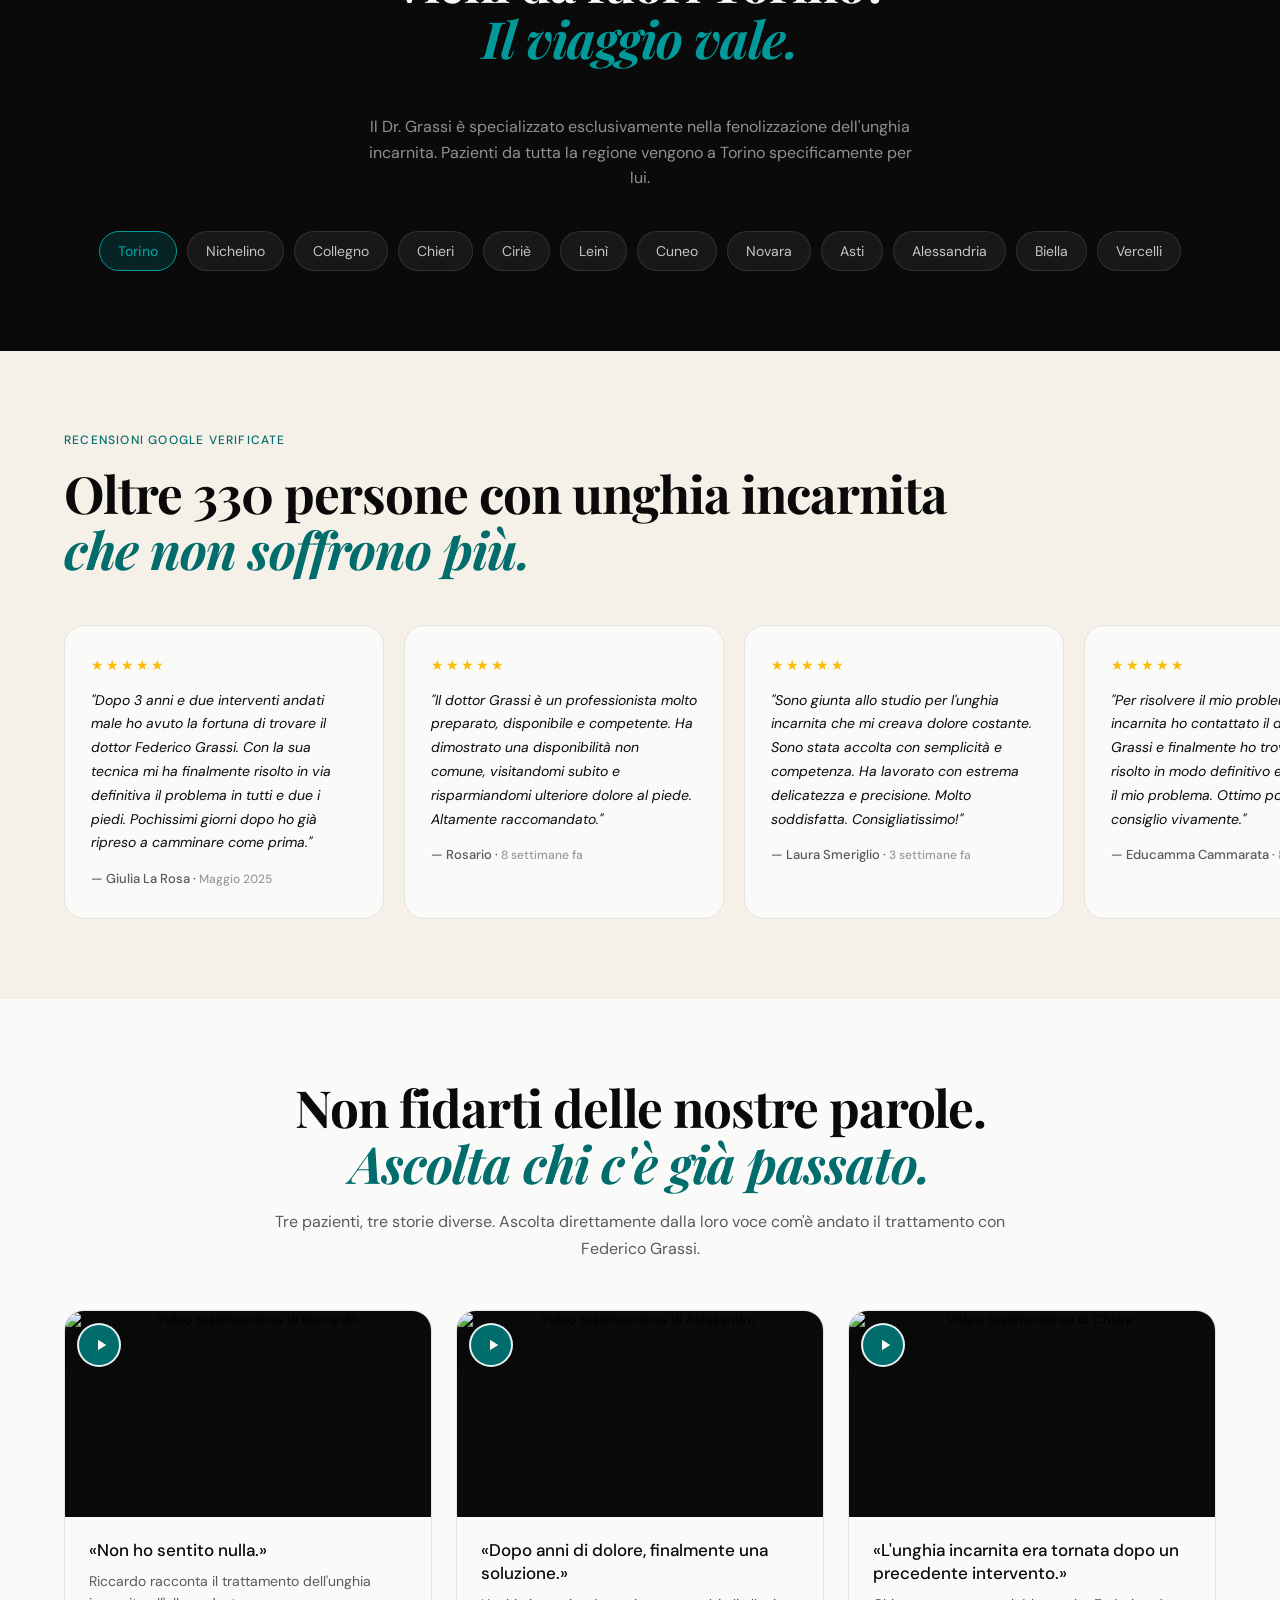
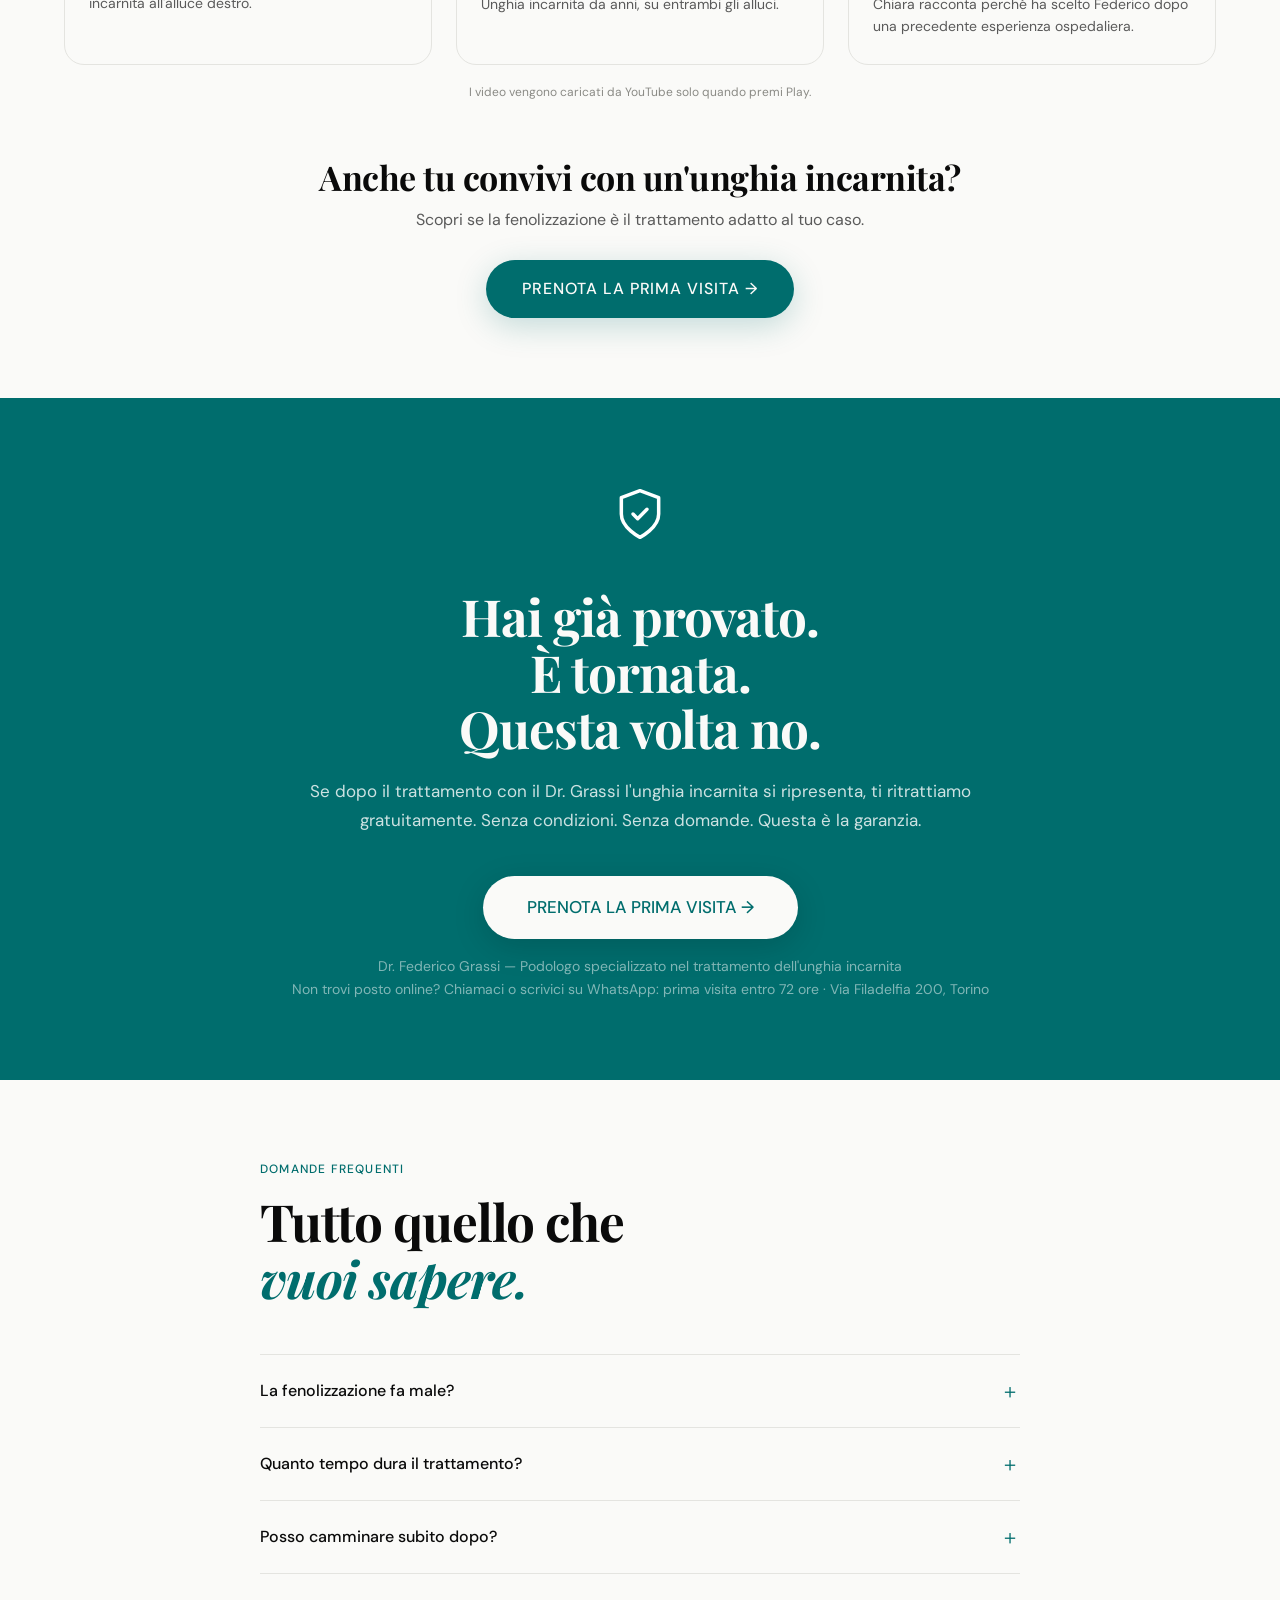
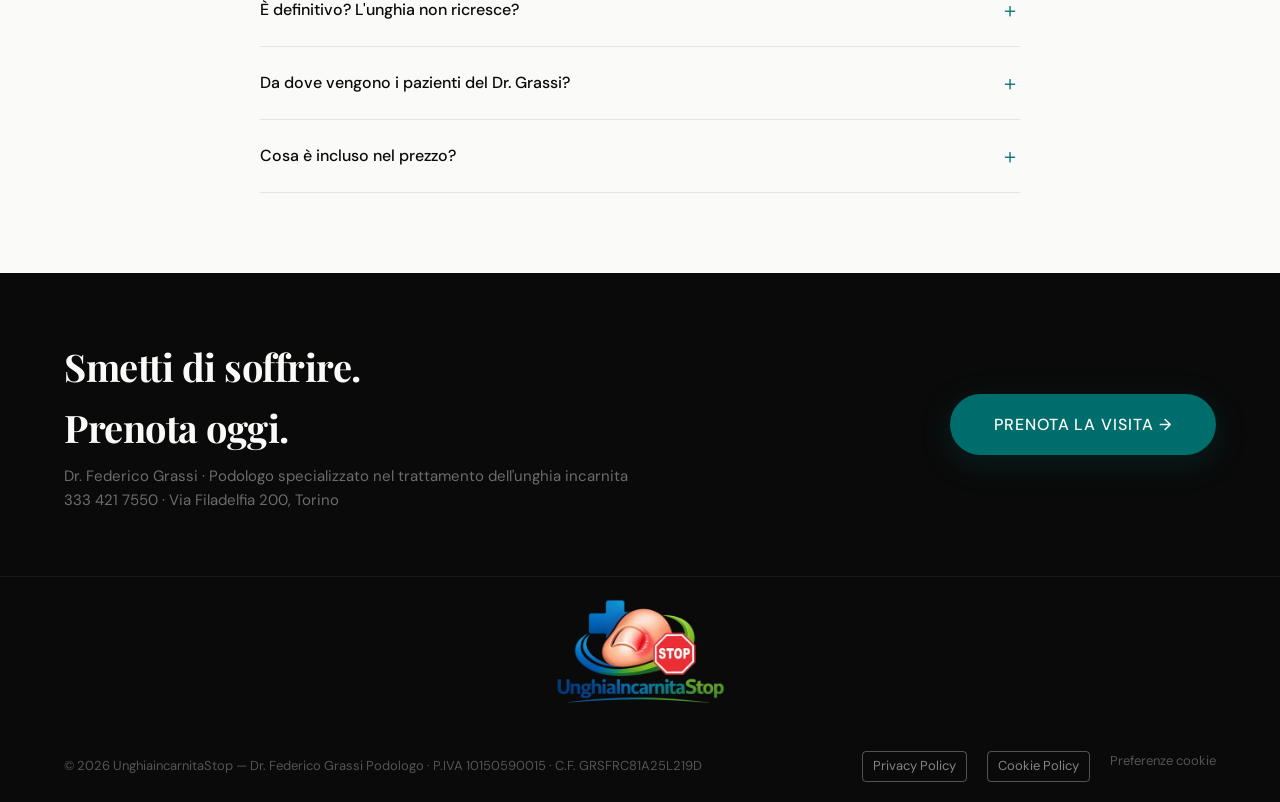
==== commit 0a1b66b6: "feat(cro): add native Fast-Track Urgenze card in Hero with WhatsApp and Phone CTA" ====
--- a/index.html
+++ b/index.html
@@ -709,6 +709,112 @@
   border-color:rgba(255,255,255,.6) !important;
   color:rgba(255,255,255,.8) !important;
 }
+
+/* ── BOX FAST-TRACK URGENZE ── */
+.ft-card {
+  box-sizing: border-box;
+  width: 100%;
+  max-width: 520px;
+  margin: 18px 0 0 0;
+  background: #FFFFFF;
+  border: 2px solid #006D6D;
+  border-radius: 12px;
+  box-shadow: 0 4px 16px rgba(0, 109, 109, 0.12);
+  text-align: center;
+  overflow: hidden;
+}
+.ft-card .ft-top-bar {
+  background: #DC2626;
+  color: #FFFFFF;
+  padding: 7px 12px;
+  font-size: 11.5px;
+  font-weight: 800;
+  letter-spacing: 0.5px;
+  text-transform: uppercase;
+  display: flex;
+  align-items: center;
+  justify-content: center;
+  gap: 6px;
+  line-height: 1.2;
+}
+.ft-card .ft-body {
+  padding: 12px 14px 14px 14px;
+}
+.ft-card .ft-title {
+  font-size: 14px;
+  font-weight: 800;
+  color: #0A0A0A;
+  line-height: 1.3;
+  margin-bottom: 5px;
+}
+.ft-card .ft-desc {
+  font-size: 12px;
+  color: #4A5568;
+  line-height: 1.4;
+  margin-bottom: 11px;
+}
+.ft-card .ft-desc strong {
+  color: #006D6D;
+  font-weight: 700;
+}
+.ft-card .ft-grid-btn {
+  display: grid;
+  grid-template-columns: 1fr 1fr;
+  gap: 10px;
+  width: 100%;
+}
+.ft-card .ft-btn {
+  display: flex;
+  align-items: center;
+  justify-content: center;
+  gap: 7px;
+  padding: 10px 8px;
+  border-radius: 8px;
+  text-decoration: none;
+  font-size: 12.5px;
+  font-weight: 700;
+  min-height: 42px;
+  line-height: 1.15;
+  text-align: center;
+  border: none;
+  color: #FFFFFF !important;
+  transition: transform 0.1s ease, filter 0.15s ease;
+}
+.ft-card .ft-btn:active {
+  transform: scale(0.98);
+}
+.ft-card .ft-btn:hover {
+  filter: brightness(1.06);
+}
+.ft-card .ft-btn-wa {
+  background: #25D366;
+  box-shadow: 0 2px 8px rgba(37, 211, 102, 0.35);
+}
+.ft-card .ft-btn-tel {
+  background: #006D6D;
+  box-shadow: 0 2px 8px rgba(0, 109, 109, 0.35);
+}
+@media(max-width: 480px) {
+  .ft-card {
+    margin: 16px auto 0 auto;
+  }
+  .ft-card .ft-top-bar {
+    font-size: 10.5px;
+    padding: 6px 8px;
+  }
+  .ft-card .ft-title {
+    font-size: 13px;
+  }
+  .ft-card .ft-desc {
+    font-size: 11.5px;
+  }
+  .ft-card .ft-btn {
+    font-size: 11.5px;
+    padding: 9px 4px;
+    min-height: 40px;
+    gap: 5px;
+  }
+}
 </style>
 </head>
 <body>
@@ -779,7 +885,38 @@
     <div class="cta-group">
       <a href="https://calendly.com/federico-grassi-unghiaincarnitastop/30min" class="btn-primary" target="_blank" rel="noopener">
         PRENOTA LA PRIMA VISITA →
-      </a></div>
+      </a>
+    </div>
+
+    <!-- BOX FAST-TRACK URGENZE -->
+    <div id="ft-urg-box" class="ft-card">
+      <div class="ft-top-bar">
+        <span>⚡ CORSIA URGENZE • PRIMO POSTO LONTANO?</span>
+      </div>
+      <div class="ft-body">
+        <div class="ft-title">
+          Alluce molto gonfio, pulsante o "carne cresciuta"?
+        </div>
+        <div class="ft-desc">
+          Riserviamo <strong>1-2 slot prioritari al giorno</strong> (24/48h). Invia una foto per triage rapido o chiama lo studio.
+        </div>
+        <div class="ft-grid-btn">
+          <a href="https://wa.me/393334217550?text=Salve%20Dott.%20Grassi%2C%20ho%20un%27urgenza%20per%20unghia%20incarnita%20a%20Torino%20(forte%20dolore%2Finfezione)%20e%20vorrei%20sapere%20se%20c%27%C3%A8%20un%20posto%20prioritario." 
+             class="ft-btn ft-btn-wa" target="_blank" rel="noopener">
+            <svg width="16" height="16" viewBox="0 0 24 24" fill="#FFFFFF" style="flex-shrink:0;" aria-hidden="true">
+              <path d="M12.031 6.172c-3.181 0-5.767 2.586-5.768 5.766-.001 1.298.38 2.27 1.019 3.287l-.582 2.128 2.182-.573c.978.58 1.911.928 3.145.929 3.178 0 5.767-2.587 5.768-5.766 0-3.18-2.587-5.771-5.764-5.771zm3.392 8.244c-.144.405-.837.774-1.17.824-.312.045-.634.058-1.748-.403-1.428-.593-2.348-2.047-2.42-2.143-.071-.096-.583-.775-.583-1.479 0-.703.37-1.049.501-1.192.132-.143.288-.179.385-.179.096 0 .192.001.276.006.09.004.21.036.311.28.108.261.371.905.405.972.033.067.054.146.012.233-.042.088-.063.143-.126.216-.062.073-.133.163-.19.219-.063.062-.129.13-.056.255.074.126.327.54.702.874.484.431.892.564 1.018.627.126.063.2.054.275-.033.076-.088.324-.378.411-.508.087-.13.173-.109.289-.066.115.044.733.346.859.409.126.063.21.095.241.147.031.053.031.309-.113.714z"/>
+            </svg>
+            <span>WhatsApp (Foto)</span>
+          </a>
+          <a href="tel:+393334217550" class="ft-btn ft-btn-tel">
+            <svg width="15" height="15" viewBox="0 0 24 24" fill="#FFFFFF" style="flex-shrink:0;" aria-hidden="true">
+              <path d="M20.01 15.38c-1.23 0-2.42-.2-3.53-.56a.977.977 0 0 0-1.01.24l-1.57 1.97c-2.83-1.44-5.15-3.75-6.59-6.59l1.97-1.57c.28-.28.37-.68.25-1.02A11.36 11.36 0 0 1 8.5 4.31c0-.55-.45-1-1-1H4.13c-.55 0-1 .45-1 1 0 9.39 7.61 17 17 17 .55 0 1-.45 1-1v-3.37c0-.56-.45-1.06-1.12-1.06z"/>
+            </svg>
+            <span>Chiama Studio</span>
+          </a>
+        </div>
+      </div>
+    </div>
   </div>
 
   <div class="hero-right" aria-hidden="true">
@@ -1520,11 +1657,13 @@
       ad_user_data: 'granted',
       analytics_storage: 'granted'
     });
-    // Ora che c'è il consenso, salva il gclid arrivato con l'annuncio
-    if (window.__uisPendingGclid) {
+    // Ora che c'è il consenso, salva i parametri di advertising (gclid, wbraid, gbraid)
+    var pending = window.__uisPendingTracking || (window.__uisPendingGclid ? { gclid: window.__uisPendingGclid } : null);
+    if (pending) {
       try {
-        sessionStorage.setItem('gclid', window.__uisPendingGclid);
-        sessionStorage.setItem('gclid_ts', Date.now());
+        if (pending.gclid) { sessionStorage.setItem('gclid', pending.gclid); sessionStorage.setItem('gclid_ts', Date.now()); }
+        if (pending.wbraid) { sessionStorage.setItem('wbraid', pending.wbraid); sessionStorage.setItem('wbraid_ts', Date.now()); }
+        if (pending.gbraid) { sessionStorage.setItem('gbraid', pending.gbraid); sessionStorage.setItem('gbraid_ts', Date.now()); }
       } catch (e) {}
     }
     window.dataLayer.push({ event: 'cookie_consent_accepted' });
@@ -1539,7 +1678,11 @@
       ad_personalization: 'denied',
       analytics_storage: 'denied'
     });
-    try { sessionStorage.removeItem('gclid'); sessionStorage.removeItem('gclid_ts'); } catch (e) {}
+    try {
+      sessionStorage.removeItem('gclid'); sessionStorage.removeItem('gclid_ts');
+      sessionStorage.removeItem('wbraid'); sessionStorage.removeItem('wbraid_ts');
+      sessionStorage.removeItem('gbraid'); sessionStorage.removeItem('gbraid_ts');
+    } catch (e) {}
     window.dataLayer.push({ event: 'cookie_consent_rejected' });
   });
 })();
@@ -1547,38 +1690,101 @@
 </script>
 
 <script>
-// ── GCLID CAPTURE (solo con consenso) ──
+// ── GOOGLE ADS TRACKING CAPTURE & CALENDLY ENRICHMENT (GARANTITO 100%) ──
 function uisHasConsent() {
   try { return localStorage.getItem('uis_cookie_consent') === 'accepted'; } catch (e) { return false; }
 }
-// 1. Legge il gclid dall'URL; lo salva solo se c'è il consenso (altrimenti al click su "Accetta")
+
+// 1. Legge gclid, wbraid, gbraid e parametri UTM dall'URL e li conserva in sessione tecnica
 (function() {
-  var params = new URLSearchParams(window.location.search);
-  var gclid = params.get('gclid');
-  if (!gclid) return;
-  window.__uisPendingGclid = gclid;
-  if (uisHasConsent()) {
-    try {
-      sessionStorage.setItem('gclid', gclid);
-      sessionStorage.setItem('gclid_ts', Date.now());
-    } catch (e) {}
-  }
+  try {
+    var params = new URLSearchParams(window.location.search);
+    var gclid = params.get('gclid');
+    var wbraid = params.get('wbraid');
+    var gbraid = params.get('gbraid');
+    var utmSource = params.get('utm_source');
+    var utmMedium = params.get('utm_medium');
+    var utmCampaign = params.get('utm_campaign');
+    var utmContent = params.get('utm_content');
+
+    if (gclid) { sessionStorage.setItem('gclid', gclid); sessionStorage.setItem('gclid_ts', Date.now()); }
+    if (wbraid) { sessionStorage.setItem('wbraid', wbraid); sessionStorage.setItem('wbraid_ts', Date.now()); }
+    if (gbraid) { sessionStorage.setItem('gbraid', gbraid); sessionStorage.setItem('gbraid_ts', Date.now()); }
+    if (utmSource) sessionStorage.setItem('utm_source', utmSource);
+    if (utmMedium) sessionStorage.setItem('utm_medium', utmMedium);
+    if (utmCampaign) sessionStorage.setItem('utm_campaign', utmCampaign);
+    if (utmContent) sessionStorage.setItem('utm_content', utmContent);
+
+    window.__uisPendingTracking = {
+      gclid: gclid || sessionStorage.getItem('gclid') || '',
+      wbraid: wbraid || sessionStorage.getItem('wbraid') || '',
+      gbraid: gbraid || sessionStorage.getItem('gbraid') || ''
+    };
+    if (window.__uisPendingTracking.gclid) {
+      window.__uisPendingGclid = window.__uisPendingTracking.gclid;
+    }
+  } catch (e) {}
 })();
 
-// 2. Su ogni click Calendly: appende gclid come utm_content all'URL (solo con consenso)
-document.querySelectorAll('a[href*="calendly.com"]').forEach(function(el) {
-  el.addEventListener('click', function(e) {
-    if (!uisHasConsent()) return;
-    var gclid = null;
-    try { gclid = sessionStorage.getItem('gclid'); } catch (err) {}
-    if (!gclid) return;
-    var url = new URL(this.href);
-    url.searchParams.set('utm_source', 'google');
-    url.searchParams.set('utm_medium', 'cpc');
-    url.searchParams.set('utm_content', 'gclid_' + gclid);
-    this.href = url.toString();
-  });
-});
+// 2. Arricchisce SEMPRE tutti i link di Calendly con i parametri Ads e UTM (a caricamento e al click)
+function uisEnrichCalendlyLinks() {
+  try {
+    var params = new URLSearchParams(window.location.search);
+    var gclid = params.get('gclid') || sessionStorage.getItem('gclid') || window.__uisPendingGclid || '';
+    var wbraid = params.get('wbraid') || sessionStorage.getItem('wbraid') || '';
+    var gbraid = params.get('gbraid') || sessionStorage.getItem('gbraid') || '';
+    var utmSource = params.get('utm_source') || sessionStorage.getItem('utm_source') || (gclid || wbraid || gbraid ? 'google' : '');
+    var utmMedium = params.get('utm_medium') || sessionStorage.getItem('utm_medium') || (gclid || wbraid || gbraid ? 'cpc' : '');
+    var utmCampaign = params.get('utm_campaign') || sessionStorage.getItem('utm_campaign') || (gclid || wbraid || gbraid ? 'UI_Torino_Search_UnghiaFenolizzazione_v2' : '');
+    var existingUtmContent = params.get('utm_content') || sessionStorage.getItem('utm_content') || '';
+
+    // Se la visita non ha alcuna origine Ads o UTM, non modificare i link
+    if (!gclid && !wbraid && !gbraid && !utmSource) return;
+
+    document.querySelectorAll('a[href*="calendly.com"]').forEach(function(el) {
+      try {
+        var url = new URL(el.href);
+        if (utmSource) url.searchParams.set('utm_source', utmSource);
+        if (utmMedium) url.searchParams.set('utm_medium', utmMedium);
+        if (utmCampaign) url.searchParams.set('utm_campaign', utmCampaign);
+
+        var utmParts = [];
+        if (existingUtmContent && existingUtmContent.indexOf('gclid_') === -1) {
+          utmParts.push(existingUtmContent);
+        }
+        if (gclid) {
+          url.searchParams.set('gclid', gclid);
+          utmParts.push('gclid_' + gclid);
+        }
+        if (wbraid) {
+          url.searchParams.set('wbraid', wbraid);
+          utmParts.push('wbraid_' + wbraid);
+        }
+        if (gbraid) {
+          url.searchParams.set('gbraid', gbraid);
+          utmParts.push('gbraid_' + gbraid);
+        }
+        if (utmParts.length > 0) {
+          url.searchParams.set('utm_content', utmParts.join('__'));
+        }
+        el.href = url.toString();
+      } catch (err) {}
+    });
+  } catch (e) {}
+}
+
+// Esegui subito e sui click/touch per massima robustezza
+uisEnrichCalendlyLinks();
+document.addEventListener('DOMContentLoaded', uisEnrichCalendlyLinks);
+window.addEventListener('load', uisEnrichCalendlyLinks);
+document.addEventListener('click', function(e) {
+  var a = e.target.closest && e.target.closest('a[href*="calendly.com"]');
+  if (a) uisEnrichCalendlyLinks();
+}, true);
+document.addEventListener('touchstart', function(e) {
+  var a = e.target.closest && e.target.closest('a[href*="calendly.com"]');
+  if (a) uisEnrichCalendlyLinks();
+}, { passive: true, capture: true });
 </script>
 <script>
 // ── VIDEO TESTIMONIANZE: il player YouTube si carica solo al click su Play ──
